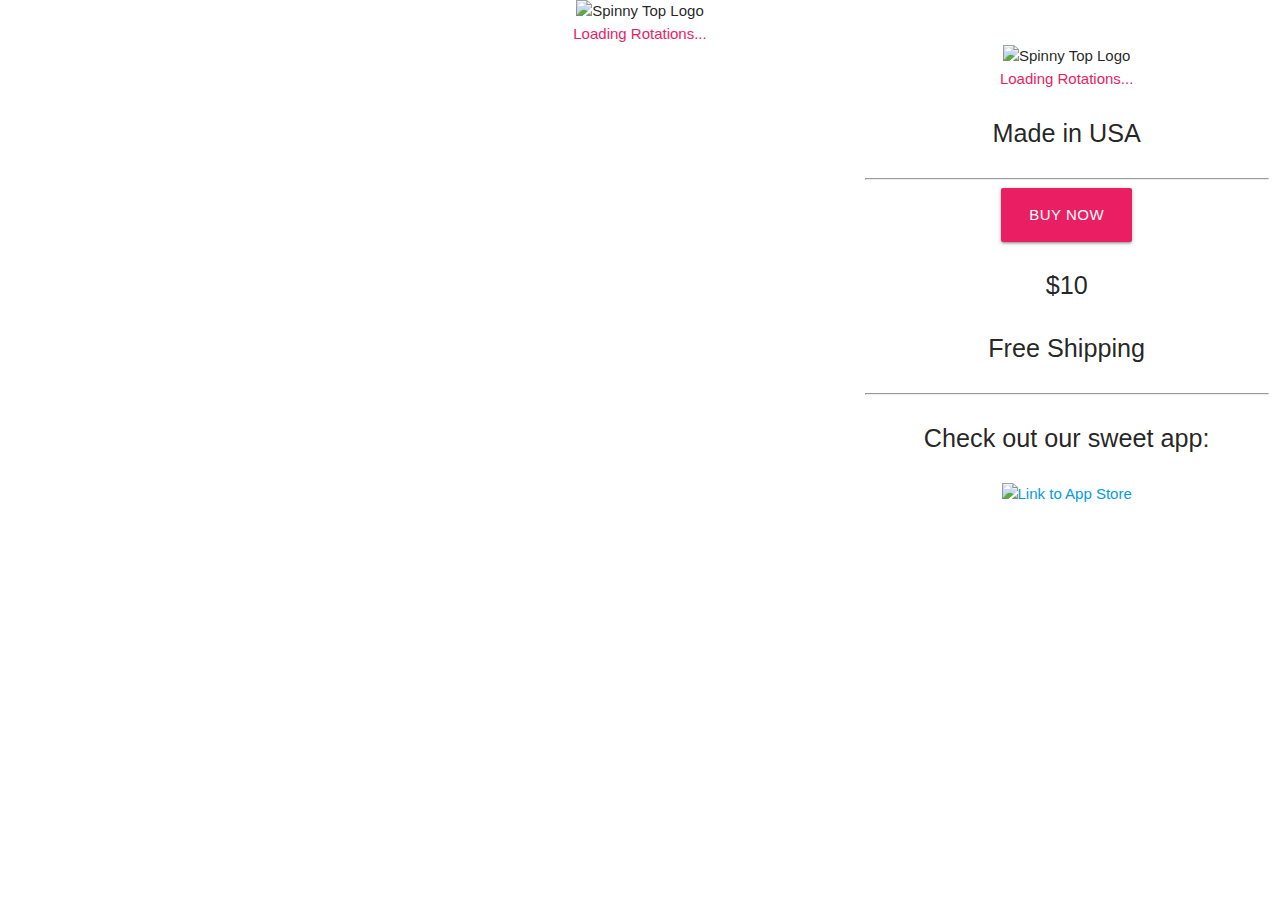
==== index.html @ 95653402 "added title, logo, lifetime spins api call" ====
<!DOCTYPE html>
<html lang="en">
<head>
	<meta charset="UTF-8">
  <meta name="viewport" content="width=device-width, initial-scale=1">
	    <!-- JQuery 3.2.1 -->
    <script src="https://code.jquery.com/jquery-3.2.1.min.js" integrity="sha256-hwg4gsxgFZhOsEEamdOYGBf13FyQuiTwlAQgxVSNgt4=" crossorigin="anonymous"></script>
    <!-- <script type="text/javascript" src="http://beneposto.pl/jqueryrotate/js/jQueryRotateCompressed.js"></script> -->
	  <script src="./app/jquery-rotate.js"></script>
    <!-- Using Google's Materialize -->
    <script src="https://cdnjs.cloudflare.com/ajax/libs/materialize/0.99.0/js/materialize.min.js"></script>
    <link rel="stylesheet" href="https://cdnjs.cloudflare.com/ajax/libs/materialize/0.99.0/css/materialize.min.css">
    <link rel="stylesheet" href="./app/styles.css">
    <link rel="shortcut icon" href="SpinnyTopLogoBlue.png" />
	<title>SpinnyTop.US</title>
</head>
<body>
	<div class="container-flow">
		<div class="row">
      <div class="col s12 center-align logo-top-container">
        <div class="logo">
          <img src="SpinnyTopLogoBlue.png" alt="Spinny Top Logo" height="100px">
        </div>
        <div class="total-rotations-result pink-text">Loading Rotations...</div>
      </div>
      <div class="col s12 m8">

      <iframe seamless="seamless" id="spinny-video" width="560" height="315" src="https://www.youtube.com/embed/wjPEUo2jUnE?rel=0&amp;controls=0&amp;showinfo=0" frameborder="0" gesture="media" allow="encrypted-media" allowfullscreen></iframe>

      </div>
      <div class="col s12 m4 center-align side-menu">
        <div class="logo logo-side">
          <img src="SpinnyTopLogoBlue.png" alt="Spinny Top Logo" height="200px">
          <div class="total-rotations-result pink-text">Loading Rotations...</div>
        </div>
          <p class="flow-text">Made in USA</p>
          <hr>
          <form action="https://www.paypal.com/cgi-bin/webscr" method="post" target="_top">
            <!-- <div class="pink btn btn-large"> -->
              <input type="hidden" name="cmd" value="_s-xclick">
              <input type="hidden" name="hosted_button_id" value="2XTXAVS8A4GCJ">
              <!-- <input type="button" src="https://www.paypalobjects.com/en_US/i/btn/btn_buynowCC_LG.gif" border="0" name="submit" alt="PayPal - The safer, easier way to pay online!"> -->
              <button class="flow-text pink btn btn-large btn-paypal"><strong>Buy Now</strong></button>
              <!-- <img alt="" border="0" src="https://www.paypalobjects.com/en_US/i/scr/pixel.gif" width="1" height="1"> -->
            <!-- </div> -->
          </form>
          <p class="flow-text"><strong>$10</strong></p>
          <p class="flow-text">Free Shipping</p>
          <hr>
          <p class="flow-text">Check out our sweet app:</p>
          <a href="https://itunes.apple.com/us/app/spinnytop-us/id1325753244?mt=8">
            <img src="./app/app_store_badge.png" alt="Link to App Store" width="200px">
          </a>
      </div>
		</div>
	</div>
</body>
<!-- <script src="./app/main.js"></script> -->
<script>
  screen.width < 600 ? $('.logo-side').hide() : $('.logo-side').show();
  $(window).resize(function() {
    screen.width < 600 ? $('.logo-side').hide() : $('.logo-side').show();
  });

  let data;
  $.ajax({
    // url: "http://localhost:8000/api/spins/jsonp-aggregates/",
    url: "https://spinny-top.herokuapp.com/api/spins/jsonp-aggregates/",
    data: data,
    success: function( data ) {
      $( ".total-rotations-result" ).html( "<h3>" + data.total_rotations + "</h3>"
        + 'Lifetime Rotations </br>'
      );
    },
    dataType: 'jsonp'
  });
</script>
</html>
---- app/styles.css ----
.container {
	height: 100vh;
	
}

.row {
	/*position: absolute;
	top: 15%;
	left: 30%;*/
}

.console-container{
	/*border-radius: 100%;
	max-width: 20%;*/
}

/*#consoleTextA {
	text-align: left;
	font-size: 80px;
}

#consoleTextB {
	text-align: left;
	font-size: 80px;
}*/

#consoleTextG {
	position: absolute;
	top: 50%;
	left: 30%;
	
}

.console {
	text-align: left;
	font-size: 80px;
}
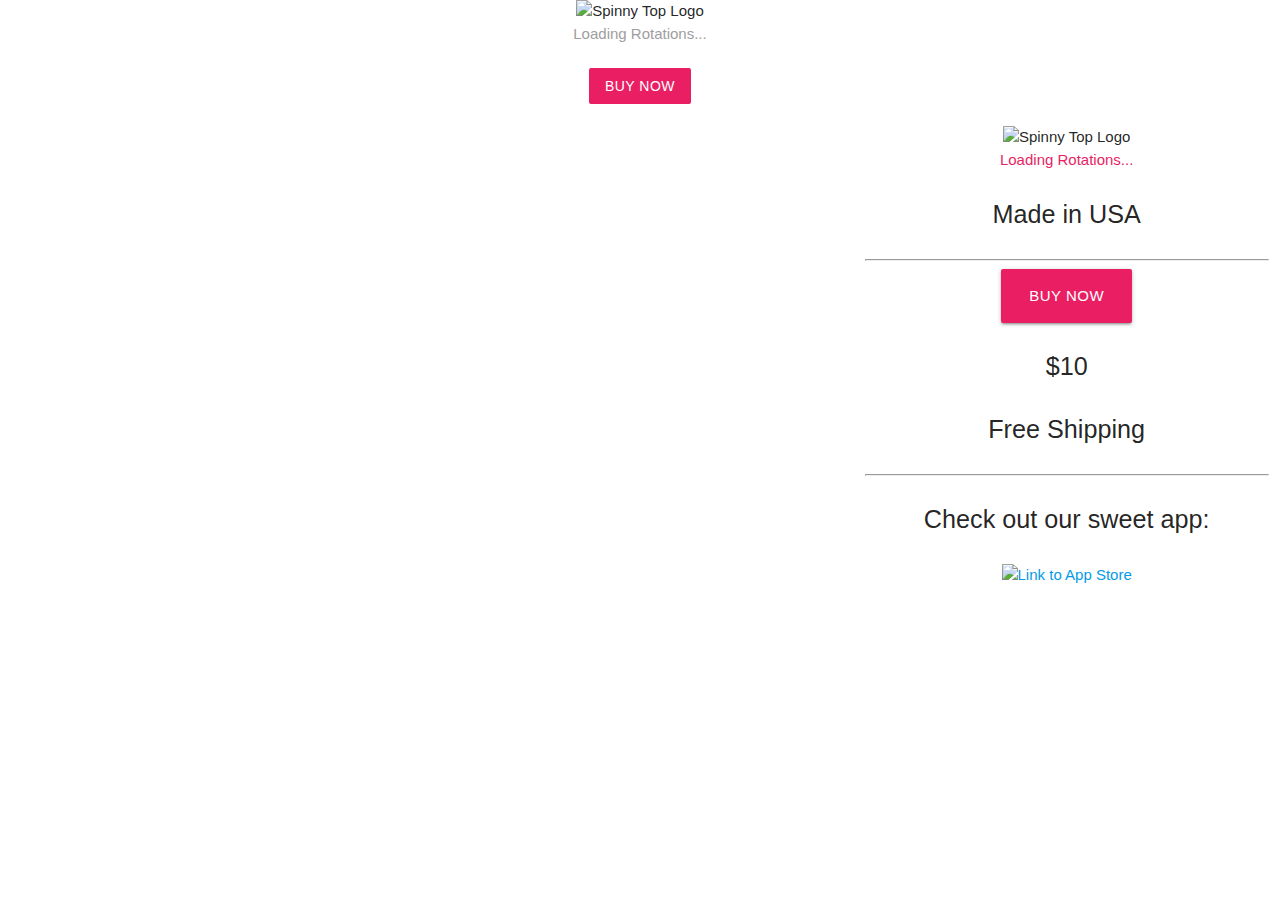
==== commit 79abd514: "add buy now to top on mobile" ====
--- a/index.html
+++ b/index.html
@@ -21,7 +21,18 @@
         <div class="logo">
           <img src="SpinnyTopLogoBlue.png" alt="Spinny Top Logo" height="100px">
         </div>
-        <div class="total-rotations-result pink-text">Loading Rotations...</div>
+        <div class="total-rotations-result grey-text ">Loading Rotations...</div>
+        <br>
+        <form action="https://www.paypal.com/cgi-bin/webscr" method="post" target="_top">
+          <!-- <div class="pink btn btn-large"> -->
+          <input type="hidden" name="cmd" value="_s-xclick">
+          <input type="hidden" name="hosted_button_id" value="2XTXAVS8A4GCJ">
+          <!-- <input type="button" src="https://www.paypalobjects.com/en_US/i/btn/btn_buynowCC_LG.gif" border="0" name="submit" alt="PayPal - The safer, easier way to pay online!"> -->
+          <button class="flow-text pink btn btn-flat white-text btn-paypal"><strong>Buy Now</strong></button>
+          <!-- <img alt="" border="0" src="https://www.paypalobjects.com/en_US/i/scr/pixel.gif" width="1" height="1"> -->
+          <!-- </div> -->
+        </form>
+        <br>
       </div>
       <div class="col s12 m8">
 
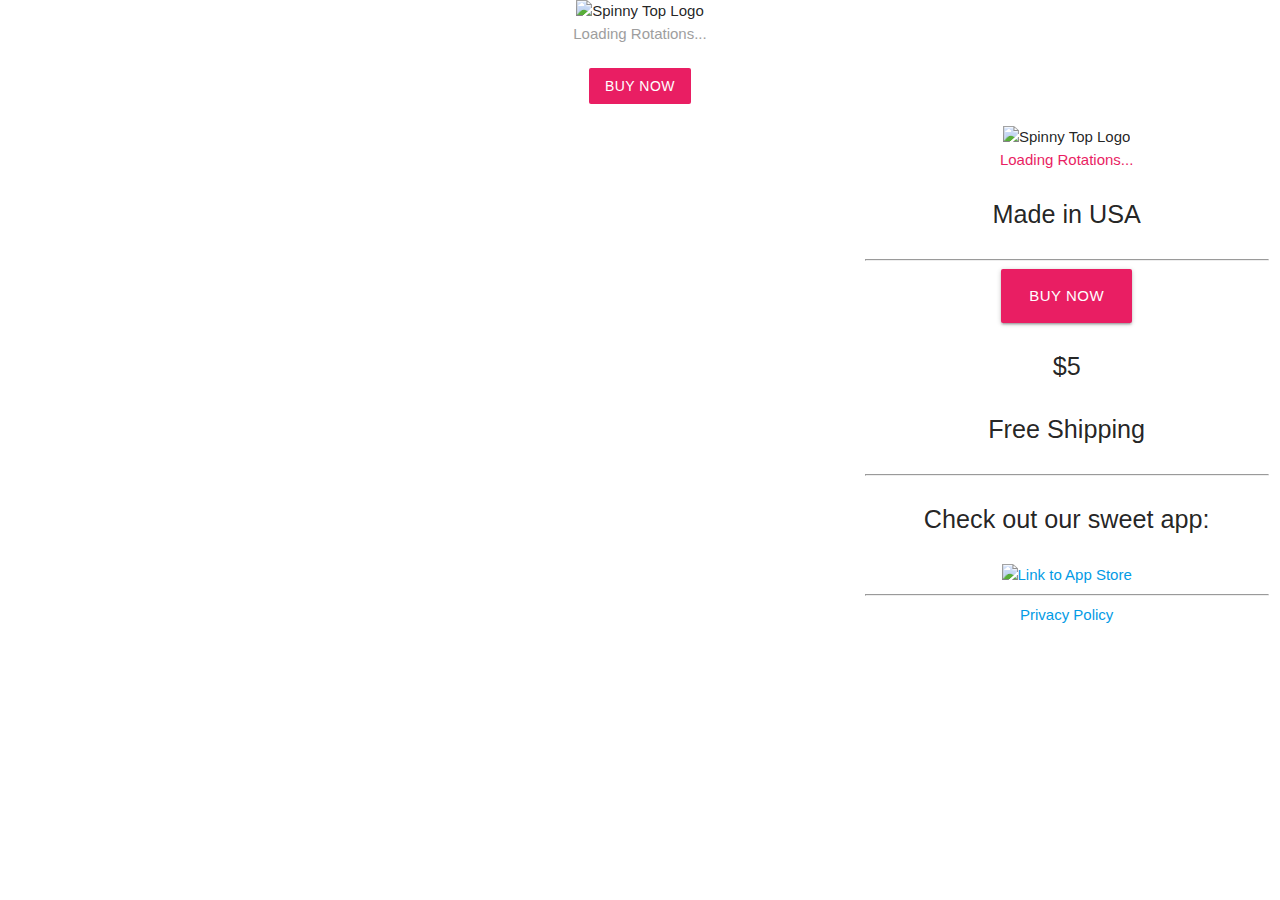
==== commit dbf871ad: "price chagne, wip new index" ====
--- a/index.html
+++ b/index.html
@@ -1,6 +1,16 @@
 <!DOCTYPE html>
 <html lang="en">
 <head>
+  <!-- Global site tag (gtag.js) - Google Analytics -->
+  <script async src="https://www.googletagmanager.com/gtag/js?id=UA-113707254-1"></script>
+  <script>
+    window.dataLayer = window.dataLayer || [];
+    function gtag(){dataLayer.push(arguments);}
+    gtag('js', new Date());
+
+    gtag('config', 'UA-113707254-1');
+  </script>
+
 	<meta charset="UTF-8">
   <meta name="viewport" content="width=device-width, initial-scale=1">
 	    <!-- JQuery 3.2.1 -->
@@ -55,13 +65,15 @@
               <!-- <img alt="" border="0" src="https://www.paypalobjects.com/en_US/i/scr/pixel.gif" width="1" height="1"> -->
             <!-- </div> -->
           </form>
-          <p class="flow-text"><strong>$10</strong></p>
+          <p class="flow-text"><strong>$5</strong></p>
           <p class="flow-text">Free Shipping</p>
           <hr>
           <p class="flow-text">Check out our sweet app:</p>
           <a href="https://itunes.apple.com/us/app/spinnytop-us/id1325753244?mt=8">
             <img src="./app/app_store_badge.png" alt="Link to App Store" width="200px">
           </a>
+          <hr>
+          <a href="./privacy_policy.html">Privacy Policy</a>
       </div>
 		</div>
 	</div>
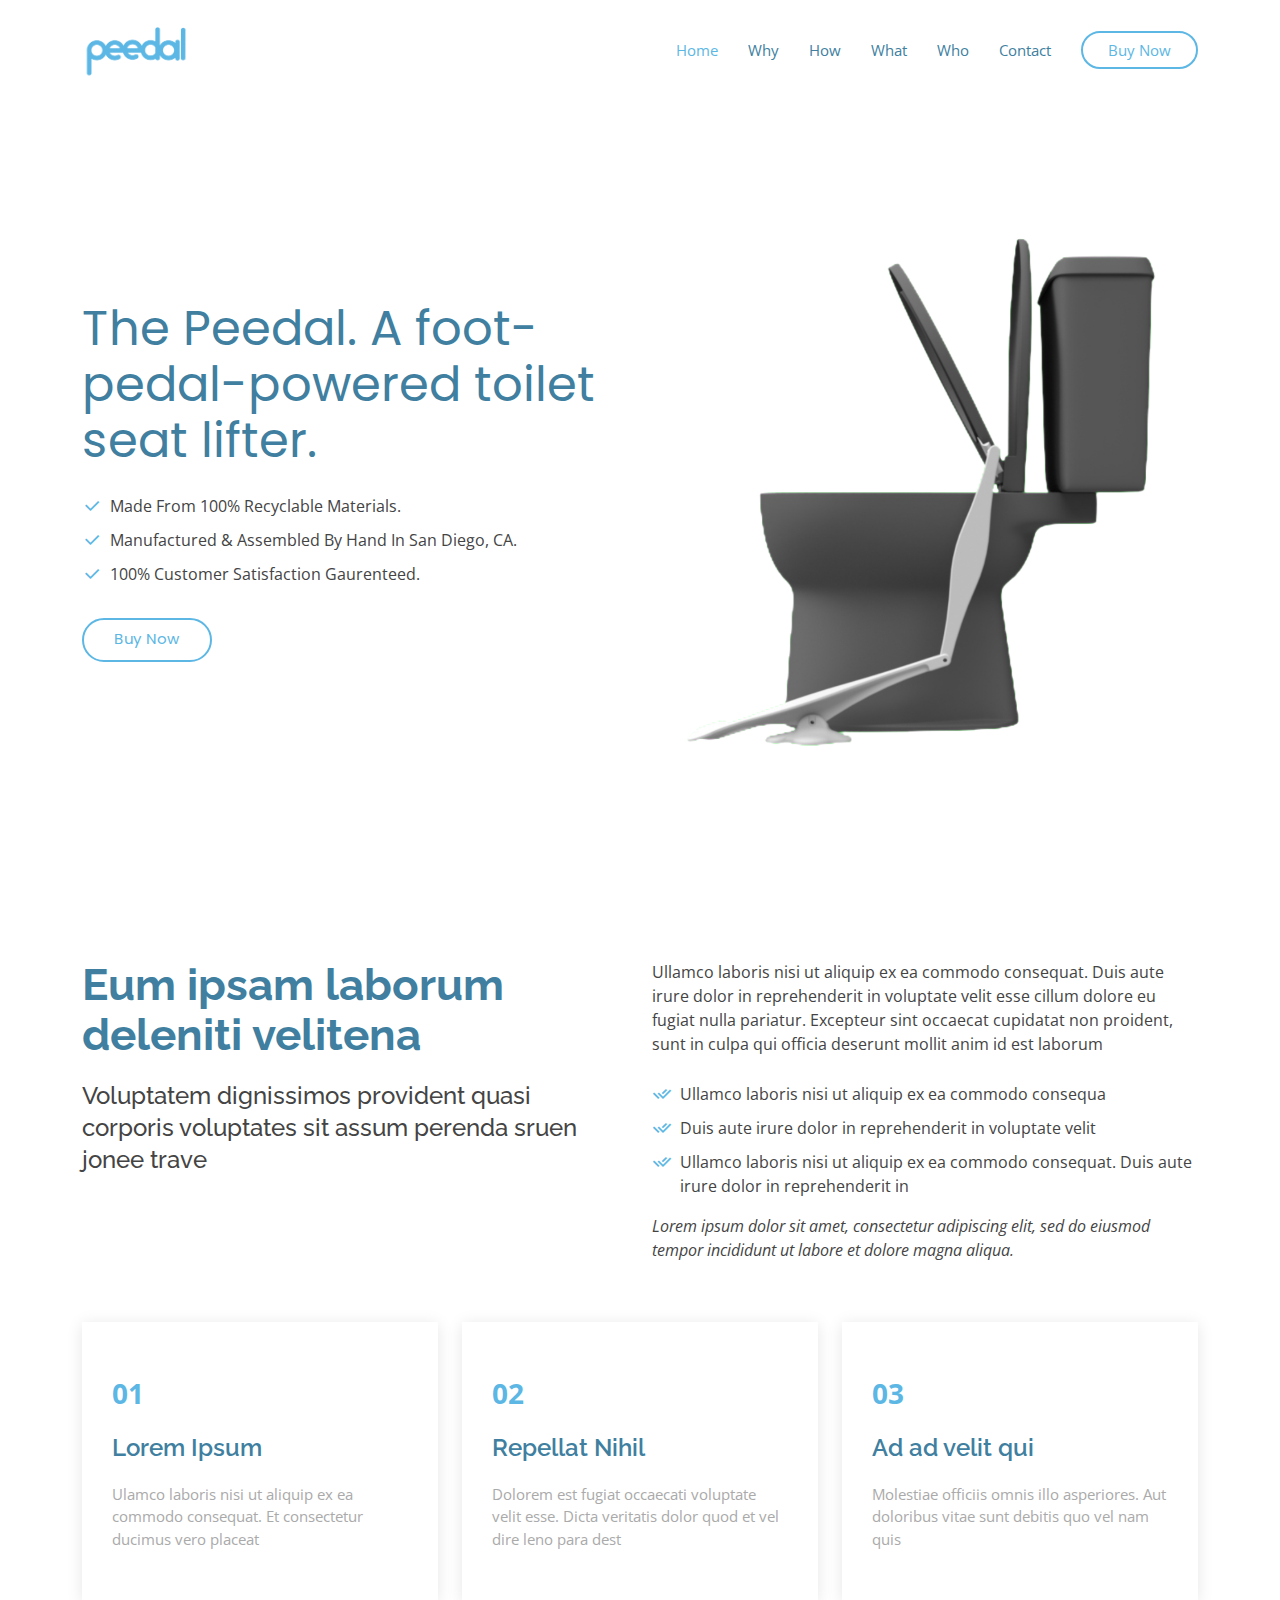
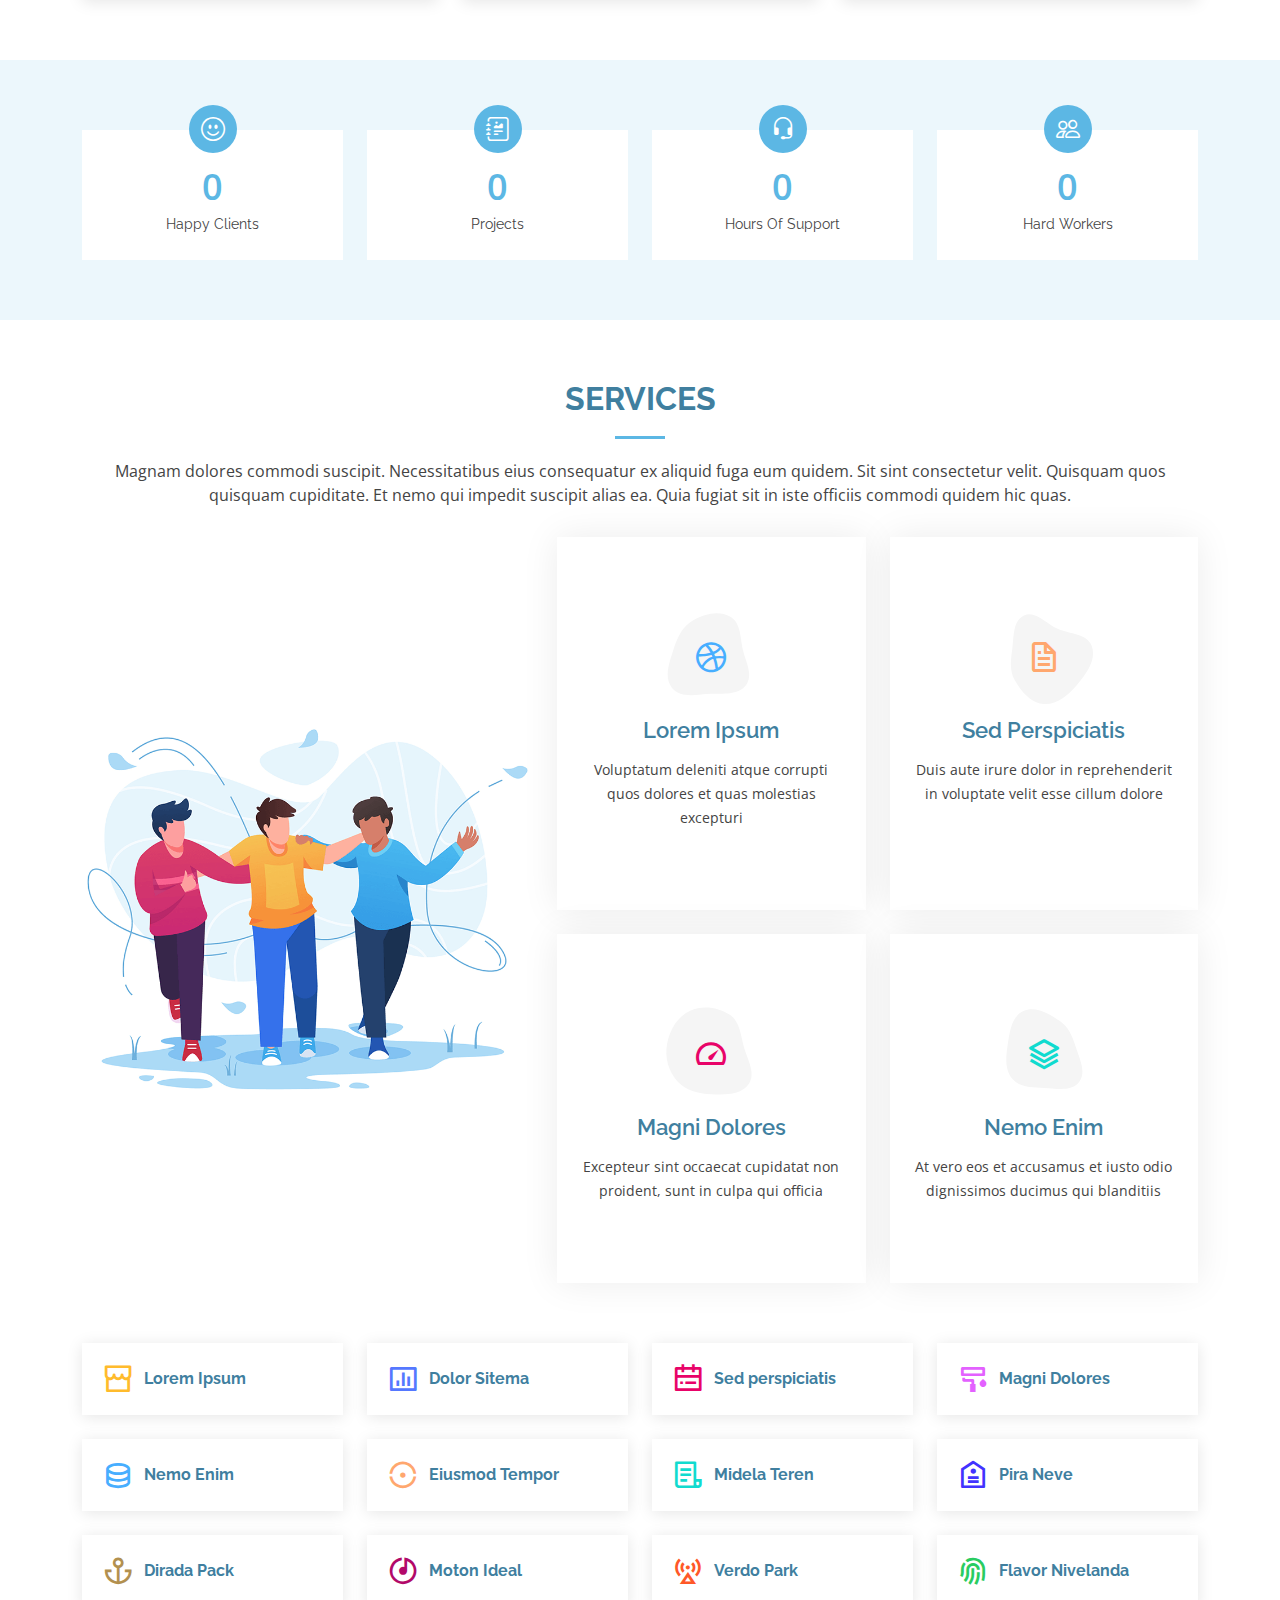
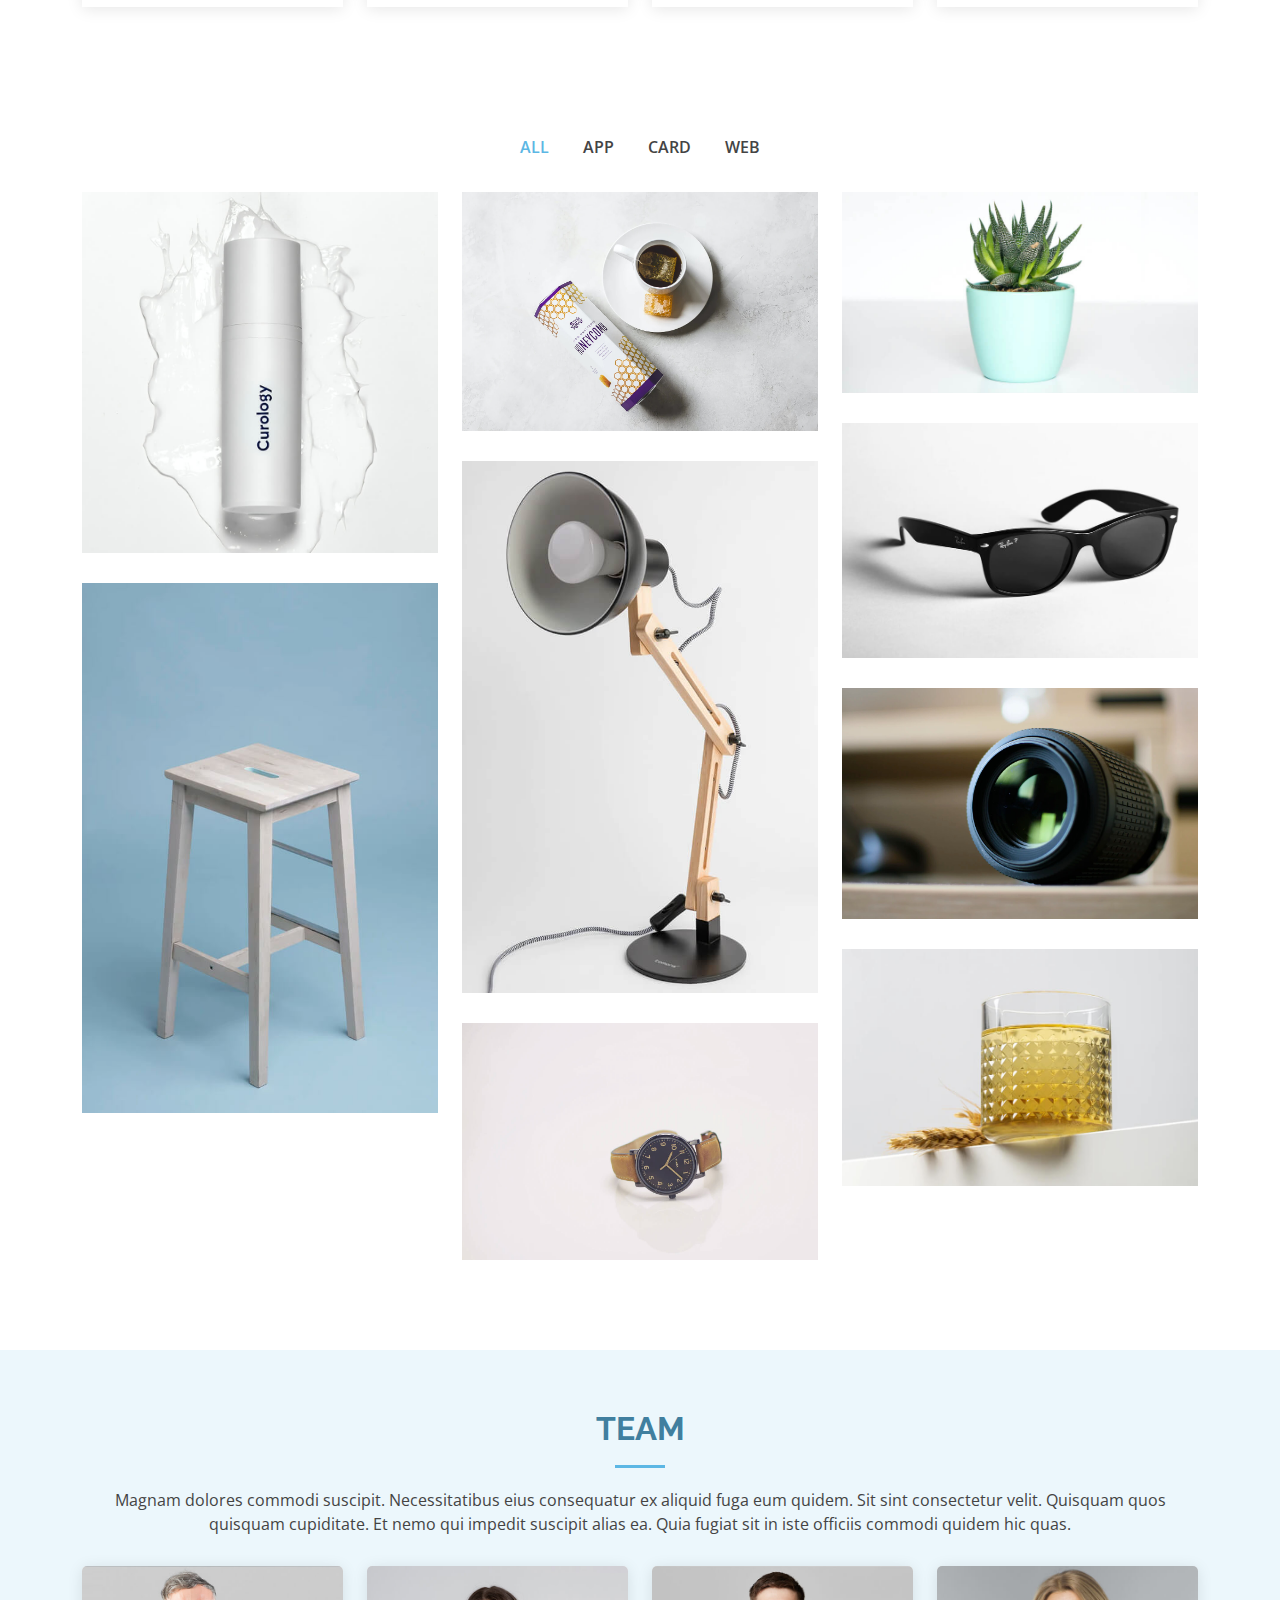
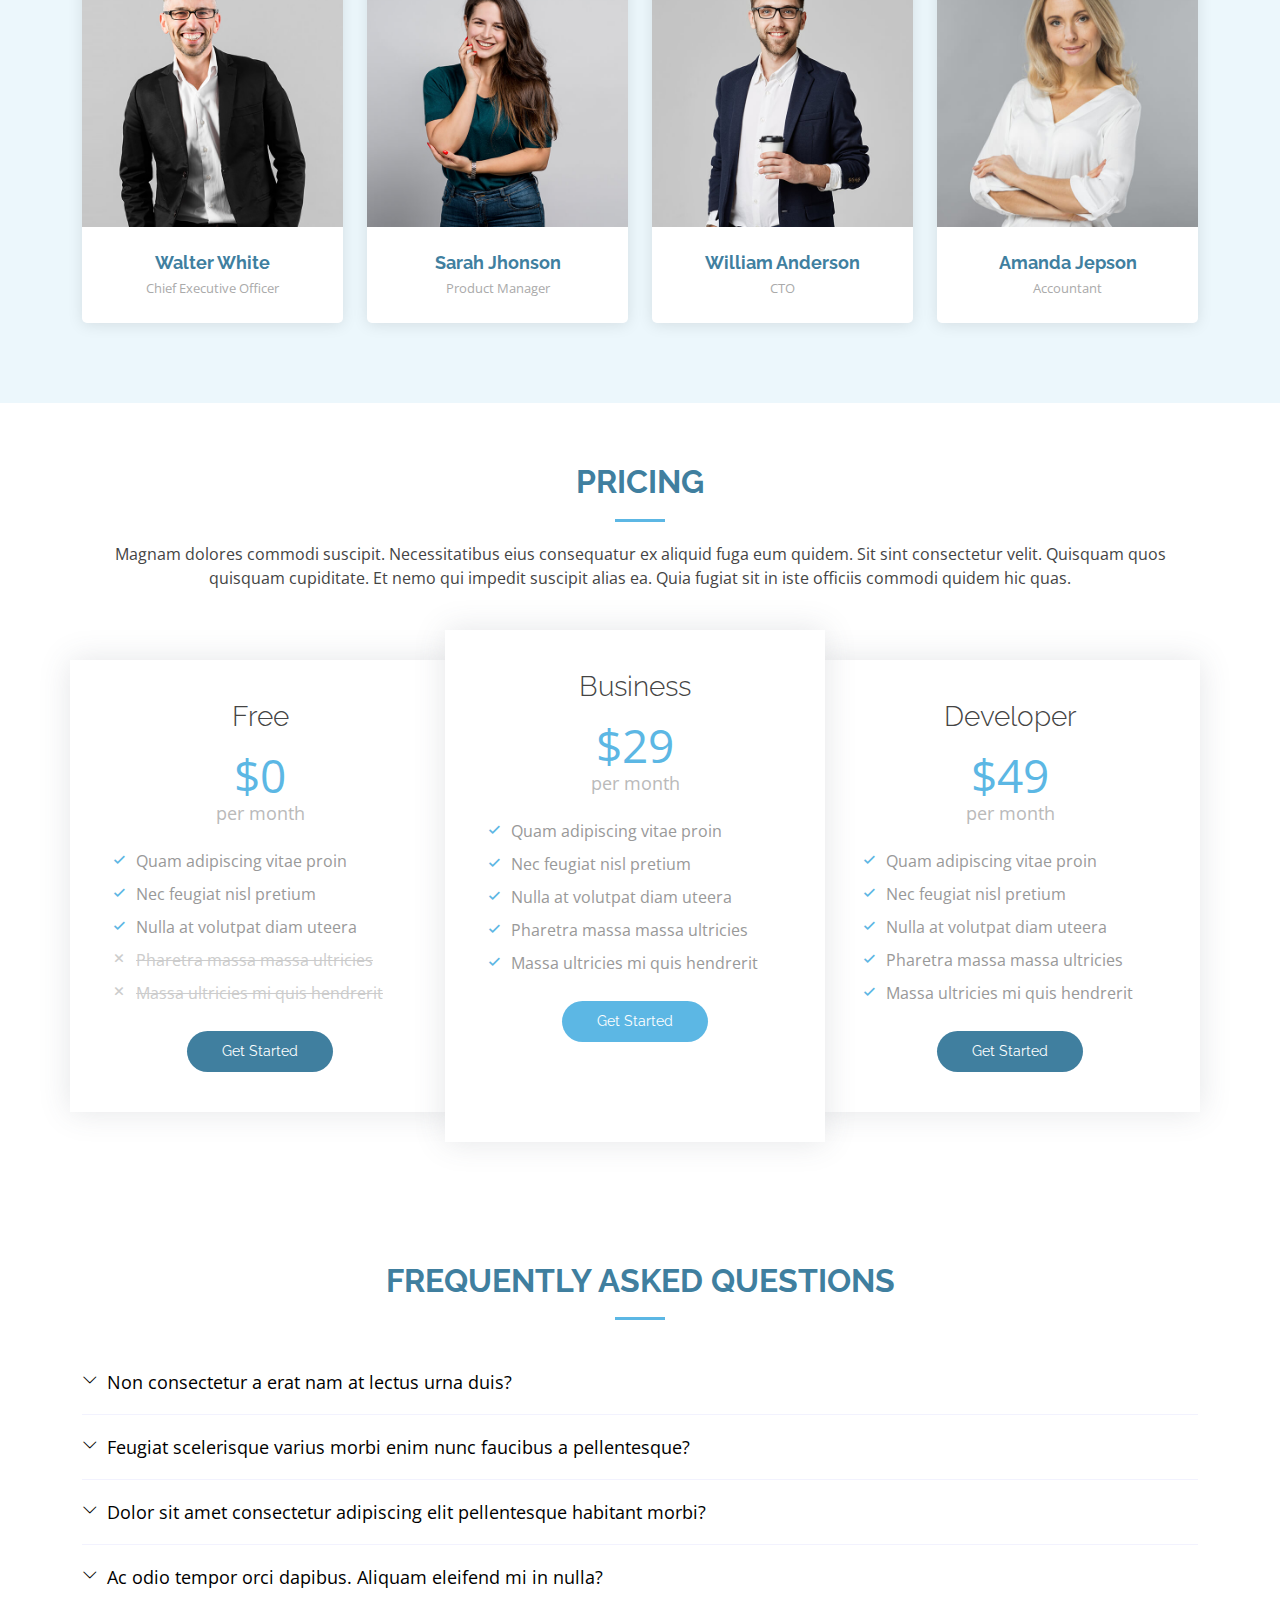
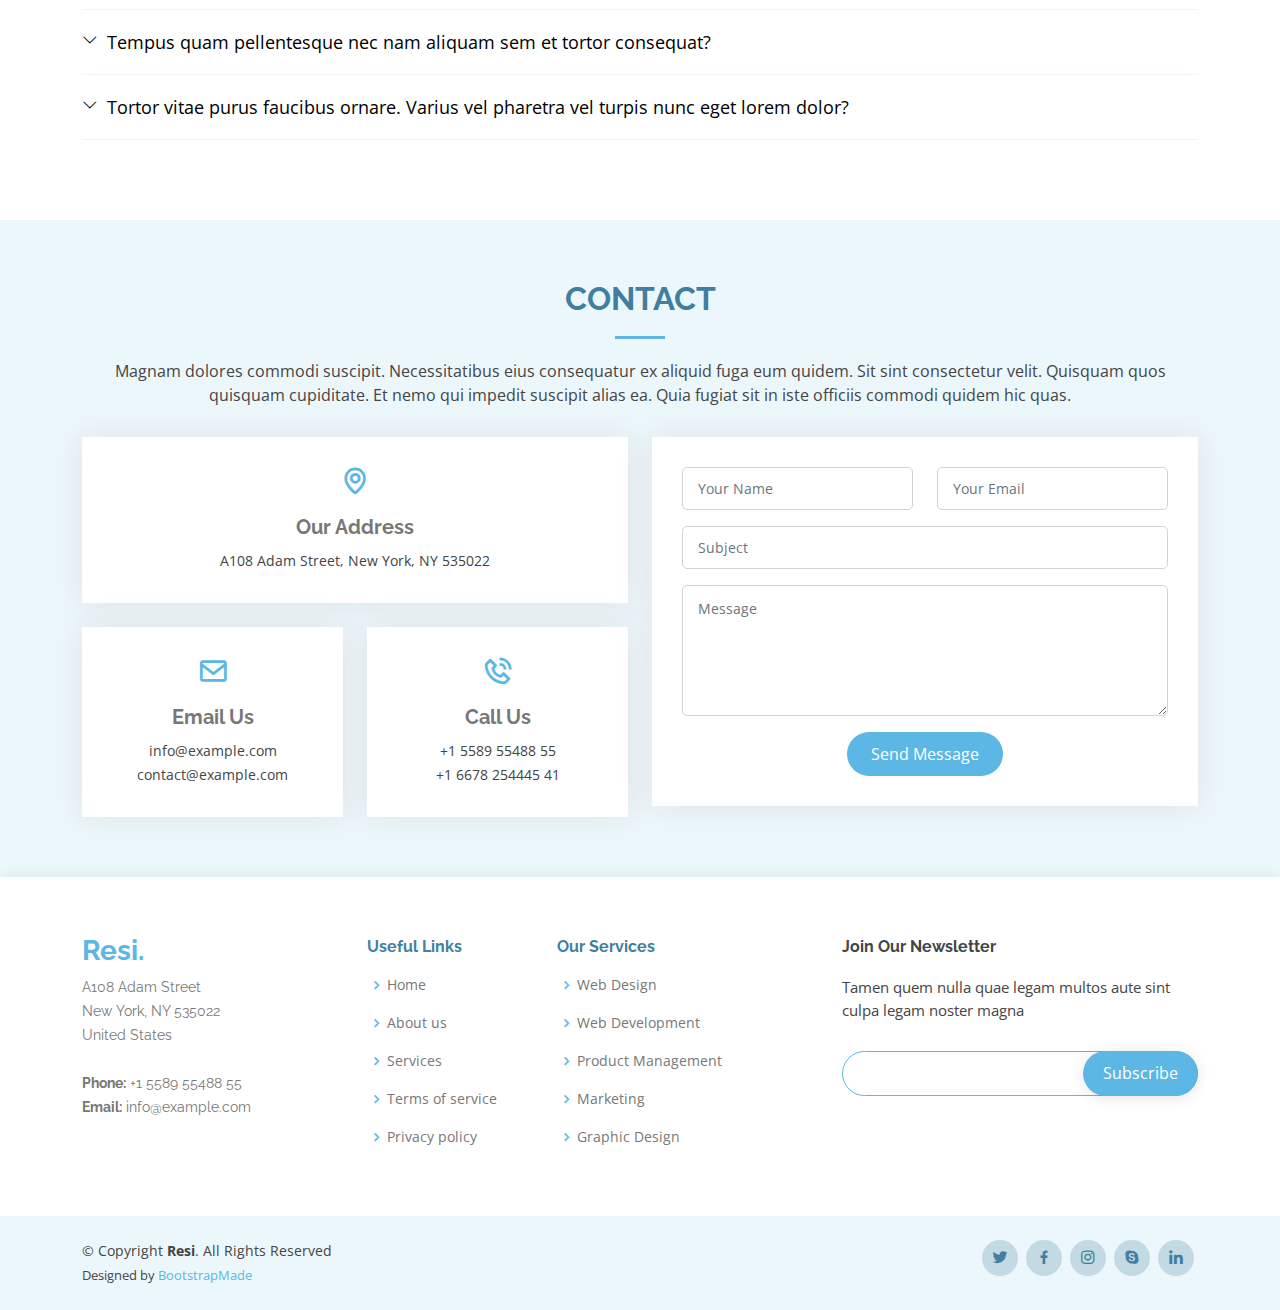
==== commit f149f2a1: "Total refresh based on Resi template." ====
--- a/index.html
+++ b/index.html
@@ -1,101 +1,870 @@
-<!DOCTYPE html>
-<html lang="en">
-<head>
-  <!-- Global site tag (gtag.js) - Google Analytics -->
-  <script async src="https://www.googletagmanager.com/gtag/js?id=UA-113707254-1"></script>
-  <script>
-    window.dataLayer = window.dataLayer || [];
-    function gtag(){dataLayer.push(arguments);}
-    gtag('js', new Date());
-
-    gtag('config', 'UA-113707254-1');
-  </script>
-
-	<meta charset="UTF-8">
-  <meta name="viewport" content="width=device-width, initial-scale=1">
-	    <!-- JQuery 3.2.1 -->
-    <script src="https://code.jquery.com/jquery-3.2.1.min.js" integrity="sha256-hwg4gsxgFZhOsEEamdOYGBf13FyQuiTwlAQgxVSNgt4=" crossorigin="anonymous"></script>
-    <!-- <script type="text/javascript" src="http://beneposto.pl/jqueryrotate/js/jQueryRotateCompressed.js"></script> -->
-	  <script src="./app/jquery-rotate.js"></script>
-    <!-- Using Google's Materialize -->
-    <script src="https://cdnjs.cloudflare.com/ajax/libs/materialize/0.99.0/js/materialize.min.js"></script>
-    <link rel="stylesheet" href="https://cdnjs.cloudflare.com/ajax/libs/materialize/0.99.0/css/materialize.min.css">
-    <link rel="stylesheet" href="./app/styles.css">
-    <link rel="shortcut icon" href="SpinnyTopLogoBlue.png" />
-	<title>SpinnyTop.US</title>
-</head>
-<body>
-	<div class="container-flow">
-		<div class="row">
-      <div class="col s12 center-align logo-top-container">
-        <div class="logo">
-          <img src="SpinnyTopLogoBlue.png" alt="Spinny Top Logo" height="100px">
-        </div>
-        <div class="total-rotations-result grey-text ">Loading Rotations...</div>
-        <br>
-        <form action="https://www.paypal.com/cgi-bin/webscr" method="post" target="_top">
-          <!-- <div class="pink btn btn-large"> -->
-          <input type="hidden" name="cmd" value="_s-xclick">
-          <input type="hidden" name="hosted_button_id" value="2XTXAVS8A4GCJ">
-          <!-- <input type="button" src="https://www.paypalobjects.com/en_US/i/btn/btn_buynowCC_LG.gif" border="0" name="submit" alt="PayPal - The safer, easier way to pay online!"> -->
-          <button class="flow-text pink btn btn-flat white-text btn-paypal"><strong>Buy Now</strong></button>
-          <!-- <img alt="" border="0" src="https://www.paypalobjects.com/en_US/i/scr/pixel.gif" width="1" height="1"> -->
-          <!-- </div> -->
-        </form>
-        <br>
-      </div>
-      <div class="col s12 m8">
-
-      <iframe seamless="seamless" id="spinny-video" width="560" height="315" src="https://www.youtube.com/embed/wjPEUo2jUnE?rel=0&amp;controls=0&amp;showinfo=0" frameborder="0" gesture="media" allow="encrypted-media" allowfullscreen></iframe>
-
-      </div>
-      <div class="col s12 m4 center-align side-menu">
-        <div class="logo logo-side">
-          <img src="SpinnyTopLogoBlue.png" alt="Spinny Top Logo" height="200px">
-          <div class="total-rotations-result pink-text">Loading Rotations...</div>
-        </div>
-          <p class="flow-text">Made in USA</p>
-          <hr>
-          <form action="https://www.paypal.com/cgi-bin/webscr" method="post" target="_top">
-            <!-- <div class="pink btn btn-large"> -->
-              <input type="hidden" name="cmd" value="_s-xclick">
-              <input type="hidden" name="hosted_button_id" value="2XTXAVS8A4GCJ">
-              <!-- <input type="button" src="https://www.paypalobjects.com/en_US/i/btn/btn_buynowCC_LG.gif" border="0" name="submit" alt="PayPal - The safer, easier way to pay online!"> -->
-              <button class="flow-text pink btn btn-large btn-paypal"><strong>Buy Now</strong></button>
-              <!-- <img alt="" border="0" src="https://www.paypalobjects.com/en_US/i/scr/pixel.gif" width="1" height="1"> -->
-            <!-- </div> -->
-          </form>
-          <p class="flow-text"><strong>$5</strong></p>
-          <p class="flow-text">Free Shipping</p>
-          <hr>
-          <p class="flow-text">Check out our sweet app:</p>
-          <a href="https://itunes.apple.com/us/app/spinnytop-us/id1325753244?mt=8">
-            <img src="./app/app_store_badge.png" alt="Link to App Store" width="200px">
-          </a>
-          <hr>
-          <a href="./privacy_policy.html">Privacy Policy</a>
-      </div>
-		</div>
-	</div>
-</body>
-<!-- <script src="./app/main.js"></script> -->
-<script>
-  screen.width < 600 ? $('.logo-side').hide() : $('.logo-side').show();
-  $(window).resize(function() {
-    screen.width < 600 ? $('.logo-side').hide() : $('.logo-side').show();
-  });
-
-  let data;
-  $.ajax({
-    // url: "http://localhost:8000/api/spins/jsonp-aggregates/",
-    url: "https://spinny-top.herokuapp.com/api/spins/jsonp-aggregates/",
-    data: data,
-    success: function( data ) {
-      $( ".total-rotations-result" ).html( "<h3>" + data.total_rotations + "</h3>"
-        + 'Lifetime Rotations </br>'
-      );
-    },
-    dataType: 'jsonp'
-  });
-</script>
-</html>
+<!DOCTYPE html>
+<html lang="en">
+
+<head>
+  <meta charset="utf-8">
+  <meta content="width=device-width, initial-scale=1.0" name="viewport">
+
+  <title>The Peedal</title>
+  <meta content="" name="description">
+  <meta content="" name="keywords">
+
+  <!-- Favicons -->
+  <link href="assets/img/peedal_favicon.png" rel="icon">
+  <link href="assets/img/apple-touch-icon.png" rel="apple-touch-icon">
+
+  <!-- Google Fonts -->
+  <link href="https://fonts.googleapis.com/css?family=Open+Sans:300,300i,400,400i,600,600i,700,700i|Raleway:300,300i,400,400i,500,500i,600,600i,700,700i|Poppins:300,300i,400,400i,500,500i,600,600i,700,700i" rel="stylesheet">
+
+  <!-- Vendor CSS Files -->
+  <link href="assets/vendor/bootstrap/css/bootstrap.min.css" rel="stylesheet">
+  <link href="assets/vendor/bootstrap-icons/bootstrap-icons.css" rel="stylesheet">
+  <link href="assets/vendor/boxicons/css/boxicons.min.css" rel="stylesheet">
+  <link href="assets/vendor/glightbox/css/glightbox.min.css" rel="stylesheet">
+  <link href="assets/vendor/remixicon/remixicon.css" rel="stylesheet">
+  <link href="assets/vendor/swiper/swiper-bundle.min.css" rel="stylesheet">
+
+  <!-- Template Main CSS File -->
+  <link href="assets/css/style.css" rel="stylesheet">
+</head>
+
+<body>
+
+  <!-- ======= Header ======= -->
+  <header id="header" class="fixed-top ">
+    <div class="container d-flex align-items-center justify-content-between">
+
+      <h1 class="logo"><a href="index.html" class="logo"><img src="assets/img/peedal_logo.png" alt="" class="img-fluid"></a></h1>
+      <!-- Uncomment below if you prefer to use an image logo -->
+      <!-- -->
+
+      <nav id="navbar" class="navbar">
+        <ul>
+          <li><a class="nav-link scrollto active" href="#hero">Home</a></li>
+          <li><a class="nav-link scrollto" href="#about">Why</a></li>
+          <li><a class="nav-link scrollto" href="#services">How</a></li>
+          <li><a class="nav-link scrollto " href="#portfolio">What</a></li>
+          <li><a class="nav-link scrollto" href="#team">Who</a></li>
+          <li><a class="nav-link scrollto" href="#contact">Contact</a></li>
+          <li><a class="getstarted scrollto" href="#about">Buy Now</a></li>
+        </ul>
+        <i class="bi bi-list mobile-nav-toggle"></i>
+      </nav><!-- .navbar -->
+
+    </div>
+  </header><!-- End Header -->
+
+  <!-- ======= Hero Section ======= -->
+  <section id="hero" class="d-flex align-items-center">
+
+    <div class="container">
+      <div class="row">
+        <div class="col-lg-6 pt-2 pt-lg-0 order-2 order-lg-1 d-flex flex-column justify-content-center">
+          <h1>The Peedal. A foot-pedal-powered toilet seat lifter.</h1>
+          <ul>
+            <li><i class="ri-check-line"></i>Made From 100% Recyclable Materials.</li>
+            <li><i class="ri-check-line"></i>Manufactured & Assembled By Hand In San Diego, CA.</li>
+            <li><i class="ri-check-line"></i>100% Customer Satisfaction Gaurenteed.</li>
+          </ul>
+          <div class="mt-3">
+            <a href="" class="btn-get-quote">Buy Now</a>
+          </div>
+        </div>
+        <div class="col-lg-6 order-1 order-lg-2 hero-img">
+          <img src="assets/img/side_up.png" class="img-fluid" alt="">
+        </div>
+      </div>
+    </div>
+
+  </section><!-- End Hero -->
+
+  <main id="main">
+
+    <!-- ======= About Section ======= -->
+    <section id="about" class="about">
+      <div class="container">
+
+        <div class="row content">
+          <div class="col-lg-6">
+            <h2>Eum ipsam laborum deleniti velitena</h2>
+            <h3>Voluptatem dignissimos provident quasi corporis voluptates sit assum perenda sruen jonee trave</h3>
+          </div>
+          <div class="col-lg-6 pt-4 pt-lg-0">
+            <p>
+              Ullamco laboris nisi ut aliquip ex ea commodo consequat. Duis aute irure dolor in reprehenderit in voluptate
+              velit esse cillum dolore eu fugiat nulla pariatur. Excepteur sint occaecat cupidatat non proident, sunt in
+              culpa qui officia deserunt mollit anim id est laborum
+            </p>
+            <ul>
+              <li><i class="ri-check-double-line"></i> Ullamco laboris nisi ut aliquip ex ea commodo consequa</li>
+              <li><i class="ri-check-double-line"></i> Duis aute irure dolor in reprehenderit in voluptate velit</li>
+              <li><i class="ri-check-double-line"></i> Ullamco laboris nisi ut aliquip ex ea commodo consequat. Duis aute irure dolor in reprehenderit in</li>
+            </ul>
+            <p class="fst-italic">
+              Lorem ipsum dolor sit amet, consectetur adipiscing elit, sed do eiusmod tempor incididunt ut labore et dolore
+              magna aliqua.
+            </p>
+          </div>
+        </div>
+
+      </div>
+    </section><!-- End About Section -->
+
+    <!-- ======= Why Us Section ======= -->
+    <section id="why-us" class="why-us">
+      <div class="container">
+
+        <div class="row">
+
+          <div class="col-lg-4">
+            <div class="box">
+              <span>01</span>
+              <h4>Lorem Ipsum</h4>
+              <p>Ulamco laboris nisi ut aliquip ex ea commodo consequat. Et consectetur ducimus vero placeat</p>
+            </div>
+          </div>
+
+          <div class="col-lg-4 mt-4 mt-lg-0">
+            <div class="box">
+              <span>02</span>
+              <h4>Repellat Nihil</h4>
+              <p>Dolorem est fugiat occaecati voluptate velit esse. Dicta veritatis dolor quod et vel dire leno para dest</p>
+            </div>
+          </div>
+
+          <div class="col-lg-4 mt-4 mt-lg-0">
+            <div class="box">
+              <span>03</span>
+              <h4> Ad ad velit qui</h4>
+              <p>Molestiae officiis omnis illo asperiores. Aut doloribus vitae sunt debitis quo vel nam quis</p>
+            </div>
+          </div>
+
+        </div>
+
+      </div>
+    </section><!-- End Why Us Section -->
+
+    <!-- ======= Counts Section ======= -->
+    <section id="counts" class="counts section-bg">
+      <div class="container">
+
+        <div class="row">
+
+          <div class="col-lg-3 col-md-6">
+            <div class="count-box">
+              <i class="bi bi-emoji-smile"></i>
+              <span data-purecounter-start="0" data-purecounter-end="232" data-purecounter-duration="1" class="purecounter"></span>
+              <p>Happy Clients</p>
+            </div>
+          </div>
+
+          <div class="col-lg-3 col-md-6 mt-5 mt-md-0">
+            <div class="count-box">
+              <i class="bi bi-journal-richtext"></i>
+              <span data-purecounter-start="0" data-purecounter-end="521" data-purecounter-duration="1" class="purecounter"></span>
+              <p>Projects</p>
+            </div>
+          </div>
+
+          <div class="col-lg-3 col-md-6 mt-5 mt-lg-0">
+            <div class="count-box">
+              <i class="bi bi-headset"></i>
+              <span data-purecounter-start="0" data-purecounter-end="1463" data-purecounter-duration="1" class="purecounter"></span>
+              <p>Hours Of Support</p>
+            </div>
+          </div>
+
+          <div class="col-lg-3 col-md-6 mt-5 mt-lg-0">
+            <div class="count-box">
+              <i class="bi bi-people"></i>
+              <span data-purecounter-start="0" data-purecounter-end="15" data-purecounter-duration="1" class="purecounter"></span>
+              <p>Hard Workers</p>
+            </div>
+          </div>
+
+        </div>
+
+      </div>
+    </section><!-- End Counts Section -->
+
+    <!-- ======= Services Section ======= -->
+    <section id="services" class="services">
+      <div class="container">
+
+        <div class="section-title">
+          <h2>Services</h2>
+          <p>Magnam dolores commodi suscipit. Necessitatibus eius consequatur ex aliquid fuga eum quidem. Sit sint consectetur velit. Quisquam quos quisquam cupiditate. Et nemo qui impedit suscipit alias ea. Quia fugiat sit in iste officiis commodi quidem hic quas.</p>
+        </div>
+
+        <div class="row">
+          <div class="content col-xl-5 d-flex flex-column justify-content-center">
+            <img src="assets/img/services.png" class="img-fluid" alt="">
+          </div>
+          <div class="col-xl-7">
+            <div class="icon-boxes d-flex flex-column justify-content-center">
+              <div class="row">
+                <div class="col-lg-6 d-flex align-items-stretch" data-aos="zoom-in" data-aos-delay="100">
+                  <div class="icon-box iconbox-blue">
+                    <div class="icon">
+                      <svg width="100" height="100" viewBox="0 0 600 600" xmlns="http://www.w3.org/2000/svg">
+                        <path stroke="none" stroke-width="0" fill="#f5f5f5" d="M300,521.0016835830174C376.1290562159157,517.8887921683347,466.0731472004068,529.7835943286574,510.70327084640275,468.03025145048787C554.3714126377745,407.6079735673963,508.03601936045806,328.9844924480964,491.2728898941984,256.3432110539036C474.5976632858925,184.082847569629,479.9380746630129,96.60480741107993,416.23090153303,58.64404602377083C348.86323505073057,18.502131276798302,261.93793281208167,40.57373210992963,193.5410806939664,78.93577620505333C130.42746243093433,114.334589627462,98.30271207620316,179.96522072025542,76.75703585869454,249.04625023123273C51.97151888228291,328.5150500222984,13.704378332031375,421.85034740162234,66.52175969318436,486.19268352777647C119.04800174914682,550.1803526380478,217.28368757567262,524.383925680826,300,521.0016835830174"></path>
+                      </svg>
+                      <i class="bx bxl-dribbble"></i>
+                    </div>
+                    <h4><a href="">Lorem Ipsum</a></h4>
+                    <p>Voluptatum deleniti atque corrupti quos dolores et quas molestias excepturi</p>
+                  </div>
+                </div>
+
+                <div class="col-lg-6 d-flex align-items-stretch mt-4 mt-lg-0" data-aos="zoom-in" data-aos-delay="200">
+                  <div class="icon-box iconbox-orange ">
+                    <div class="icon">
+                      <svg width="100" height="100" viewBox="0 0 600 600" xmlns="http://www.w3.org/2000/svg">
+                        <path stroke="none" stroke-width="0" fill="#f5f5f5" d="M300,582.0697525312426C382.5290701553225,586.8405444964366,449.9789794690241,525.3245884688669,502.5850820975895,461.55621195738473C556.606425686781,396.0723002908107,615.8543463187945,314.28637112970534,586.6730223649479,234.56875336149918C558.9533121215079,158.8439757836574,454.9685369536778,164.00468322053177,381.49747125262974,130.76875717737553C312.15926192815925,99.40240125094834,248.97055460311594,18.661163978235184,179.8680185752513,50.54337015887873C110.5421016452524,82.52863877960104,119.82277516462835,180.83849132639028,109.12597500060166,256.43424936330496C100.08760227029461,320.3096726198365,92.17705696193138,384.0621239912766,124.79988738764834,439.7174275375508C164.83382741302287,508.01625554203684,220.96474134820875,577.5009287672846,300,582.0697525312426"></path>
+                      </svg>
+                      <i class="bx bx-file"></i>
+                    </div>
+                    <h4><a href="">Sed Perspiciatis</a></h4>
+                    <p>Duis aute irure dolor in reprehenderit in voluptate velit esse cillum dolore</p>
+                  </div>
+                </div>
+
+                <div class="col-lg-6 d-flex align-items-stretch mt-4" data-aos="zoom-in" data-aos-delay="300">
+                  <div class="icon-box iconbox-pink">
+                    <div class="icon">
+                      <svg width="100" height="100" viewBox="0 0 600 600" xmlns="http://www.w3.org/2000/svg">
+                        <path stroke="none" stroke-width="0" fill="#f5f5f5" d="M300,541.5067337569781C382.14930387511276,545.0595476570109,479.8736841581634,548.3450877840088,526.4010558755058,480.5488172755941C571.5218469581645,414.80211281144784,517.5187510058486,332.0715597781072,496.52539010469104,255.14436215662573C477.37192572678356,184.95920475031193,473.57363656557914,105.61284051026155,413.0603344069578,65.22779650032875C343.27470386102294,18.654635553484475,251.2091493199835,5.337323636656869,175.0934190732945,40.62881213300186C97.87086631185822,76.43348514350839,51.98124368387456,156.15599469081315,36.44837278890362,239.84606092416172C21.716077023791087,319.22268207091537,43.775223500013084,401.1760424656574,96.891909868211,461.97329694683043C147.22146801428983,519.5804099606455,223.5754009179313,538.201503339737,300,541.5067337569781"></path>
+                      </svg>
+                      <i class="bx bx-tachometer"></i>
+                    </div>
+                    <h4><a href="">Magni Dolores</a></h4>
+                    <p>Excepteur sint occaecat cupidatat non proident, sunt in culpa qui officia</p>
+                  </div>
+                </div>
+
+                <div class="col-lg-6 d-flex align-items-stretch mt-4" data-aos="zoom-in" data-aos-delay="100">
+                  <div class="icon-box iconbox-teal">
+                    <div class="icon">
+                      <svg width="100" height="100" viewBox="0 0 600 600" xmlns="http://www.w3.org/2000/svg">
+                        <path stroke="none" stroke-width="0" fill="#f5f5f5" d="M300,503.46388370962813C374.79870501325706,506.71871716319447,464.8034551963731,527.1746412648533,510.4981551193396,467.86667711651364C555.9287308511215,408.9015244558933,512.6030010748507,327.5744911775523,490.211057578863,256.5855673507754C471.097692560561,195.9906835881958,447.69079081568157,138.11976852964426,395.19560036434837,102.3242989838813C329.3053358748298,57.3949838291264,248.02791733380457,8.279543830951368,175.87071277845988,42.242879143198664C103.41431057327972,76.34704239035025,93.79494320519305,170.9812938413882,81.28167332365135,250.07896920659033C70.17666984294237,320.27484674793965,64.84698225790005,396.69656628748305,111.28512138212992,450.4950937839243C156.20124167950087,502.5303643271138,231.32542653798444,500.4755392045468,300,503.46388370962813"></path>
+                      </svg>
+                      <i class="bx bx-layer"></i>
+                    </div>
+                    <h4><a href="">Nemo Enim</a></h4>
+                    <p>At vero eos et accusamus et iusto odio dignissimos ducimus qui blanditiis</p>
+                  </div>
+                </div>
+              </div>
+            </div><!-- End .content-->
+          </div>
+        </div>
+
+      </div>
+    </section><!-- End Services Section -->
+
+    <!-- ======= Features Section ======= -->
+    <section id="features" class="features">
+      <div class="container">
+
+        <div class="row">
+          <div class="col-lg-3 col-md-4">
+            <div class="icon-box">
+              <i class="ri-store-line" style="color: #ffbb2c;"></i>
+              <h3><a href="">Lorem Ipsum</a></h3>
+            </div>
+          </div>
+          <div class="col-lg-3 col-md-4 mt-4 mt-md-0">
+            <div class="icon-box">
+              <i class="ri-bar-chart-box-line" style="color: #5578ff;"></i>
+              <h3><a href="">Dolor Sitema</a></h3>
+            </div>
+          </div>
+          <div class="col-lg-3 col-md-4 mt-4 mt-md-0">
+            <div class="icon-box">
+              <i class="ri-calendar-todo-line" style="color: #e80368;"></i>
+              <h3><a href="">Sed perspiciatis</a></h3>
+            </div>
+          </div>
+          <div class="col-lg-3 col-md-4 mt-4 mt-lg-0">
+            <div class="icon-box">
+              <i class="ri-paint-brush-line" style="color: #e361ff;"></i>
+              <h3><a href="">Magni Dolores</a></h3>
+            </div>
+          </div>
+          <div class="col-lg-3 col-md-4 mt-4">
+            <div class="icon-box">
+              <i class="ri-database-2-line" style="color: #47aeff;"></i>
+              <h3><a href="">Nemo Enim</a></h3>
+            </div>
+          </div>
+          <div class="col-lg-3 col-md-4 mt-4">
+            <div class="icon-box">
+              <i class="ri-gradienter-line" style="color: #ffa76e;"></i>
+              <h3><a href="">Eiusmod Tempor</a></h3>
+            </div>
+          </div>
+          <div class="col-lg-3 col-md-4 mt-4">
+            <div class="icon-box">
+              <i class="ri-file-list-3-line" style="color: #11dbcf;"></i>
+              <h3><a href="">Midela Teren</a></h3>
+            </div>
+          </div>
+          <div class="col-lg-3 col-md-4 mt-4">
+            <div class="icon-box">
+              <i class="ri-price-tag-2-line" style="color: #4233ff;"></i>
+              <h3><a href="">Pira Neve</a></h3>
+            </div>
+          </div>
+          <div class="col-lg-3 col-md-4 mt-4">
+            <div class="icon-box">
+              <i class="ri-anchor-line" style="color: #b2904f;"></i>
+              <h3><a href="">Dirada Pack</a></h3>
+            </div>
+          </div>
+          <div class="col-lg-3 col-md-4 mt-4">
+            <div class="icon-box">
+              <i class="ri-disc-line" style="color: #b20969;"></i>
+              <h3><a href="">Moton Ideal</a></h3>
+            </div>
+          </div>
+          <div class="col-lg-3 col-md-4 mt-4">
+            <div class="icon-box">
+              <i class="ri-base-station-line" style="color: #ff5828;"></i>
+              <h3><a href="">Verdo Park</a></h3>
+            </div>
+          </div>
+          <div class="col-lg-3 col-md-4 mt-4">
+            <div class="icon-box">
+              <i class="ri-fingerprint-line" style="color: #29cc61;"></i>
+              <h3><a href="">Flavor Nivelanda</a></h3>
+            </div>
+          </div>
+        </div>
+
+      </div>
+    </section><!-- End Features Section -->
+
+    <!-- ======= Portfolio Section ======= -->
+    <section id="portfolio" class="portfolio">
+      <div class="container">
+
+        <div class="row">
+          <div class="col-lg-12 d-flex justify-content-center">
+            <ul id="portfolio-flters">
+              <li data-filter="*" class="filter-active">All</li>
+              <li data-filter=".filter-app">App</li>
+              <li data-filter=".filter-card">Card</li>
+              <li data-filter=".filter-web">Web</li>
+            </ul>
+          </div>
+        </div>
+
+        <div class="row portfolio-container">
+
+          <div class="col-lg-4 col-md-6 portfolio-item filter-app">
+            <div class="portfolio-wrap">
+              <img src="assets/img/portfolio/portfolio-1.jpg" class="img-fluid" alt="">
+              <div class="portfolio-info">
+                <h4>App 1</h4>
+                <p>App</p>
+                <div class="portfolio-links">
+                  <a href="assets/img/portfolio/portfolio-1.jpg" data-gallery="portfolioGallery" class="portfolio-lightbox" title="App 1"><i class="bx bx-plus"></i></a>
+                  <a href="portfolio-details.html" title="More Details"><i class="bx bx-link"></i></a>
+                </div>
+              </div>
+            </div>
+          </div>
+
+          <div class="col-lg-4 col-md-6 portfolio-item filter-web">
+            <div class="portfolio-wrap">
+              <img src="assets/img/portfolio/portfolio-2.jpg" class="img-fluid" alt="">
+              <div class="portfolio-info">
+                <h4>Web 3</h4>
+                <p>Web</p>
+                <div class="portfolio-links">
+                  <a href="assets/img/portfolio/portfolio-2.jpg" data-gallery="portfolioGallery" class="portfolio-lightbox" title="Web 3"><i class="bx bx-plus"></i></a>
+                  <a href="portfolio-details.html" title="More Details"><i class="bx bx-link"></i></a>
+                </div>
+              </div>
+            </div>
+          </div>
+
+          <div class="col-lg-4 col-md-6 portfolio-item filter-app">
+            <div class="portfolio-wrap">
+              <img src="assets/img/portfolio/portfolio-3.jpg" class="img-fluid" alt="">
+              <div class="portfolio-info">
+                <h4>App 2</h4>
+                <p>App</p>
+                <div class="portfolio-links">
+                  <a href="assets/img/portfolio/portfolio-3.jpg" data-gallery="portfolioGallery" class="portfolio-lightbox" title="App 2"><i class="bx bx-plus"></i></a>
+                  <a href="portfolio-details.html" title="More Details"><i class="bx bx-link"></i></a>
+                </div>
+              </div>
+            </div>
+          </div>
+
+          <div class="col-lg-4 col-md-6 portfolio-item filter-card">
+            <div class="portfolio-wrap">
+              <img src="assets/img/portfolio/portfolio-4.jpg" class="img-fluid" alt="">
+              <div class="portfolio-info">
+                <h4>Card 2</h4>
+                <p>Card</p>
+                <div class="portfolio-links">
+                  <a href="assets/img/portfolio/portfolio-4.jpg" data-gallery="portfolioGallery" class="portfolio-lightbox" title="Card 2"><i class="bx bx-plus"></i></a>
+                  <a href="portfolio-details.html" title="More Details"><i class="bx bx-link"></i></a>
+                </div>
+              </div>
+            </div>
+          </div>
+
+          <div class="col-lg-4 col-md-6 portfolio-item filter-web">
+            <div class="portfolio-wrap">
+              <img src="assets/img/portfolio/portfolio-5.jpg" class="img-fluid" alt="">
+              <div class="portfolio-info">
+                <h4>Web 2</h4>
+                <p>Web</p>
+                <div class="portfolio-links">
+                  <a href="assets/img/portfolio/portfolio-5.jpg" data-gallery="portfolioGallery" class="portfolio-lightbox" title="Web 2"><i class="bx bx-plus"></i></a>
+                  <a href="portfolio-details.html" title="More Details"><i class="bx bx-link"></i></a>
+                </div>
+              </div>
+            </div>
+          </div>
+
+          <div class="col-lg-4 col-md-6 portfolio-item filter-app">
+            <div class="portfolio-wrap">
+              <img src="assets/img/portfolio/portfolio-6.jpg" class="img-fluid" alt="">
+              <div class="portfolio-info">
+                <h4>App 3</h4>
+                <p>App</p>
+                <div class="portfolio-links">
+                  <a href="assets/img/portfolio/portfolio-6.jpg" data-gallery="portfolioGallery" class="portfolio-lightbox" title="App 3"><i class="bx bx-plus"></i></a>
+                  <a href="portfolio-details.html" title="More Details"><i class="bx bx-link"></i></a>
+                </div>
+              </div>
+            </div>
+          </div>
+
+          <div class="col-lg-4 col-md-6 portfolio-item filter-card">
+            <div class="portfolio-wrap">
+              <img src="assets/img/portfolio/portfolio-7.jpg" class="img-fluid" alt="">
+              <div class="portfolio-info">
+                <h4>Card 1</h4>
+                <p>Card</p>
+                <div class="portfolio-links">
+                  <a href="assets/img/portfolio/portfolio-7.jpg" data-gallery="portfolioGallery" class="portfolio-lightbox" title="Card 1"><i class="bx bx-plus"></i></a>
+                  <a href="portfolio-details.html" title="More Details"><i class="bx bx-link"></i></a>
+                </div>
+              </div>
+            </div>
+          </div>
+
+          <div class="col-lg-4 col-md-6 portfolio-item filter-card">
+            <div class="portfolio-wrap">
+              <img src="assets/img/portfolio/portfolio-8.jpg" class="img-fluid" alt="">
+              <div class="portfolio-info">
+                <h4>Card 3</h4>
+                <p>Card</p>
+                <div class="portfolio-links">
+                  <a href="assets/img/portfolio/portfolio-8.jpg" data-gallery="portfolioGallery" class="portfolio-lightbox" title="Card 3"><i class="bx bx-plus"></i></a>
+                  <a href="portfolio-details.html" title="More Details"><i class="bx bx-link"></i></a>
+                </div>
+              </div>
+            </div>
+          </div>
+
+          <div class="col-lg-4 col-md-6 portfolio-item filter-web">
+            <div class="portfolio-wrap">
+              <img src="assets/img/portfolio/portfolio-9.jpg" class="img-fluid" alt="">
+              <div class="portfolio-info">
+                <h4>Web 3</h4>
+                <p>Web</p>
+                <div class="portfolio-links">
+                  <a href="assets/img/portfolio/portfolio-9.jpg" data-gallery="portfolioGallery" class="portfolio-lightbox" title="Web 3"><i class="bx bx-plus"></i></a>
+                  <a href="portfolio-details.html" title="More Details"><i class="bx bx-link"></i></a>
+                </div>
+              </div>
+            </div>
+          </div>
+
+        </div>
+
+      </div>
+    </section><!-- End Portfolio Section -->
+
+    <!-- ======= Team Section ======= -->
+    <section id="team" class="team section-bg">
+      <div class="container">
+
+        <div class="section-title">
+          <h2>Team</h2>
+          <p>Magnam dolores commodi suscipit. Necessitatibus eius consequatur ex aliquid fuga eum quidem. Sit sint consectetur velit. Quisquam quos quisquam cupiditate. Et nemo qui impedit suscipit alias ea. Quia fugiat sit in iste officiis commodi quidem hic quas.</p>
+        </div>
+
+        <div class="row">
+
+          <div class="col-lg-3 col-md-6 d-flex align-items-stretch">
+            <div class="member">
+              <div class="member-img">
+                <img src="assets/img/team/team-1.jpg" class="img-fluid" alt="">
+                <div class="social">
+                  <a href=""><i class="bi bi-twitter"></i></a>
+                  <a href=""><i class="bi bi-facebook"></i></a>
+                  <a href=""><i class="bi bi-instagram"></i></a>
+                  <a href=""><i class="bi bi-linkedin"></i></a>
+                </div>
+              </div>
+              <div class="member-info">
+                <h4>Walter White</h4>
+                <span>Chief Executive Officer</span>
+              </div>
+            </div>
+          </div>
+
+          <div class="col-lg-3 col-md-6 d-flex align-items-stretch">
+            <div class="member">
+              <div class="member-img">
+                <img src="assets/img/team/team-2.jpg" class="img-fluid" alt="">
+                <div class="social">
+                  <a href=""><i class="bi bi-twitter"></i></a>
+                  <a href=""><i class="bi bi-facebook"></i></a>
+                  <a href=""><i class="bi bi-instagram"></i></a>
+                  <a href=""><i class="bi bi-linkedin"></i></a>
+                </div>
+              </div>
+              <div class="member-info">
+                <h4>Sarah Jhonson</h4>
+                <span>Product Manager</span>
+              </div>
+            </div>
+          </div>
+
+          <div class="col-lg-3 col-md-6 d-flex align-items-stretch">
+            <div class="member">
+              <div class="member-img">
+                <img src="assets/img/team/team-3.jpg" class="img-fluid" alt="">
+                <div class="social">
+                  <a href=""><i class="bi bi-twitter"></i></a>
+                  <a href=""><i class="bi bi-facebook"></i></a>
+                  <a href=""><i class="bi bi-instagram"></i></a>
+                  <a href=""><i class="bi bi-linkedin"></i></a>
+                </div>
+              </div>
+              <div class="member-info">
+                <h4>William Anderson</h4>
+                <span>CTO</span>
+              </div>
+            </div>
+          </div>
+
+          <div class="col-lg-3 col-md-6 d-flex align-items-stretch">
+            <div class="member">
+              <div class="member-img">
+                <img src="assets/img/team/team-4.jpg" class="img-fluid" alt="">
+                <div class="social">
+                  <a href=""><i class="bi bi-twitter"></i></a>
+                  <a href=""><i class="bi bi-facebook"></i></a>
+                  <a href=""><i class="bi bi-instagram"></i></a>
+                  <a href=""><i class="bi bi-linkedin"></i></a>
+                </div>
+              </div>
+              <div class="member-info">
+                <h4>Amanda Jepson</h4>
+                <span>Accountant</span>
+              </div>
+            </div>
+          </div>
+
+        </div>
+
+      </div>
+    </section><!-- End Team Section -->
+
+    <!-- ======= Pricing Section ======= -->
+    <section id="pricing" class="pricing">
+      <div class="container">
+
+        <div class="section-title">
+          <h2>Pricing</h2>
+          <p>Magnam dolores commodi suscipit. Necessitatibus eius consequatur ex aliquid fuga eum quidem. Sit sint consectetur velit. Quisquam quos quisquam cupiditate. Et nemo qui impedit suscipit alias ea. Quia fugiat sit in iste officiis commodi quidem hic quas.</p>
+        </div>
+
+        <div class="row no-gutters">
+
+          <div class="col-lg-4 box">
+            <h3>Free</h3>
+            <h4>$0<span>per month</span></h4>
+            <ul>
+              <li><i class="bx bx-check"></i> Quam adipiscing vitae proin</li>
+              <li><i class="bx bx-check"></i> Nec feugiat nisl pretium</li>
+              <li><i class="bx bx-check"></i> Nulla at volutpat diam uteera</li>
+              <li class="na"><i class="bx bx-x"></i> <span>Pharetra massa massa ultricies</span></li>
+              <li class="na"><i class="bx bx-x"></i> <span>Massa ultricies mi quis hendrerit</span></li>
+            </ul>
+            <a href="#" class="btn-buy">Get Started</a>
+          </div>
+
+          <div class="col-lg-4 box featured">
+            <h3>Business</h3>
+            <h4>$29<span>per month</span></h4>
+            <ul>
+              <li><i class="bx bx-check"></i> Quam adipiscing vitae proin</li>
+              <li><i class="bx bx-check"></i> Nec feugiat nisl pretium</li>
+              <li><i class="bx bx-check"></i> Nulla at volutpat diam uteera</li>
+              <li><i class="bx bx-check"></i> Pharetra massa massa ultricies</li>
+              <li><i class="bx bx-check"></i> Massa ultricies mi quis hendrerit</li>
+            </ul>
+            <a href="#" class="btn-buy">Get Started</a>
+          </div>
+
+          <div class="col-lg-4 box">
+            <h3>Developer</h3>
+            <h4>$49<span>per month</span></h4>
+            <ul>
+              <li><i class="bx bx-check"></i> Quam adipiscing vitae proin</li>
+              <li><i class="bx bx-check"></i> Nec feugiat nisl pretium</li>
+              <li><i class="bx bx-check"></i> Nulla at volutpat diam uteera</li>
+              <li><i class="bx bx-check"></i> Pharetra massa massa ultricies</li>
+              <li><i class="bx bx-check"></i> Massa ultricies mi quis hendrerit</li>
+            </ul>
+            <a href="#" class="btn-buy">Get Started</a>
+          </div>
+
+        </div>
+
+      </div>
+    </section><!-- End Pricing Section -->
+
+    <!-- ======= Frequently Asked Questions Section ======= -->
+    <section id="faq" class="faq">
+      <div class="container">
+
+        <div class="section-title">
+          <h2>Frequently Asked Questions</h2>
+        </div>
+
+        <ul class="faq-list">
+
+          <li>
+            <div data-bs-toggle="collapse" class="collapsed question" href="#faq1">Non consectetur a erat nam at lectus urna duis? <i class="bi bi-chevron-down icon-show"></i><i class="bi bi-chevron-up icon-close"></i></div>
+            <div id="faq1" class="collapse" data-bs-parent=".faq-list">
+              <p>
+                Feugiat pretium nibh ipsum consequat. Tempus iaculis urna id volutpat lacus laoreet non curabitur gravida. Venenatis lectus magna fringilla urna porttitor rhoncus dolor purus non.
+              </p>
+            </div>
+          </li>
+
+          <li>
+            <div data-bs-toggle="collapse" href="#faq2" class="collapsed question">Feugiat scelerisque varius morbi enim nunc faucibus a pellentesque? <i class="bi bi-chevron-down icon-show"></i><i class="bi bi-chevron-up icon-close"></i></div>
+            <div id="faq2" class="collapse" data-bs-parent=".faq-list">
+              <p>
+                Dolor sit amet consectetur adipiscing elit pellentesque habitant morbi. Id interdum velit laoreet id donec ultrices. Fringilla phasellus faucibus scelerisque eleifend donec pretium. Est pellentesque elit ullamcorper dignissim. Mauris ultrices eros in cursus turpis massa tincidunt dui.
+              </p>
+            </div>
+          </li>
+
+          <li>
+            <div data-bs-toggle="collapse" href="#faq3" class="collapsed question">Dolor sit amet consectetur adipiscing elit pellentesque habitant morbi? <i class="bi bi-chevron-down icon-show"></i><i class="bi bi-chevron-up icon-close"></i></div>
+            <div id="faq3" class="collapse" data-bs-parent=".faq-list">
+              <p>
+                Eleifend mi in nulla posuere sollicitudin aliquam ultrices sagittis orci. Faucibus pulvinar elementum integer enim. Sem nulla pharetra diam sit amet nisl suscipit. Rutrum tellus pellentesque eu tincidunt. Lectus urna duis convallis convallis tellus. Urna molestie at elementum eu facilisis sed odio morbi quis
+              </p>
+            </div>
+          </li>
+
+          <li>
+            <div data-bs-toggle="collapse" href="#faq4" class="collapsed question">Ac odio tempor orci dapibus. Aliquam eleifend mi in nulla? <i class="bi bi-chevron-down icon-show"></i><i class="bi bi-chevron-up icon-close"></i></div>
+            <div id="faq4" class="collapse" data-bs-parent=".faq-list">
+              <p>
+                Dolor sit amet consectetur adipiscing elit pellentesque habitant morbi. Id interdum velit laoreet id donec ultrices. Fringilla phasellus faucibus scelerisque eleifend donec pretium. Est pellentesque elit ullamcorper dignissim. Mauris ultrices eros in cursus turpis massa tincidunt dui.
+              </p>
+            </div>
+          </li>
+
+          <li>
+            <div data-bs-toggle="collapse" href="#faq5" class="collapsed question">Tempus quam pellentesque nec nam aliquam sem et tortor consequat? <i class="bi bi-chevron-down icon-show"></i><i class="bi bi-chevron-up icon-close"></i></div>
+            <div id="faq5" class="collapse" data-bs-parent=".faq-list">
+              <p>
+                Molestie a iaculis at erat pellentesque adipiscing commodo. Dignissim suspendisse in est ante in. Nunc vel risus commodo viverra maecenas accumsan. Sit amet nisl suscipit adipiscing bibendum est. Purus gravida quis blandit turpis cursus in
+              </p>
+            </div>
+          </li>
+
+          <li>
+            <div data-bs-toggle="collapse" href="#faq6" class="collapsed question">Tortor vitae purus faucibus ornare. Varius vel pharetra vel turpis nunc eget lorem dolor? <i class="bi bi-chevron-down icon-show"></i><i class="bi bi-chevron-up icon-close"></i></div>
+            <div id="faq6" class="collapse" data-bs-parent=".faq-list">
+              <p>
+                Laoreet sit amet cursus sit amet dictum sit amet justo. Mauris vitae ultricies leo integer malesuada nunc vel. Tincidunt eget nullam non nisi est sit amet. Turpis nunc eget lorem dolor sed. Ut venenatis tellus in metus vulputate eu scelerisque. Pellentesque diam volutpat commodo sed egestas egestas fringilla phasellus faucibus. Nibh tellus molestie nunc non blandit massa enim nec.
+              </p>
+            </div>
+          </li>
+
+        </ul>
+
+      </div>
+    </section><!-- End Frequently Asked Questions Section -->
+
+    <!-- ======= Contact Section ======= -->
+    <section id="contact" class="contact section-bg">
+      <div class="container">
+
+        <div class="section-title">
+          <h2>Contact</h2>
+          <p>Magnam dolores commodi suscipit. Necessitatibus eius consequatur ex aliquid fuga eum quidem. Sit sint consectetur velit. Quisquam quos quisquam cupiditate. Et nemo qui impedit suscipit alias ea. Quia fugiat sit in iste officiis commodi quidem hic quas.</p>
+        </div>
+
+        <div class="row">
+
+          <div class="col-lg-6">
+
+            <div class="row">
+              <div class="col-md-12">
+                <div class="info-box">
+                  <i class="bx bx-map"></i>
+                  <h3>Our Address</h3>
+                  <p>A108 Adam Street, New York, NY 535022</p>
+                </div>
+              </div>
+              <div class="col-md-6">
+                <div class="info-box mt-4">
+                  <i class="bx bx-envelope"></i>
+                  <h3>Email Us</h3>
+                  <p>info@example.com<br>contact@example.com</p>
+                </div>
+              </div>
+              <div class="col-md-6">
+                <div class="info-box mt-4">
+                  <i class="bx bx-phone-call"></i>
+                  <h3>Call Us</h3>
+                  <p>+1 5589 55488 55<br>+1 6678 254445 41</p>
+                </div>
+              </div>
+            </div>
+
+          </div>
+
+          <div class="col-lg-6 mt-4 mt-lg-0">
+            <form action="forms/contact.php" method="post" role="form" class="php-email-form">
+              <div class="row">
+                <div class="col-md-6 form-group">
+                  <input type="text" name="name" class="form-control" id="name" placeholder="Your Name" required>
+                </div>
+                <div class="col-md-6 form-group mt-3 mt-md-0">
+                  <input type="email" class="form-control" name="email" id="email" placeholder="Your Email" required>
+                </div>
+              </div>
+              <div class="form-group mt-3">
+                <input type="text" class="form-control" name="subject" id="subject" placeholder="Subject" required>
+              </div>
+              <div class="form-group mt-3">
+                <textarea class="form-control" name="message" rows="5" placeholder="Message" required></textarea>
+              </div>
+              <div class="my-3">
+                <div class="loading">Loading</div>
+                <div class="error-message"></div>
+                <div class="sent-message">Your message has been sent. Thank you!</div>
+              </div>
+              <div class="text-center"><button type="submit">Send Message</button></div>
+            </form>
+          </div>
+
+        </div>
+
+      </div>
+    </section><!-- End Contact Section -->
+
+  </main><!-- End #main -->
+
+  <!-- ======= Footer ======= -->
+  <footer id="footer">
+
+    <div class="footer-top">
+      <div class="container">
+        <div class="row">
+
+          <div class="col-lg-3 col-md-6 footer-contact">
+            <h3>Resi.</h3>
+            <p>
+              A108 Adam Street <br>
+              New York, NY 535022<br>
+              United States <br><br>
+              <strong>Phone:</strong> +1 5589 55488 55<br>
+              <strong>Email:</strong> info@example.com<br>
+            </p>
+          </div>
+
+          <div class="col-lg-2 col-md-6 footer-links">
+            <h4>Useful Links</h4>
+            <ul>
+              <li><i class="bx bx-chevron-right"></i> <a href="#">Home</a></li>
+              <li><i class="bx bx-chevron-right"></i> <a href="#">About us</a></li>
+              <li><i class="bx bx-chevron-right"></i> <a href="#">Services</a></li>
+              <li><i class="bx bx-chevron-right"></i> <a href="#">Terms of service</a></li>
+              <li><i class="bx bx-chevron-right"></i> <a href="#">Privacy policy</a></li>
+            </ul>
+          </div>
+
+          <div class="col-lg-3 col-md-6 footer-links">
+            <h4>Our Services</h4>
+            <ul>
+              <li><i class="bx bx-chevron-right"></i> <a href="#">Web Design</a></li>
+              <li><i class="bx bx-chevron-right"></i> <a href="#">Web Development</a></li>
+              <li><i class="bx bx-chevron-right"></i> <a href="#">Product Management</a></li>
+              <li><i class="bx bx-chevron-right"></i> <a href="#">Marketing</a></li>
+              <li><i class="bx bx-chevron-right"></i> <a href="#">Graphic Design</a></li>
+            </ul>
+          </div>
+
+          <div class="col-lg-4 col-md-6 footer-newsletter">
+            <h4>Join Our Newsletter</h4>
+            <p>Tamen quem nulla quae legam multos aute sint culpa legam noster magna</p>
+            <form action="" method="post">
+              <input type="email" name="email"><input type="submit" value="Subscribe">
+            </form>
+          </div>
+
+        </div>
+      </div>
+    </div>
+
+    <div class="container d-md-flex py-4">
+
+      <div class="me-md-auto text-center text-md-start">
+        <div class="copyright">
+          &copy; Copyright <strong><span>Resi</span></strong>. All Rights Reserved
+        </div>
+        <div class="credits">
+          <!-- All the links in the footer should remain intact. -->
+          <!-- You can delete the links only if you purchased the pro version. -->
+          <!-- Licensing information: https://bootstrapmade.com/license/ -->
+          <!-- Purchase the pro version with working PHP/AJAX contact form: https://bootstrapmade.com/resi-free-bootstrap-html-template/ -->
+          Designed by <a href="https://bootstrapmade.com/">BootstrapMade</a>
+        </div>
+      </div>
+      <div class="social-links text-center text-md-right pt-3 pt-md-0">
+        <a href="#" class="twitter"><i class="bx bxl-twitter"></i></a>
+        <a href="#" class="facebook"><i class="bx bxl-facebook"></i></a>
+        <a href="#" class="instagram"><i class="bx bxl-instagram"></i></a>
+        <a href="#" class="google-plus"><i class="bx bxl-skype"></i></a>
+        <a href="#" class="linkedin"><i class="bx bxl-linkedin"></i></a>
+      </div>
+    </div>
+  </footer><!-- End Footer -->
+
+  <a href="#" class="back-to-top d-flex align-items-center justify-content-center"><i class="bi bi-arrow-up-short"></i></a>
+
+  <!-- Vendor JS Files -->
+  <script src="assets/vendor/purecounter/purecounter_vanilla.js"></script>
+  <script src="assets/vendor/bootstrap/js/bootstrap.bundle.min.js"></script>
+  <script src="assets/vendor/glightbox/js/glightbox.min.js"></script>
+  <script src="assets/vendor/isotope-layout/isotope.pkgd.min.js"></script>
+  <script src="assets/vendor/swiper/swiper-bundle.min.js"></script>
+  <script src="assets/vendor/php-email-form/validate.js"></script>
+
+  <!-- Template Main JS File -->
+  <script src="assets/js/main.js"></script>
+
+</body>
+
+</html>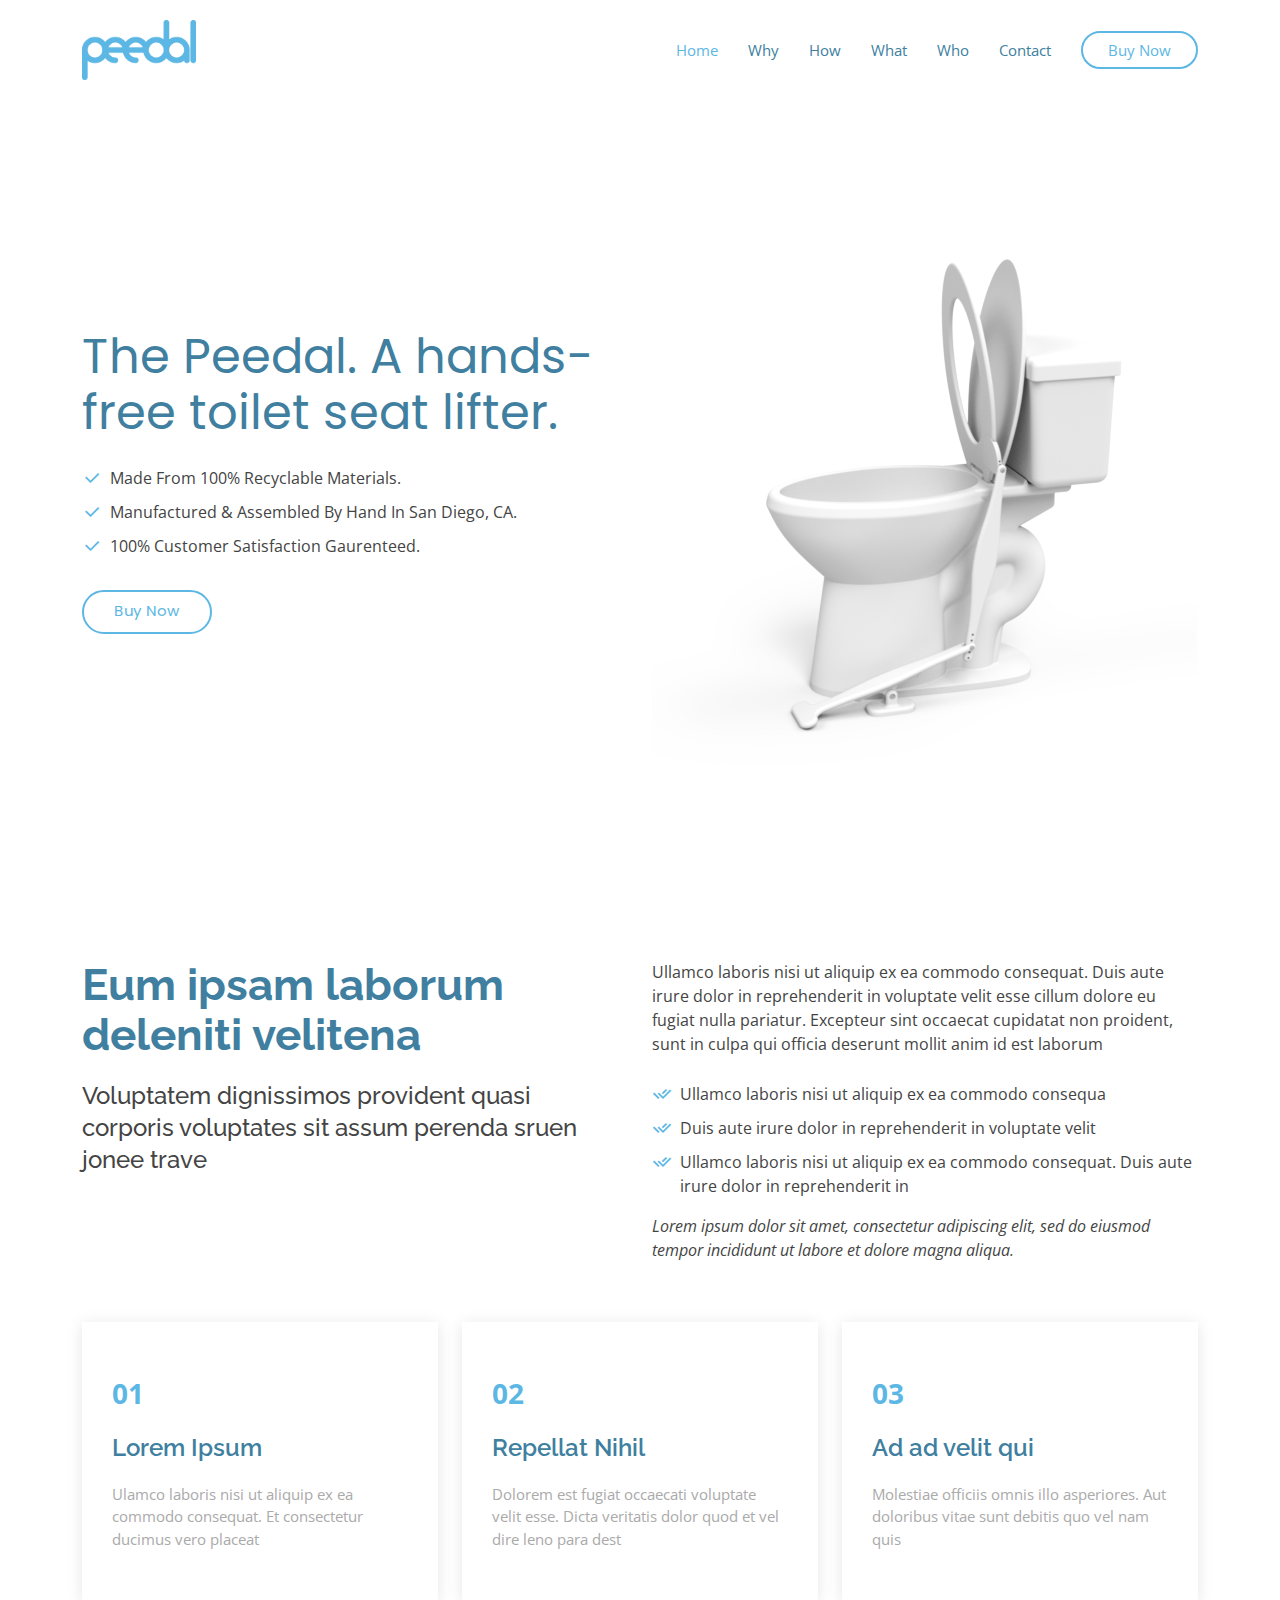
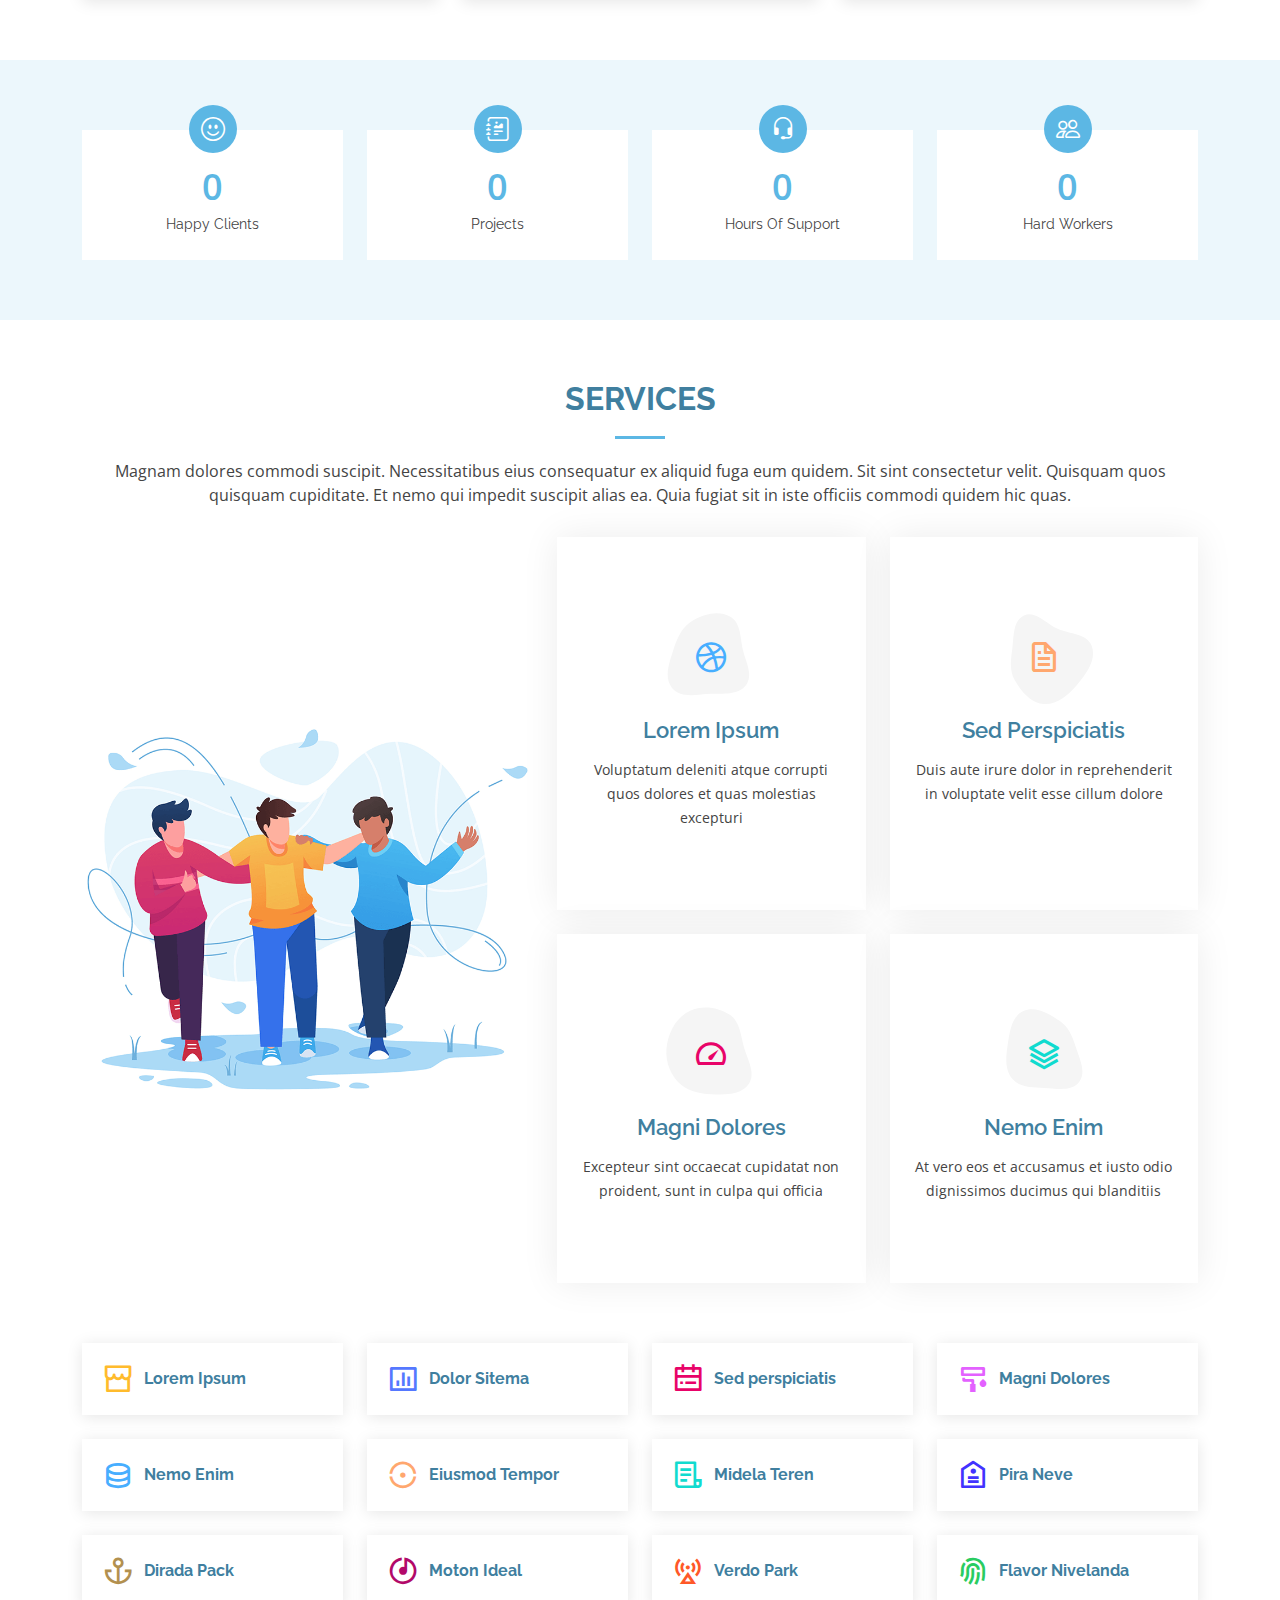
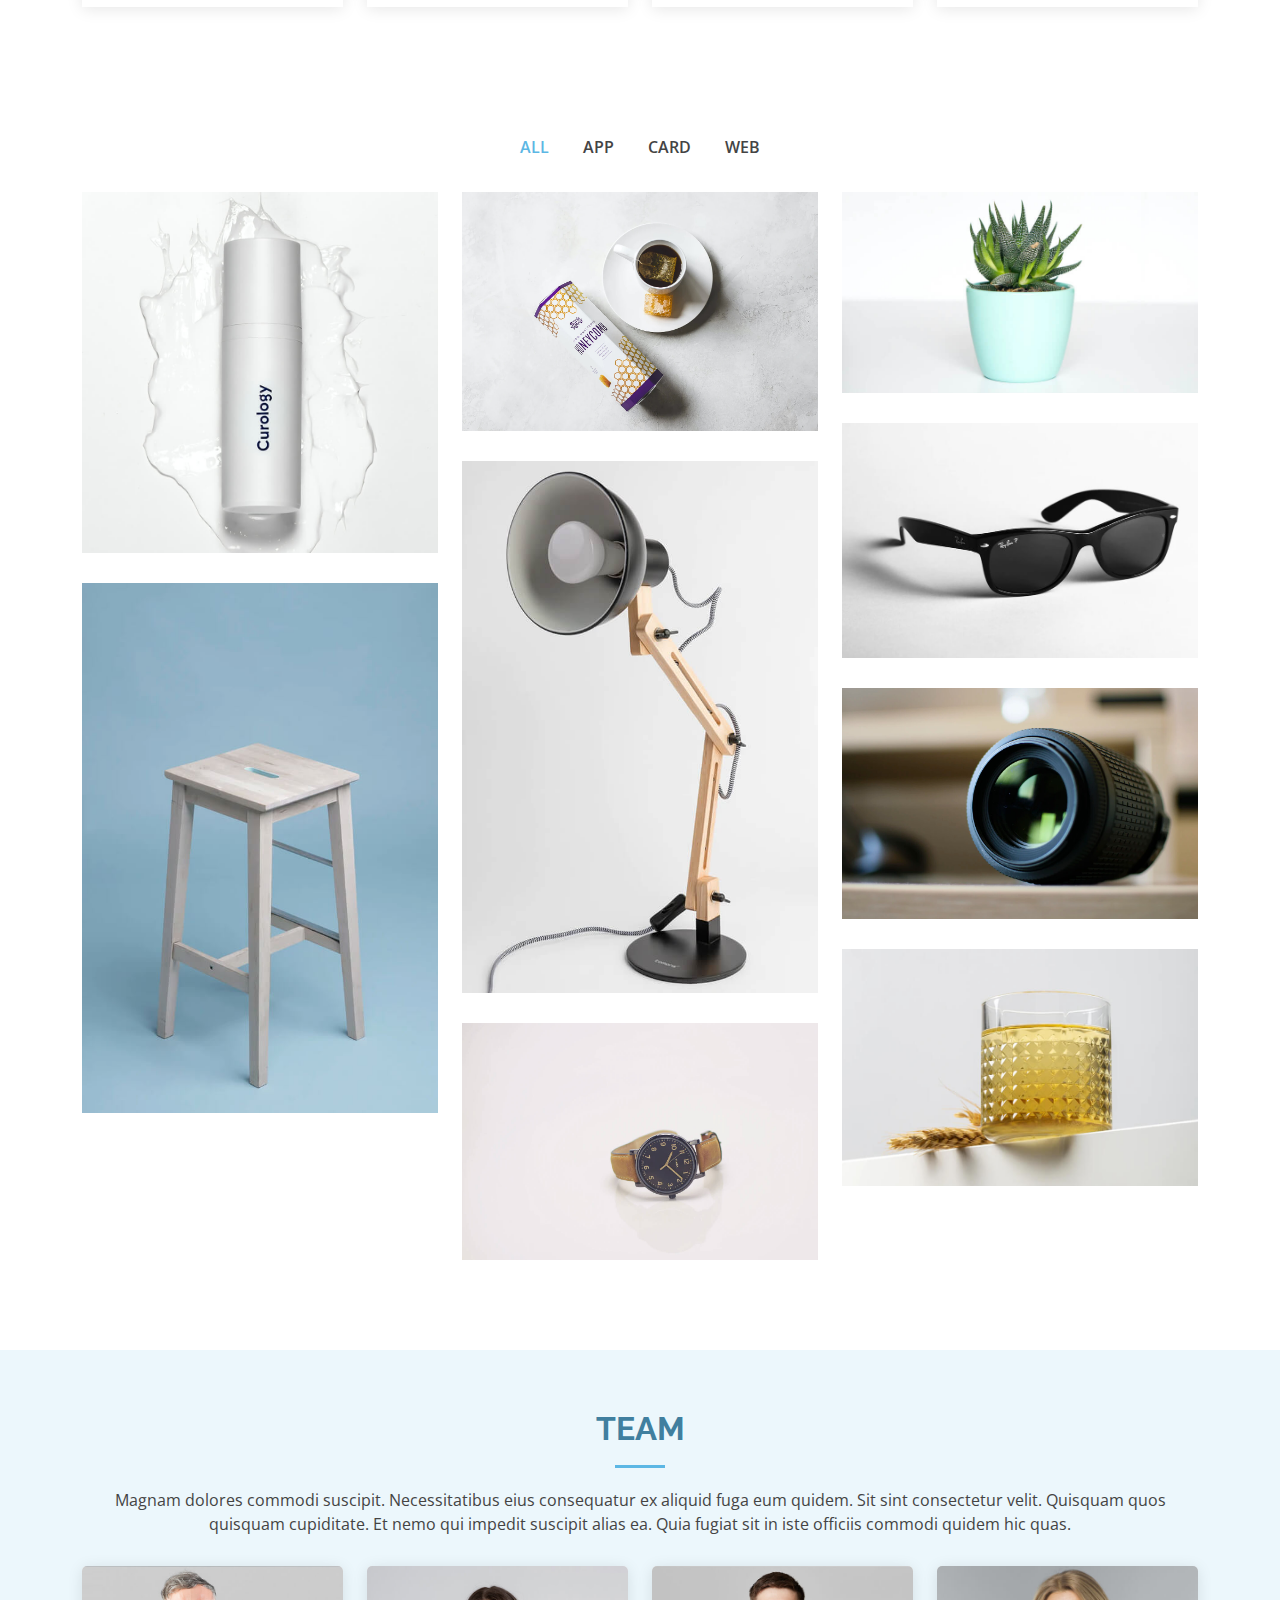
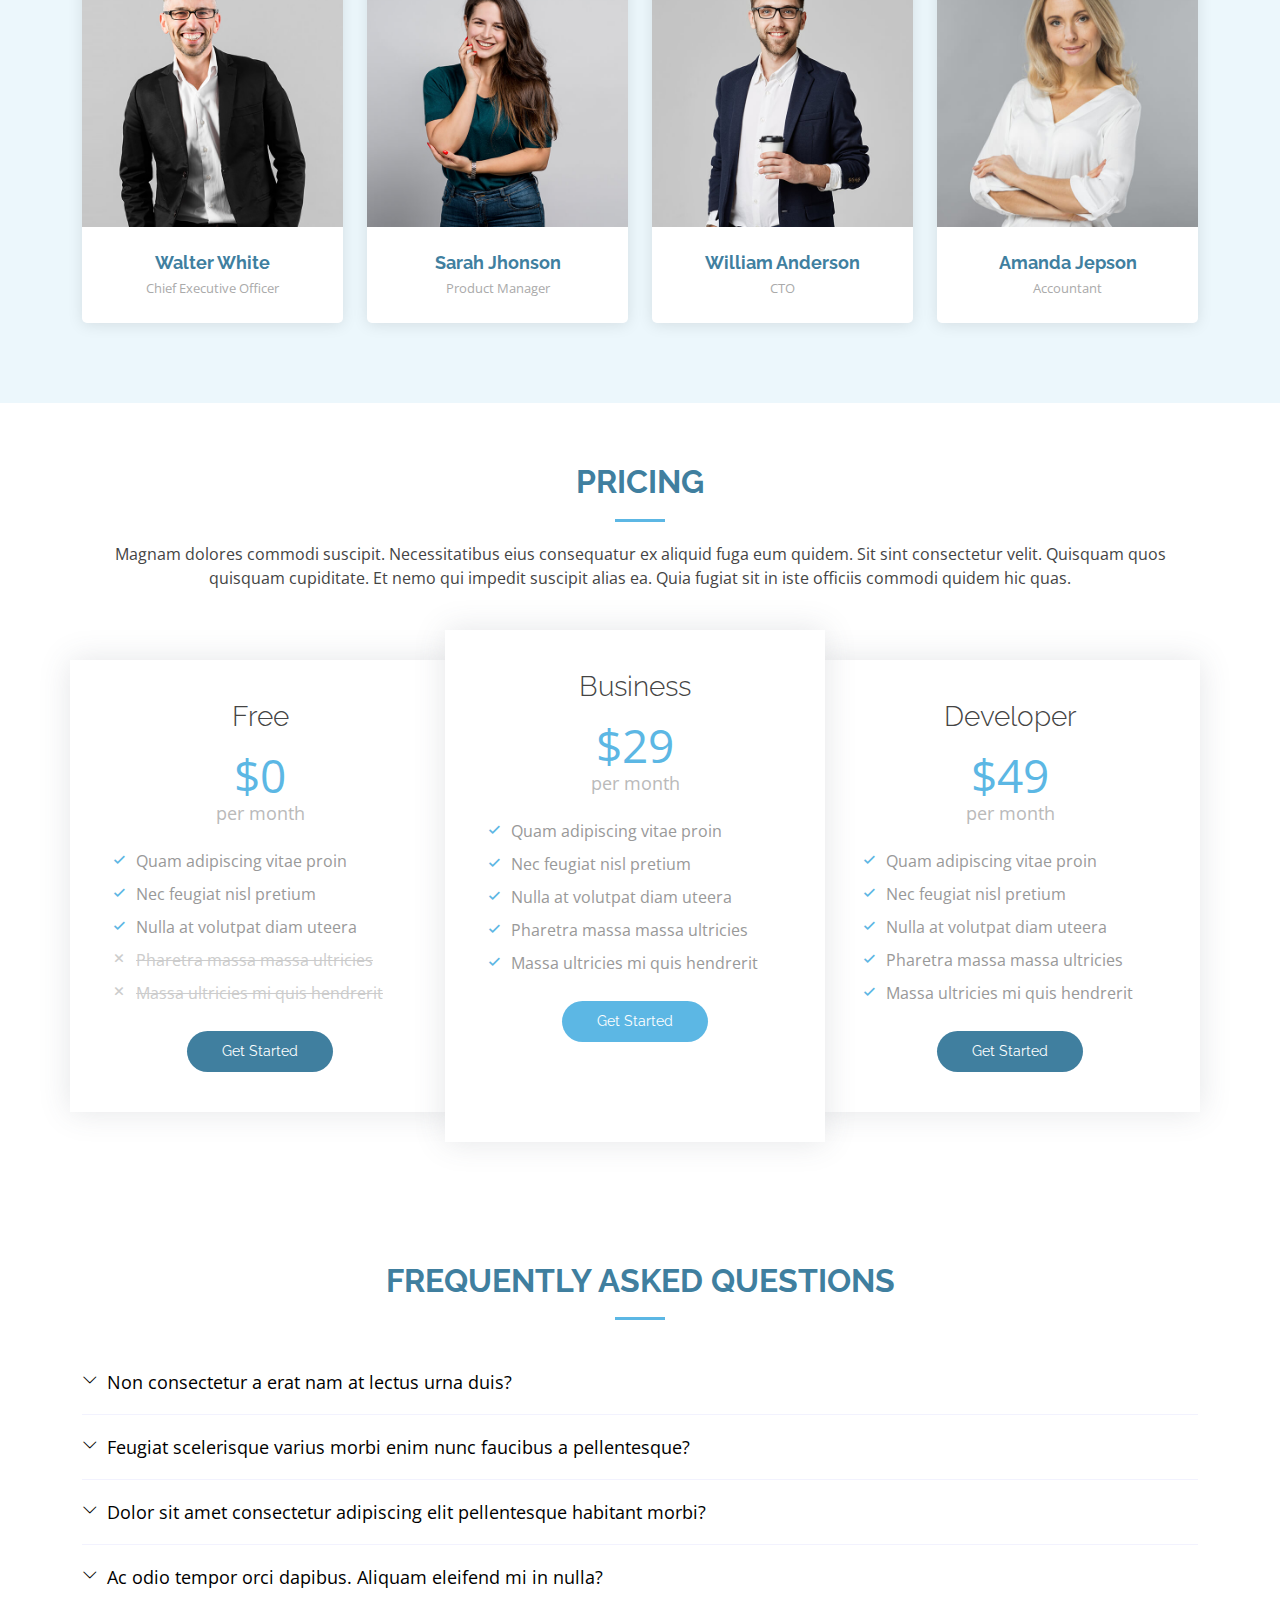
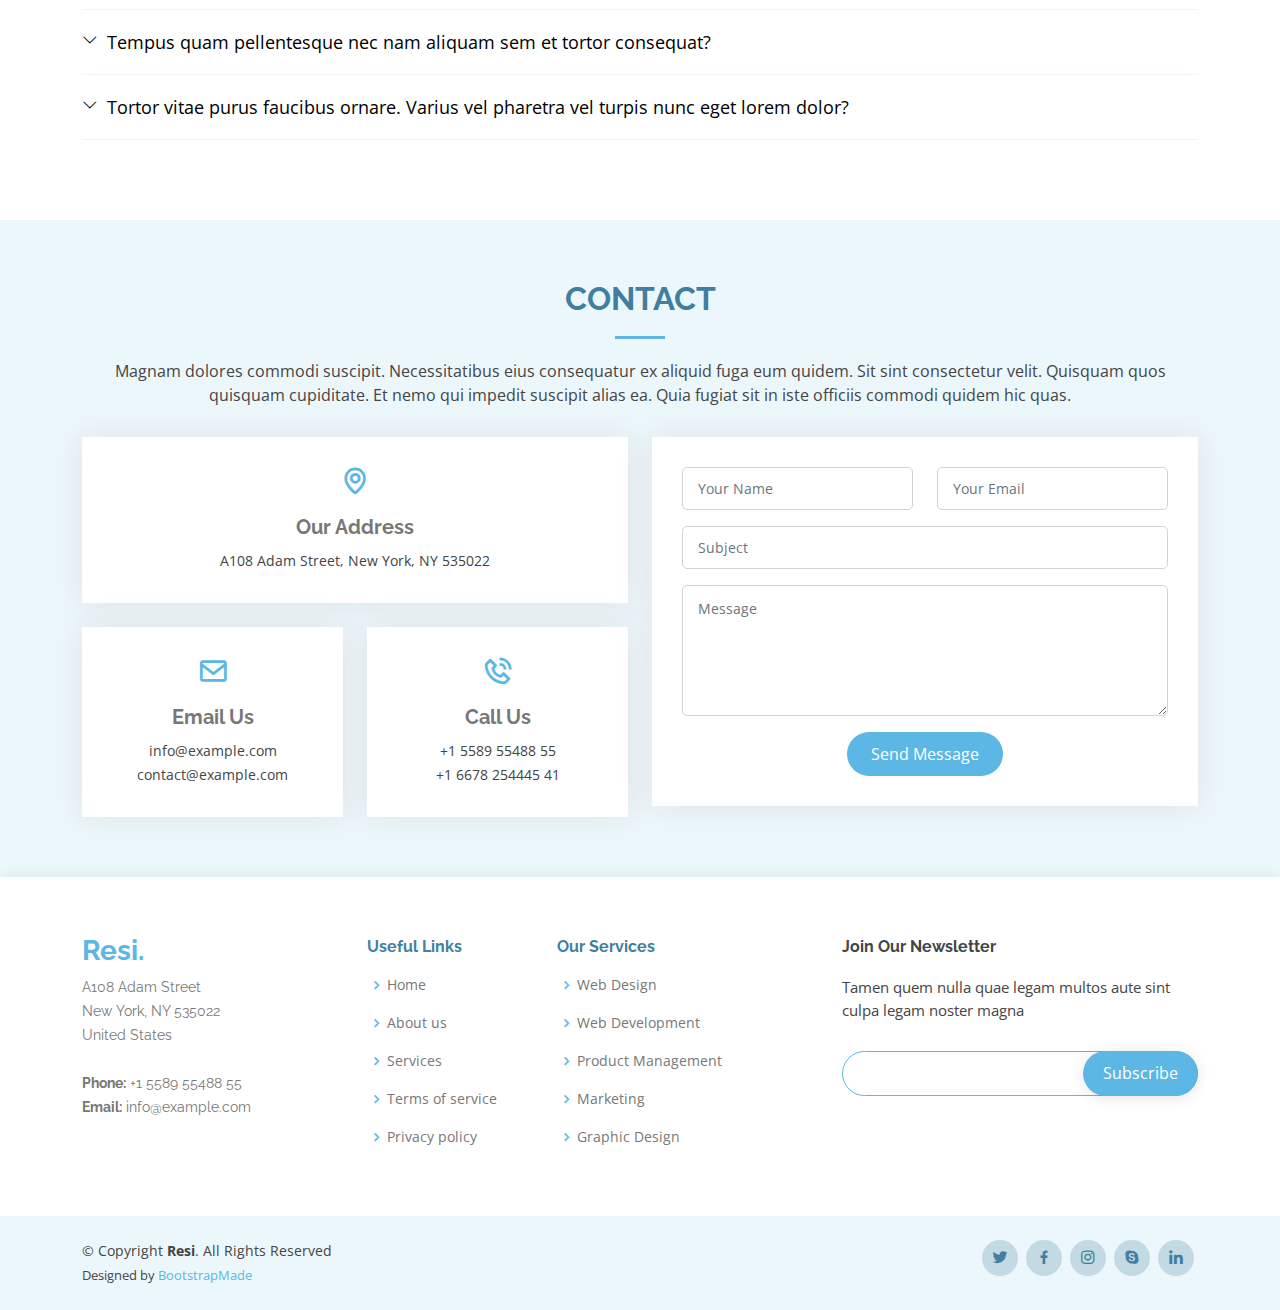
==== commit 5e596a11: "Updated hero image." ====
--- a/index.html
+++ b/index.html
@@ -10,7 +10,7 @@
   <meta content="" name="keywords">
 
   <!-- Favicons -->
-  <link href="assets/img/peedal_favicon.png" rel="icon">
+  <link href="assets/img/logo_square_blue.png" rel="icon">
   <link href="assets/img/apple-touch-icon.png" rel="apple-touch-icon">
 
   <!-- Google Fonts -->
@@ -29,15 +29,13 @@
 </head>
 
 <body>
-
   <!-- ======= Header ======= -->
-  <header id="header" class="fixed-top ">
+  <header id="header" class="fixed-top">
     <div class="container d-flex align-items-center justify-content-between">
 
-      <h1 class="logo"><a href="index.html" class="logo"><img src="assets/img/peedal_logo.png" alt="" class="img-fluid"></a></h1>
+      <h1 class="logo"><a href="index.html" class="logo"><img src="assets/img/logo_horizantal.png" alt="" class="img-fluid"></a></h1>
       <!-- Uncomment below if you prefer to use an image logo -->
       <!-- -->
-
       <nav id="navbar" class="navbar">
         <ul>
           <li><a class="nav-link scrollto active" href="#hero">Home</a></li>
@@ -56,11 +54,10 @@
 
   <!-- ======= Hero Section ======= -->
   <section id="hero" class="d-flex align-items-center">
-
     <div class="container">
       <div class="row">
         <div class="col-lg-6 pt-2 pt-lg-0 order-2 order-lg-1 d-flex flex-column justify-content-center">
-          <h1>The Peedal. A foot-pedal-powered toilet seat lifter.</h1>
+          <h1>The Peedal. A hands-free toilet seat lifter.</h1>
           <ul>
             <li><i class="ri-check-line"></i>Made From 100% Recyclable Materials.</li>
             <li><i class="ri-check-line"></i>Manufactured & Assembled By Hand In San Diego, CA.</li>
@@ -71,7 +68,7 @@
           </div>
         </div>
         <div class="col-lg-6 order-1 order-lg-2 hero-img">
-          <img src="assets/img/side_up.png" class="img-fluid" alt="">
+          <img src="assets/img/toilet/peedal_prr_2.png" class="img-fluid" alt="">
         </div>
       </div>
     </div>
--- a/assets/css/style.css
+++ b/assets/css/style.css
@@ -1,4 +1,4 @@
-/**
+/**-6 order-1 order-lg-2 hero-img
 * Template Name: Resi - v4.10.0
 * Template URL: https://bootstrapmade.com/resi-free-bootstrap-html-template/
 * Author: BootstrapMade.com
@@ -8,6 +8,8 @@
 /*--------------------------------------------------------------
 # General
 --------------------------------------------------------------*/
+
+
 body {
   font-family: "Open Sans", sans-serif;
   color: #444444;
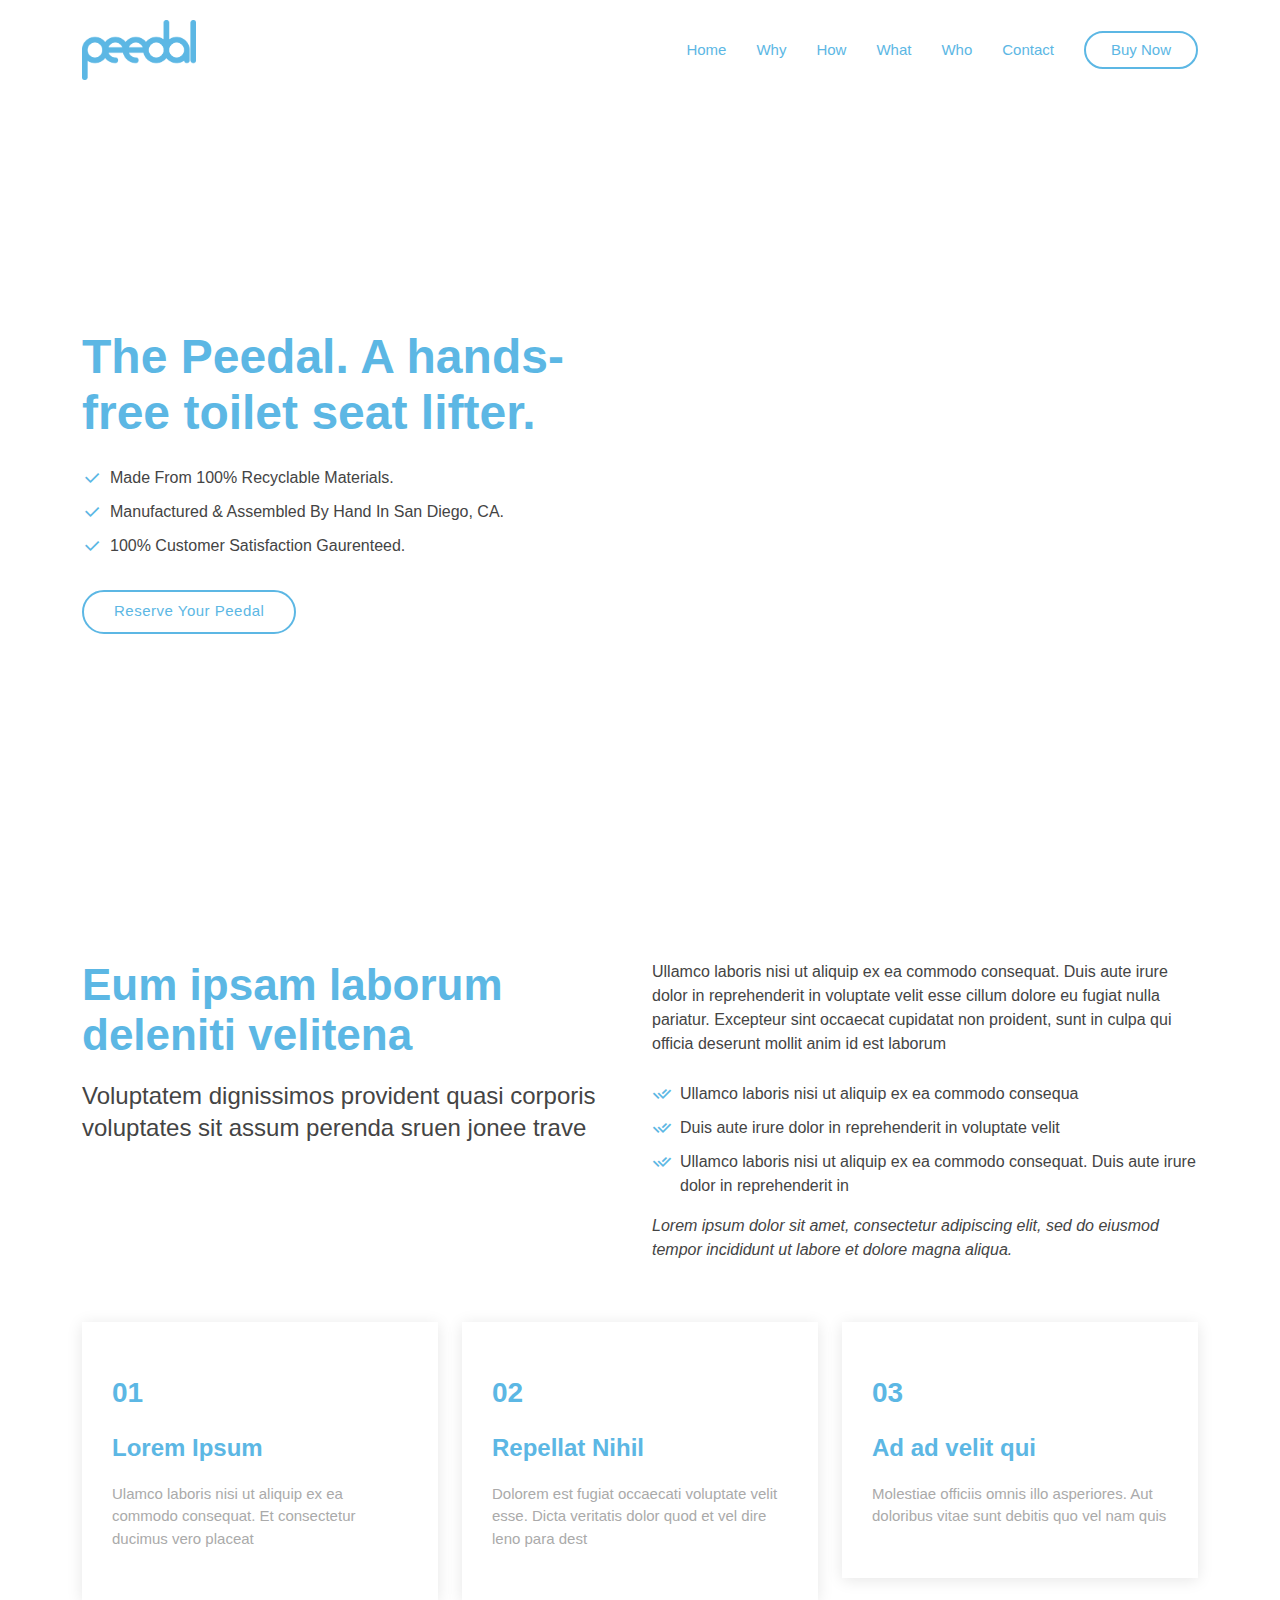
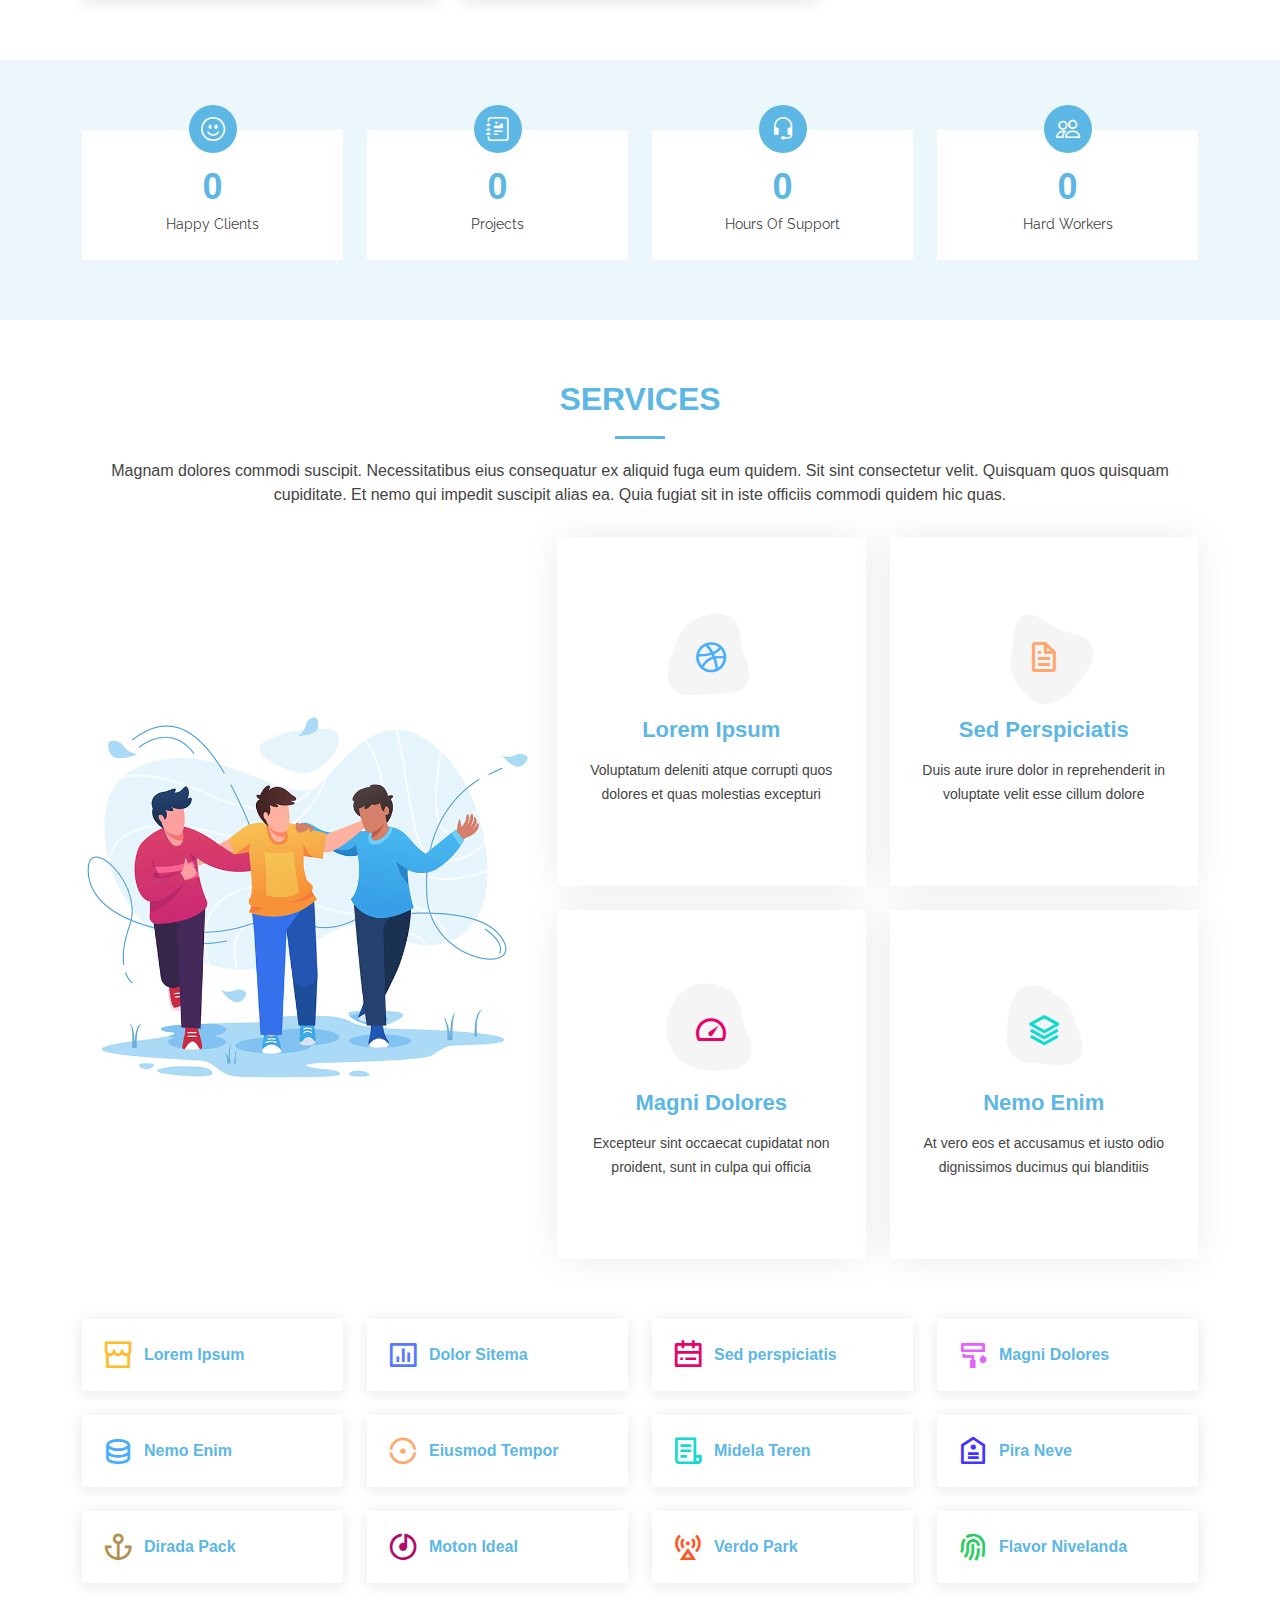
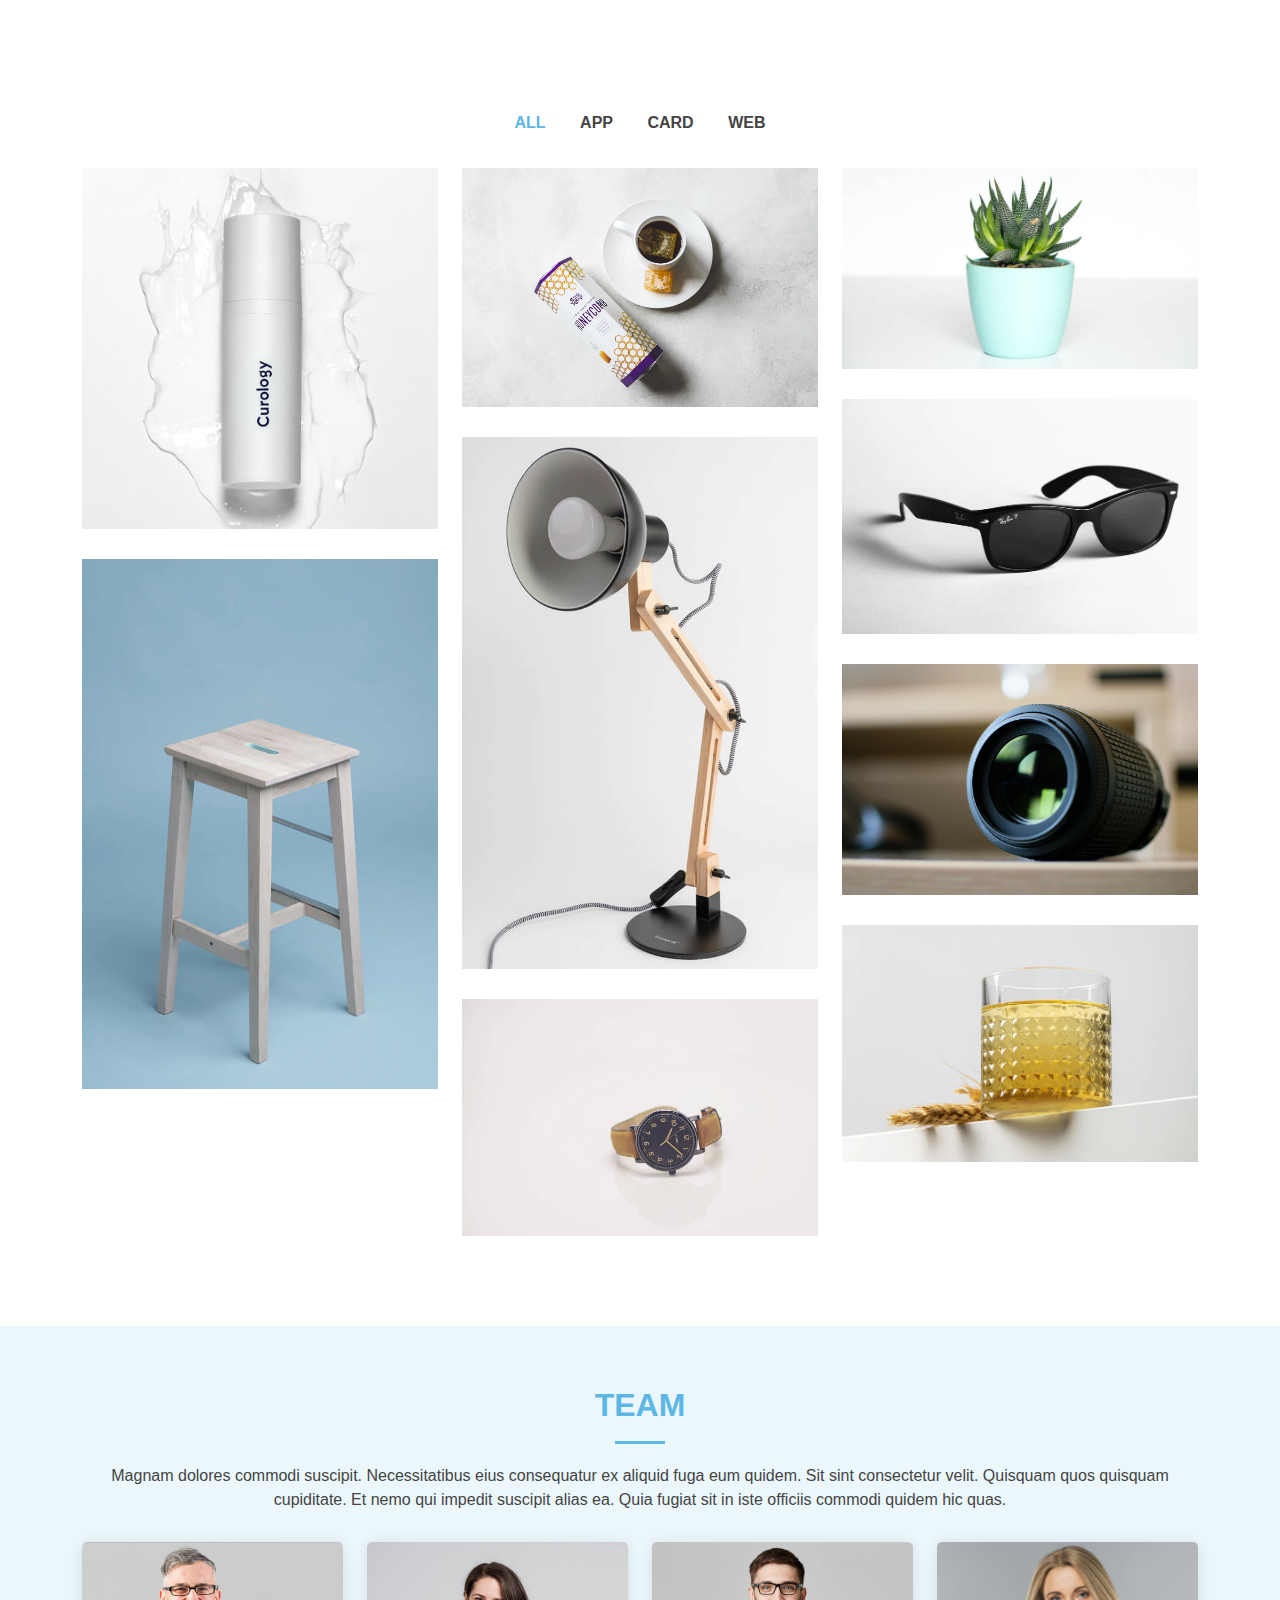
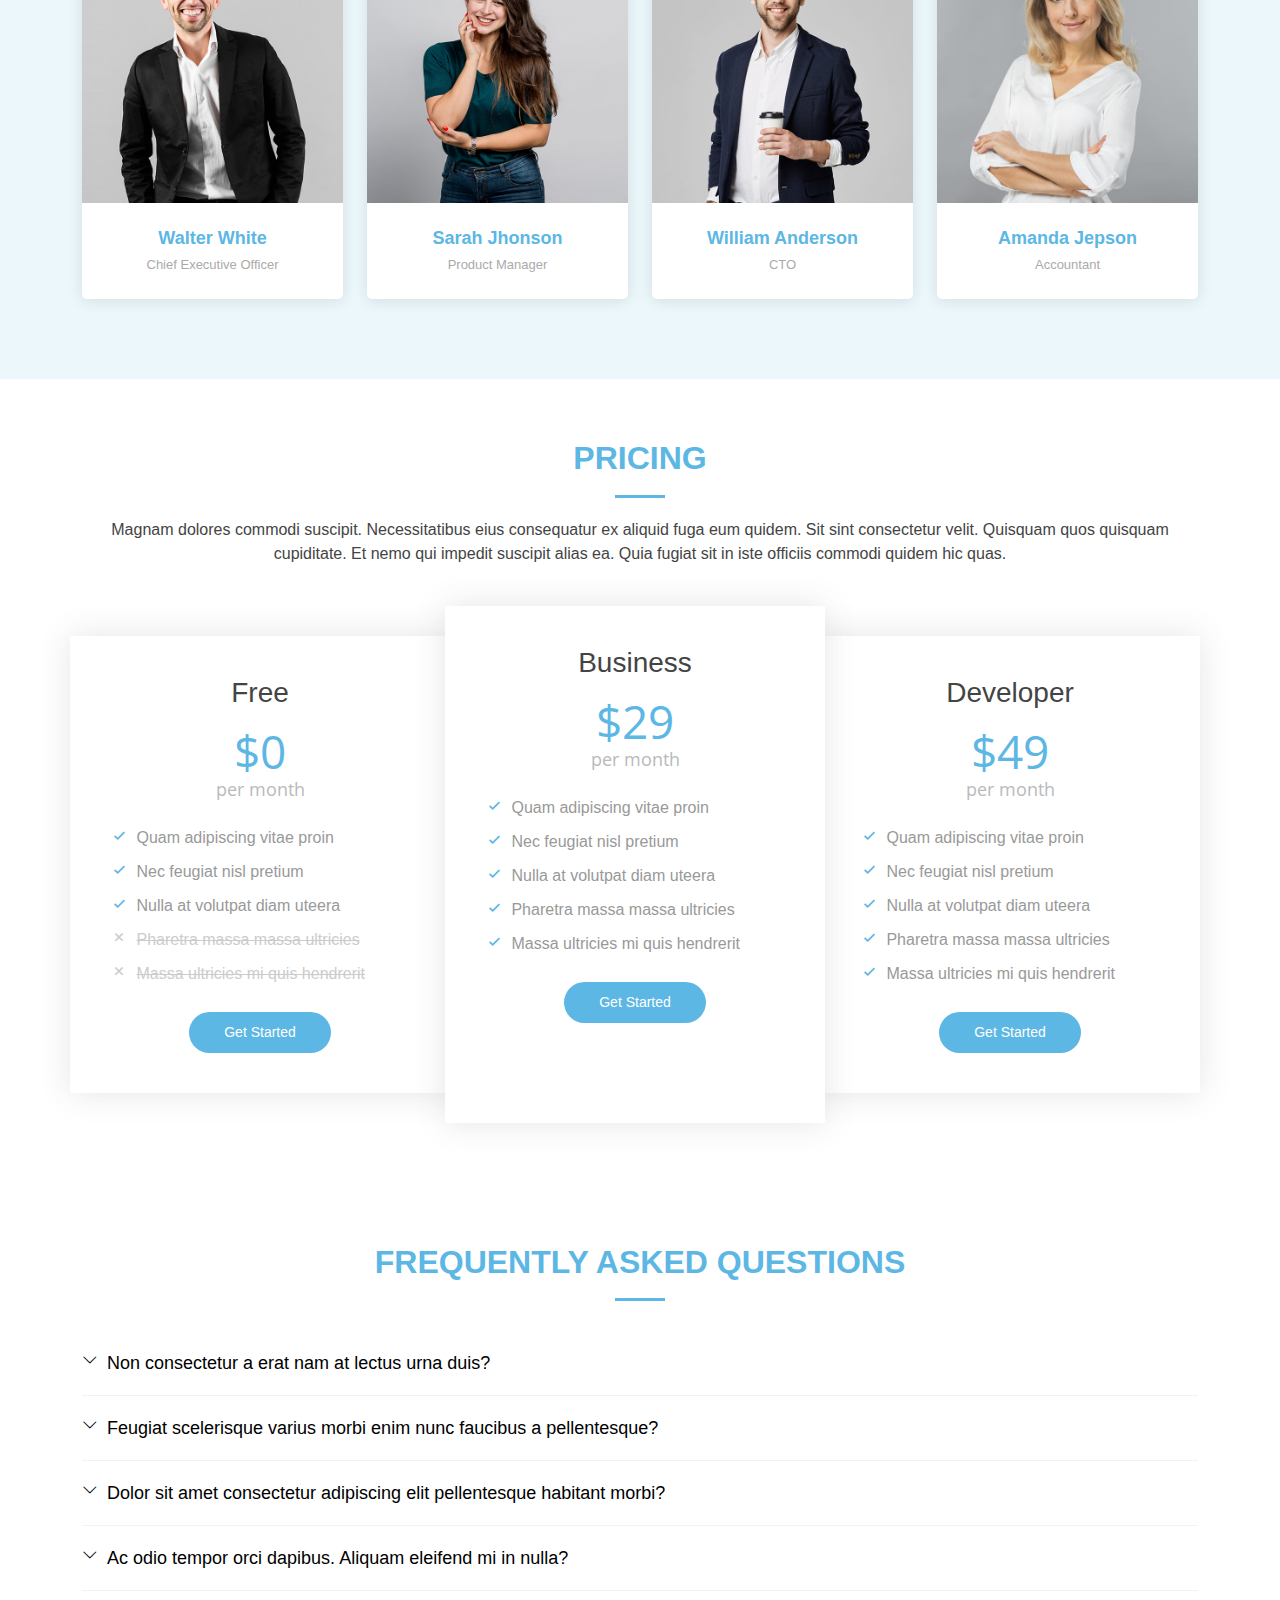
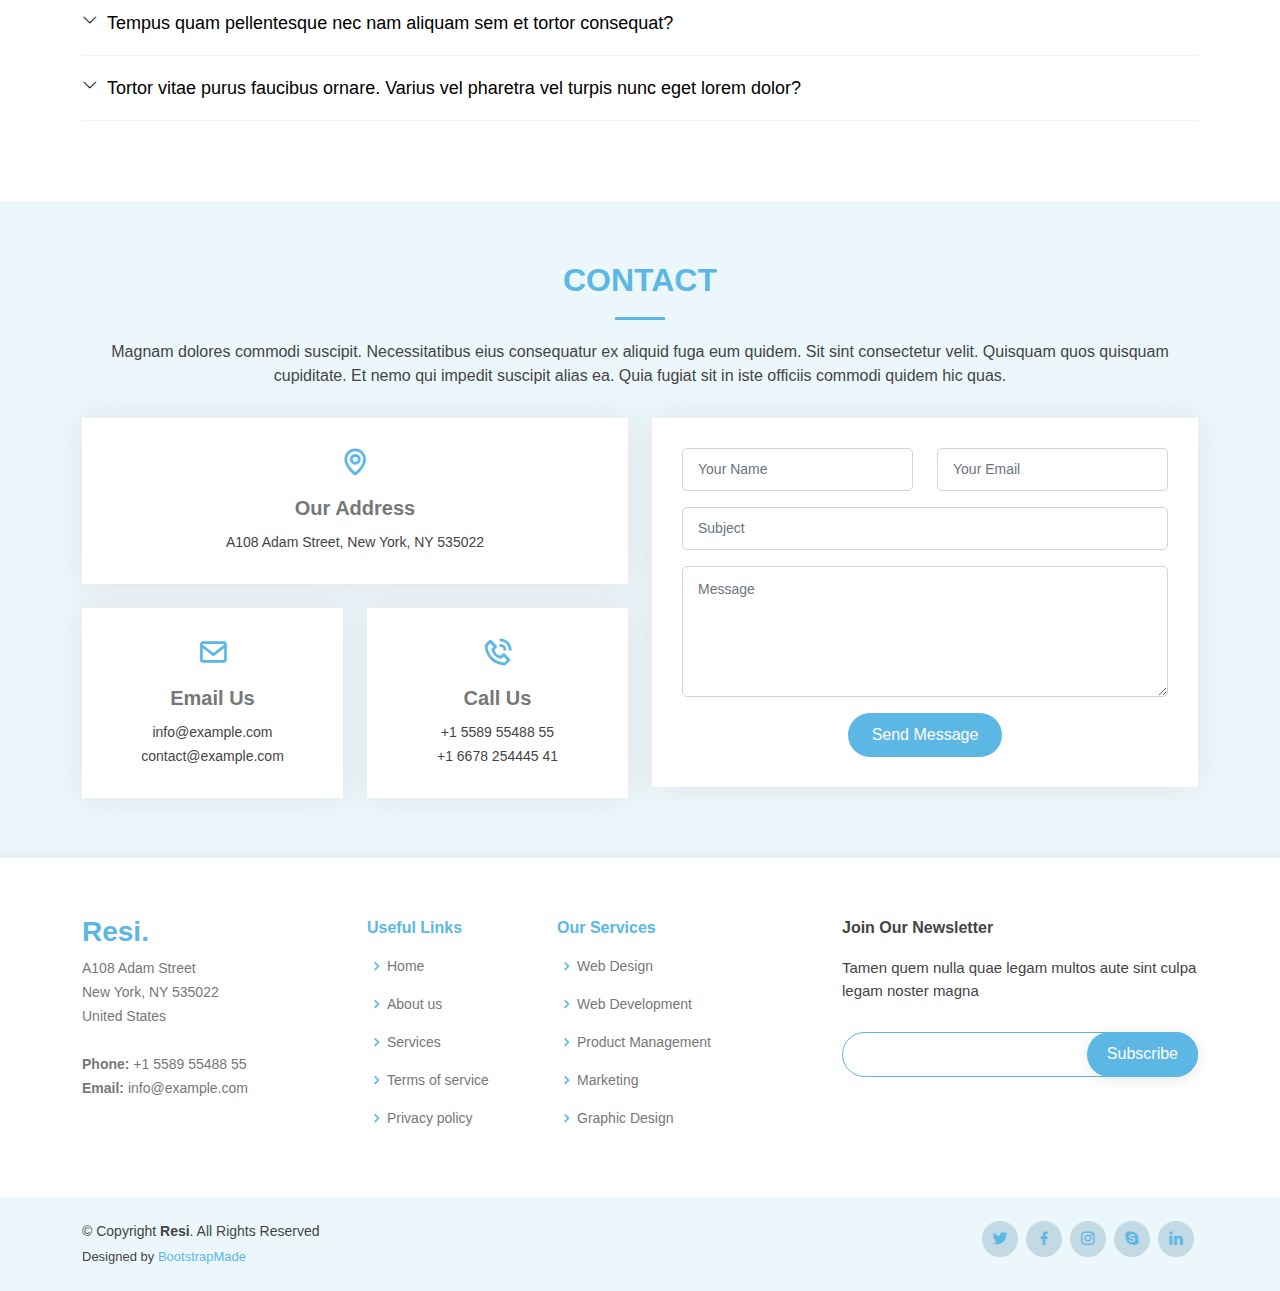
==== commit 0003f55d: "New fonts bebe" ====
--- a/index.html
+++ b/index.html
@@ -64,11 +64,11 @@
             <li><i class="ri-check-line"></i>100% Customer Satisfaction Gaurenteed.</li>
           </ul>
           <div class="mt-3">
-            <a href="" class="btn-get-quote">Buy Now</a>
+            <a href="" class="btn-get-quote">Reserve Your Peedal</a>
           </div>
         </div>
         <div class="col-lg-6 order-1 order-lg-2 hero-img">
-          <img src="assets/img/toilet/peedal_prr_2.png" class="img-fluid" alt="">
+          <img src="assets/img/peedal_animation.gif" class="img-fluid" alt="">
         </div>
       </div>
     </div>
--- a/assets/css/style.css
+++ b/assets/css/style.css
@@ -11,7 +11,7 @@
 
 
 body {
-  font-family: "Open Sans", sans-serif;
+  font-family: "Gotham Rounded Book", sans-serif;
   color: #444444;
 }
 
@@ -31,7 +31,7 @@
 h4,
 h5,
 h6 {
-  font-family: "Raleway", sans-serif;
+  font-family: "Gotham Rounded Book", sans-serif;
 }
 
 /*--------------------------------------------------------------
@@ -90,7 +90,7 @@
   line-height: 1;
   font-weight: 700;
   letter-spacing: 2px;
-  font-family: "Poppins", sans-serif;
+  font-family: "Gotham Rounded Book", sans-serif;
 }
 
 #header .logo a {
@@ -136,7 +136,7 @@
   justify-content: space-between;
   padding: 10px 0 10px 30px;
   font-size: 15px;
-  color: #407f9f;
+  color: #5CB7E4;
   white-space: nowrap;
   transition: 0.3s;
 }
@@ -239,7 +239,7 @@
 * Mobile Navigation 
 */
 .mobile-nav-toggle {
-  color: #407f9f;
+  color: #5CB7E4;
   font-size: 28px;
   cursor: pointer;
   display: none;
@@ -296,7 +296,7 @@
 .navbar-mobile a:focus {
   padding: 10px 20px;
   font-size: 15px;
-  color: #407f9f;
+  color: #5CB7E4;
 }
 
 .navbar-mobile a:hover,
@@ -361,10 +361,10 @@
 #hero h1 {
   margin: 0;
   font-size: 48px;
-  font-weight: 400;
+  font-weight: bold;
   line-height: 56px;
-  color: #407f9f;
-  font-family: "Poppins", sans-serif;
+  color: #5CB7E4;
+  font-family: "Gotham Rounded Book", sans-serif;
 }
 
 #hero h2 {
@@ -393,7 +393,7 @@
 
 #hero .btn-get-started,
 #hero .btn-get-quote {
-  font-family: "Poppins", sans-serif;
+  font-family: "Gotham Rounded Book", sans-serif;
   font-weight: 400;
   font-size: 15px;
   letter-spacing: 0.5px;
@@ -505,7 +505,7 @@
   margin-bottom: 20px;
   padding-bottom: 20px;
   position: relative;
-  color: #407f9f;
+  color: #5CB7E4;
 }
 
 .section-title h2::after {
@@ -531,7 +531,7 @@
   font-size: 44px;
   line-height: 50px;
   margin-bottom: 20px;
-  color: #407f9f;
+  color: #5CB7E4;
 }
 
 .about .content h3 {
@@ -587,7 +587,7 @@
   font-weight: 600;
   padding: 0;
   margin: 20px 0;
-  color: #407f9f;
+  color: #5CB7E4;
 }
 
 .why-us .box p {
@@ -700,7 +700,7 @@
 }
 
 .services .icon-box h4 a {
-  color: #407f9f;
+  color: #5CB7E4;
   transition: ease-in-out 0.3s;
 }
 
@@ -793,7 +793,7 @@
 }
 
 .features .icon-box h3 a {
-  color: #407f9f;
+  color: #5CB7E4;
   transition: ease-in-out 0.3s;
 }
 
@@ -905,12 +905,12 @@
 
 .portfolio .portfolio-wrap .portfolio-info h4 {
   font-size: 20px;
-  color: #407f9f;
+  color: #5CB7E4;
   font-weight: 600;
 }
 
 .portfolio .portfolio-wrap .portfolio-info p {
-  color: #407f9f;
+  color: #5CB7E4;
   font-size: 14px;
   text-transform: uppercase;
   padding: 0;
@@ -1052,7 +1052,7 @@
 
 .team .member .social a {
   transition: color 0.3s;
-  color: #407f9f;
+  color: #5CB7E4;
   margin: 0 10px;
   padding-top: 8px;
   display: inline-block;
@@ -1075,7 +1075,7 @@
   font-weight: 700;
   margin-bottom: 5px;
   font-size: 18px;
-  color: #407f9f;
+  color: #5CB7E4;
 }
 
 .team .member .member-info span {
@@ -1162,7 +1162,7 @@
 }
 
 .pricing .btn-buy {
-  background: #407f9f;
+  background: #5CB7E4;
   display: inline-block;
   padding: 10px 35px;
   border-radius: 50px;
@@ -1170,7 +1170,7 @@
   transition: none;
   font-size: 14px;
   font-weight: 400;
-  font-family: "Raleway", sans-serif;
+  font-family: "Gotham Rounded Book", sans-serif;
   transition: 0.3s;
   border: none;
 }
@@ -1433,7 +1433,7 @@
 .breadcrumbs h2 {
   font-size: 28px;
   font-weight: 400;
-  color: #407f9f;
+  color: #5CB7E4;
 }
 
 .breadcrumbs ol {
@@ -1505,14 +1505,14 @@
   font-size: 14px;
   line-height: 24px;
   margin-bottom: 0;
-  font-family: "Raleway", sans-serif;
+  font-family: "Gotham Rounded Book", sans-serif;
   color: #777777;
 }
 
 #footer .footer-top h4 {
   font-size: 16px;
   font-weight: bold;
-  color: #407f9f;
+  color: #5CB7E4;
   position: relative;
   padding-bottom: 12px;
 }
@@ -1618,7 +1618,7 @@
   font-size: 18px;
   display: inline-block;
   background: #c3d9e4;
-  color: #407f9f;
+  color: #5CB7E4;
   line-height: 1;
   padding: 8px 0;
   margin-right: 4px;
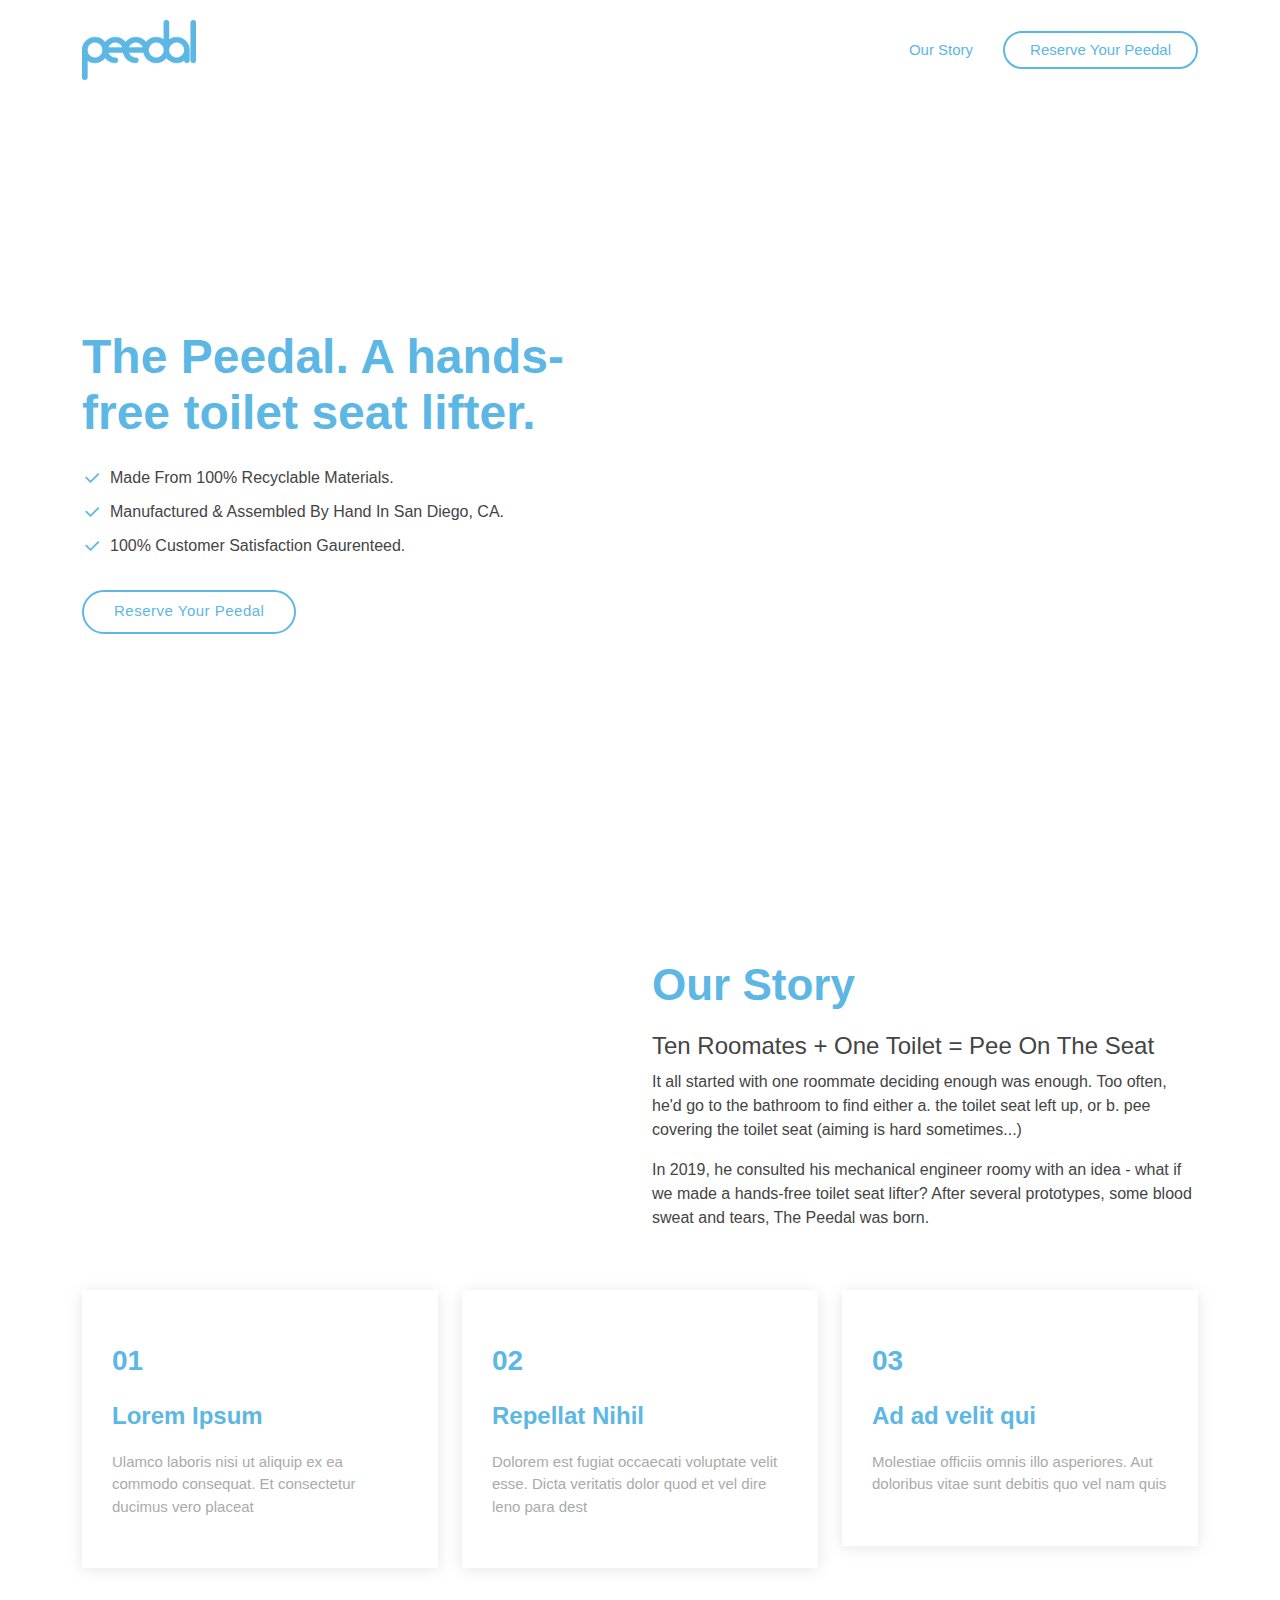
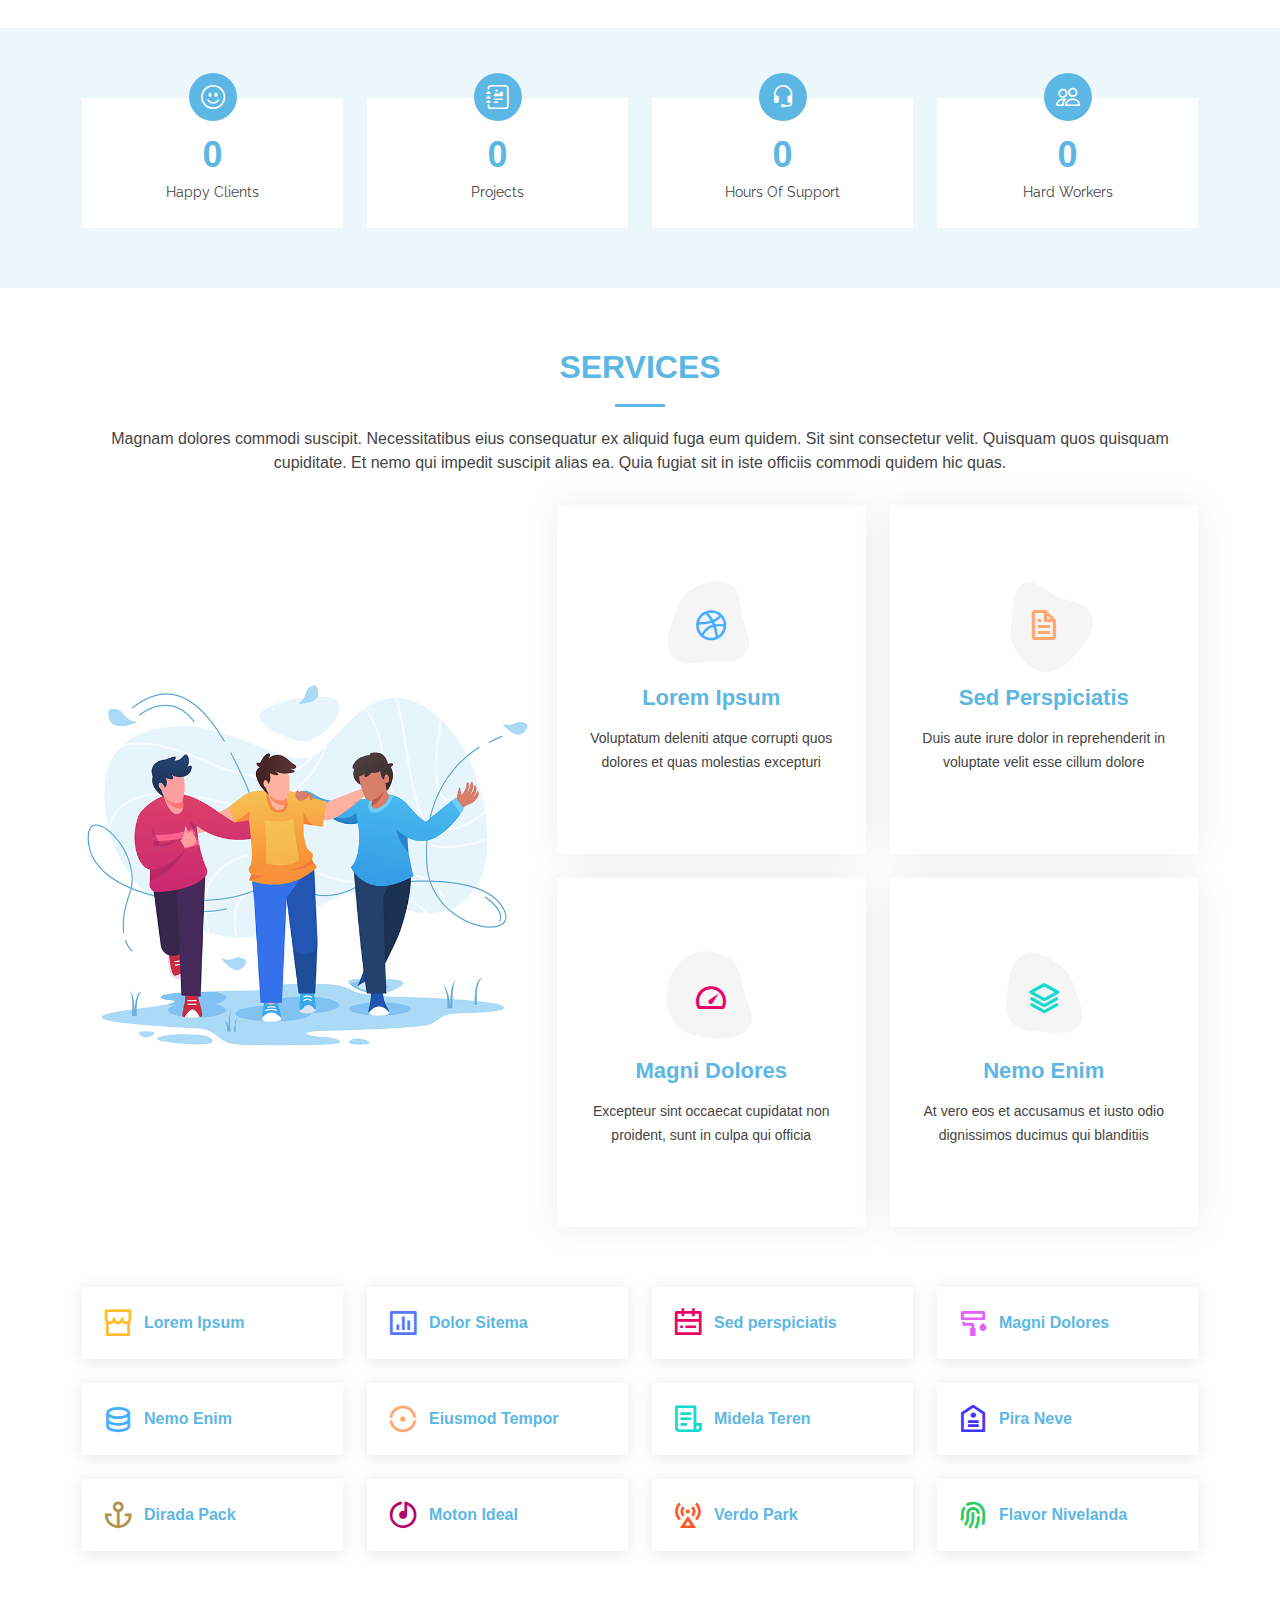
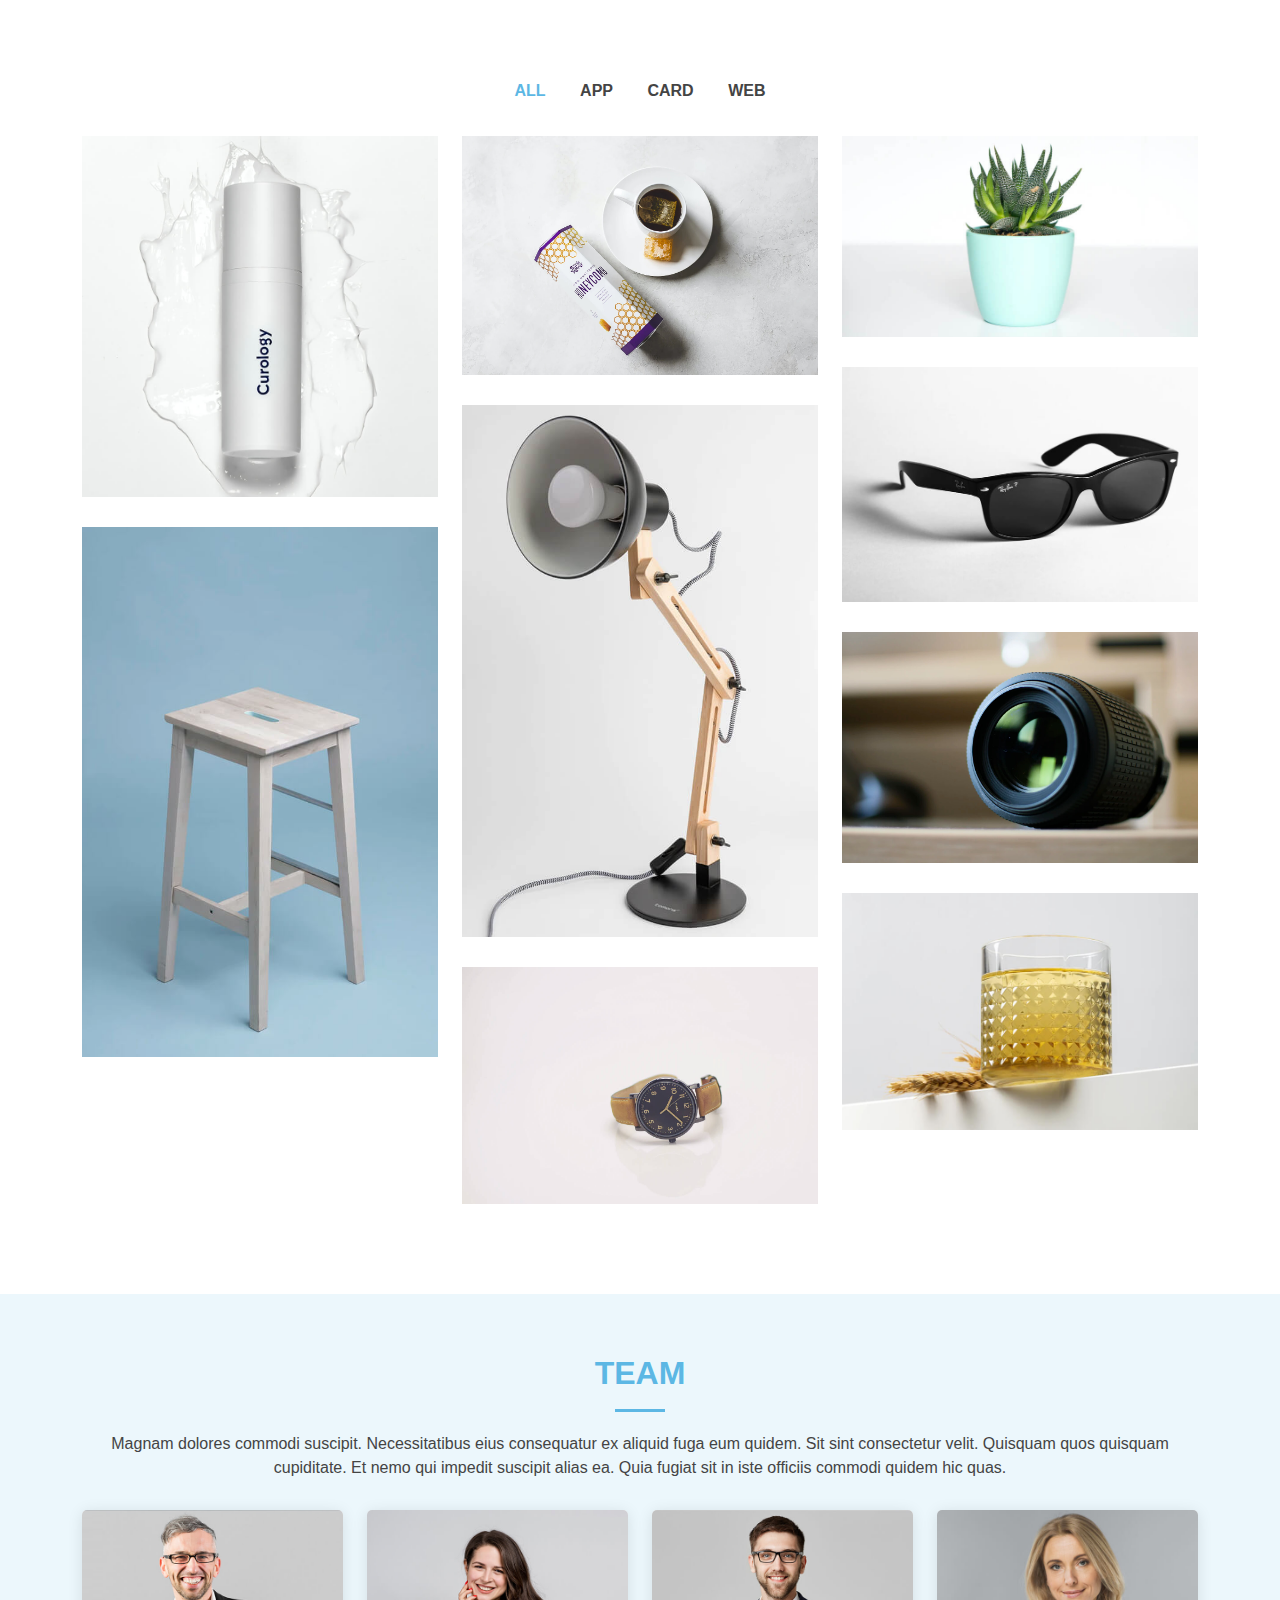
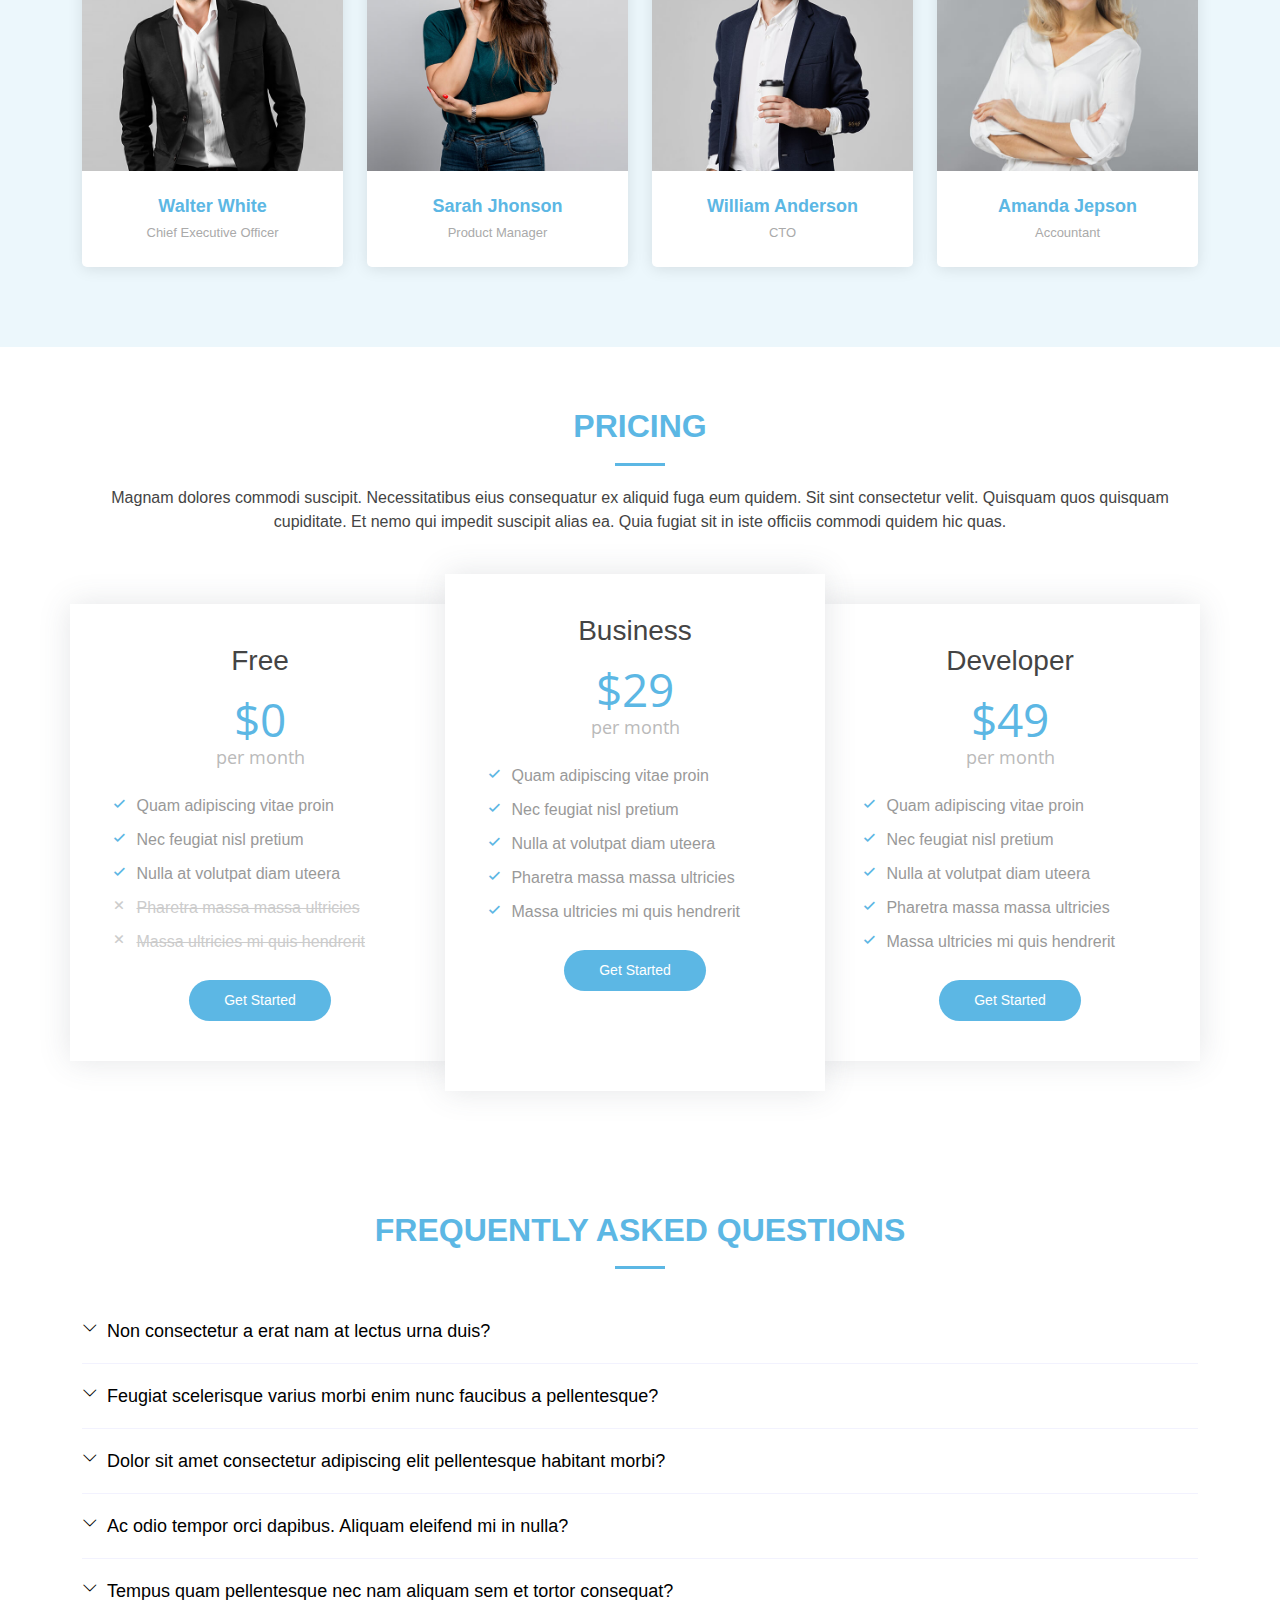
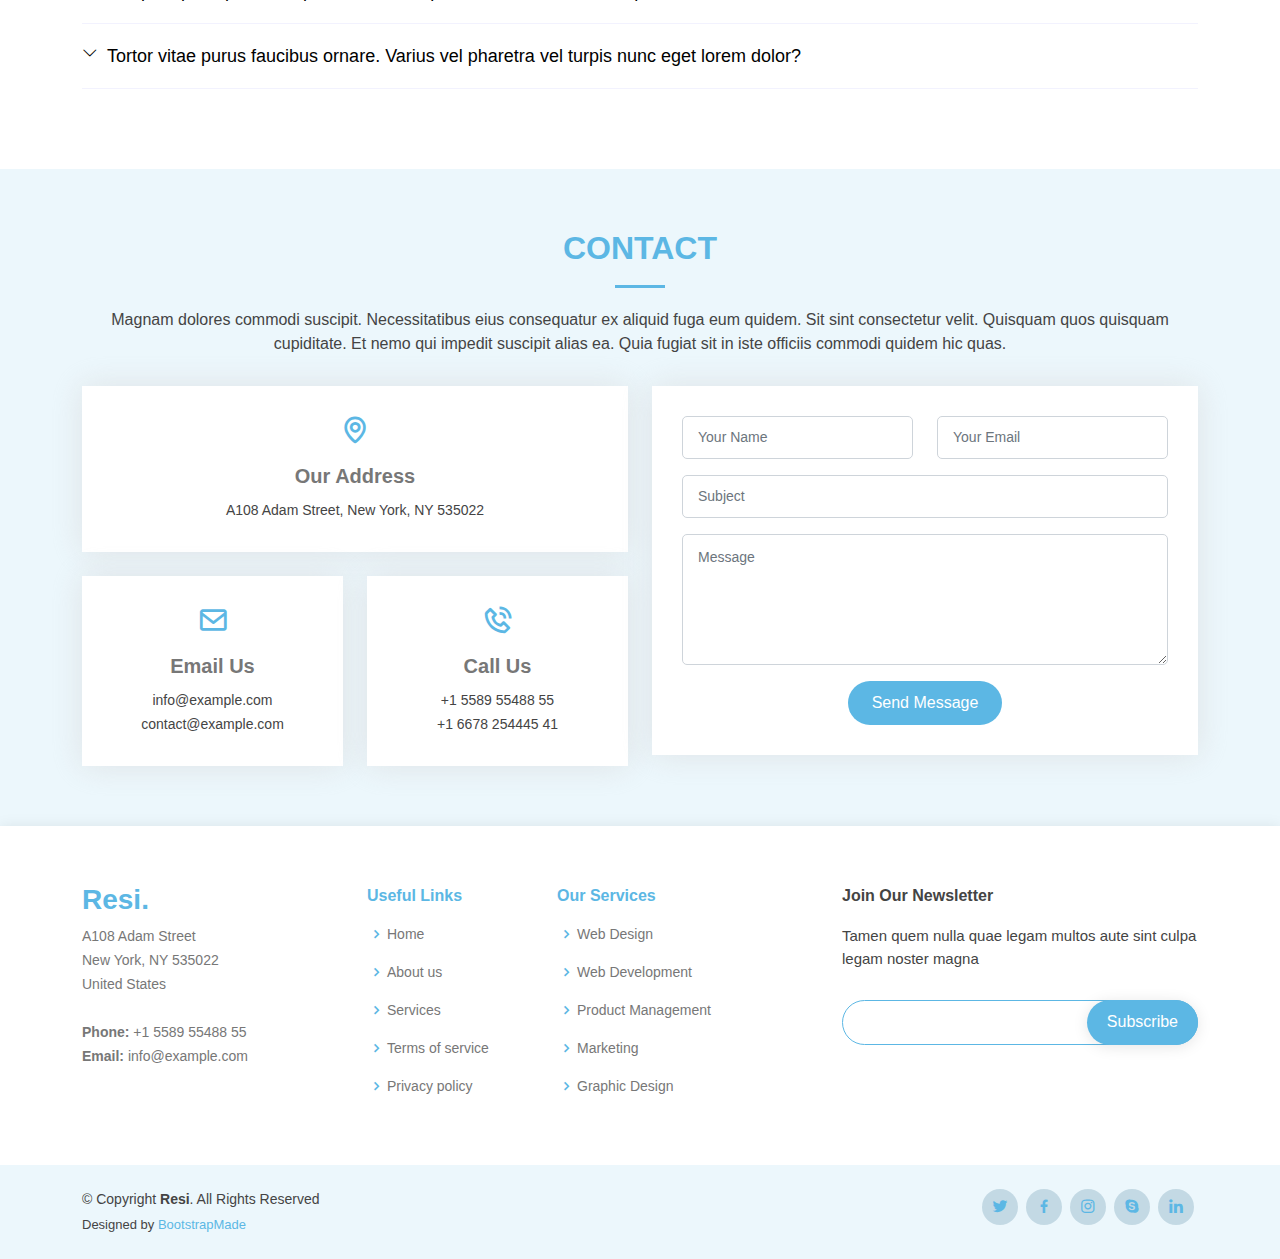
==== commit 83907ad8: "Slowly updating. Added page link. Added story." ====
--- a/index.html
+++ b/index.html
@@ -32,19 +32,13 @@
   <!-- ======= Header ======= -->
   <header id="header" class="fixed-top">
     <div class="container d-flex align-items-center justify-content-between">
-
       <h1 class="logo"><a href="index.html" class="logo"><img src="assets/img/logo_horizantal.png" alt="" class="img-fluid"></a></h1>
       <!-- Uncomment below if you prefer to use an image logo -->
       <!-- -->
       <nav id="navbar" class="navbar">
         <ul>
-          <li><a class="nav-link scrollto active" href="#hero">Home</a></li>
-          <li><a class="nav-link scrollto" href="#about">Why</a></li>
-          <li><a class="nav-link scrollto" href="#services">How</a></li>
-          <li><a class="nav-link scrollto " href="#portfolio">What</a></li>
-          <li><a class="nav-link scrollto" href="#team">Who</a></li>
-          <li><a class="nav-link scrollto" href="#contact">Contact</a></li>
-          <li><a class="getstarted scrollto" href="#about">Buy Now</a></li>
+          <li><a class="nav-link scrollto" href="#about">Our Story</a></li>
+          <li><a class="getstarted scrollto" href="inner-page.html">Reserve Your Peedal</a></li>
         </ul>
         <i class="bi bi-list mobile-nav-toggle"></i>
       </nav><!-- .navbar -->
@@ -64,7 +58,7 @@
             <li><i class="ri-check-line"></i>100% Customer Satisfaction Gaurenteed.</li>
           </ul>
           <div class="mt-3">
-            <a href="" class="btn-get-quote">Reserve Your Peedal</a>
+            <a href="inner-page.html" class="btn-get-quote">Reserve Your Peedal</a>
           </div>
         </div>
         <div class="col-lg-6 order-1 order-lg-2 hero-img">
@@ -83,24 +77,13 @@
 
         <div class="row content">
           <div class="col-lg-6">
-            <h2>Eum ipsam laborum deleniti velitena</h2>
-            <h3>Voluptatem dignissimos provident quasi corporis voluptates sit assum perenda sruen jonee trave</h3>
+            <img src="assets/img/the_boys_rounded.png" class="img-fluid" alt="">
           </div>
           <div class="col-lg-6 pt-4 pt-lg-0">
-            <p>
-              Ullamco laboris nisi ut aliquip ex ea commodo consequat. Duis aute irure dolor in reprehenderit in voluptate
-              velit esse cillum dolore eu fugiat nulla pariatur. Excepteur sint occaecat cupidatat non proident, sunt in
-              culpa qui officia deserunt mollit anim id est laborum
-            </p>
-            <ul>
-              <li><i class="ri-check-double-line"></i> Ullamco laboris nisi ut aliquip ex ea commodo consequa</li>
-              <li><i class="ri-check-double-line"></i> Duis aute irure dolor in reprehenderit in voluptate velit</li>
-              <li><i class="ri-check-double-line"></i> Ullamco laboris nisi ut aliquip ex ea commodo consequat. Duis aute irure dolor in reprehenderit in</li>
-            </ul>
-            <p class="fst-italic">
-              Lorem ipsum dolor sit amet, consectetur adipiscing elit, sed do eiusmod tempor incididunt ut labore et dolore
-              magna aliqua.
-            </p>
+            <h2>Our Story</h2>
+            <h3>Ten Roomates + One Toilet = Pee On The Seat</h3>
+            <p>It all started with one roommate deciding enough was enough. Too often, he'd go to the bathroom to find either a. the toilet seat left up, or b. pee covering the toilet seat (aiming is hard sometimes...)</p>
+            <p>In 2019, he consulted his mechanical engineer roomy with an idea - what if we made a hands-free toilet seat lifter? After several prototypes, some blood sweat and tears, The Peedal was born.</p>
           </div>
         </div>
 
--- a/assets/css/style.css
+++ b/assets/css/style.css
@@ -1425,9 +1425,9 @@
 --------------------------------------------------------------*/
 .breadcrumbs {
   padding: 15px 0;
-  background: #f1f1f7;
+  background: #ffffff;
   min-height: 40px;
-  margin-top: 68px;
+  margin-top: 100px;
 }
 
 .breadcrumbs h2 {
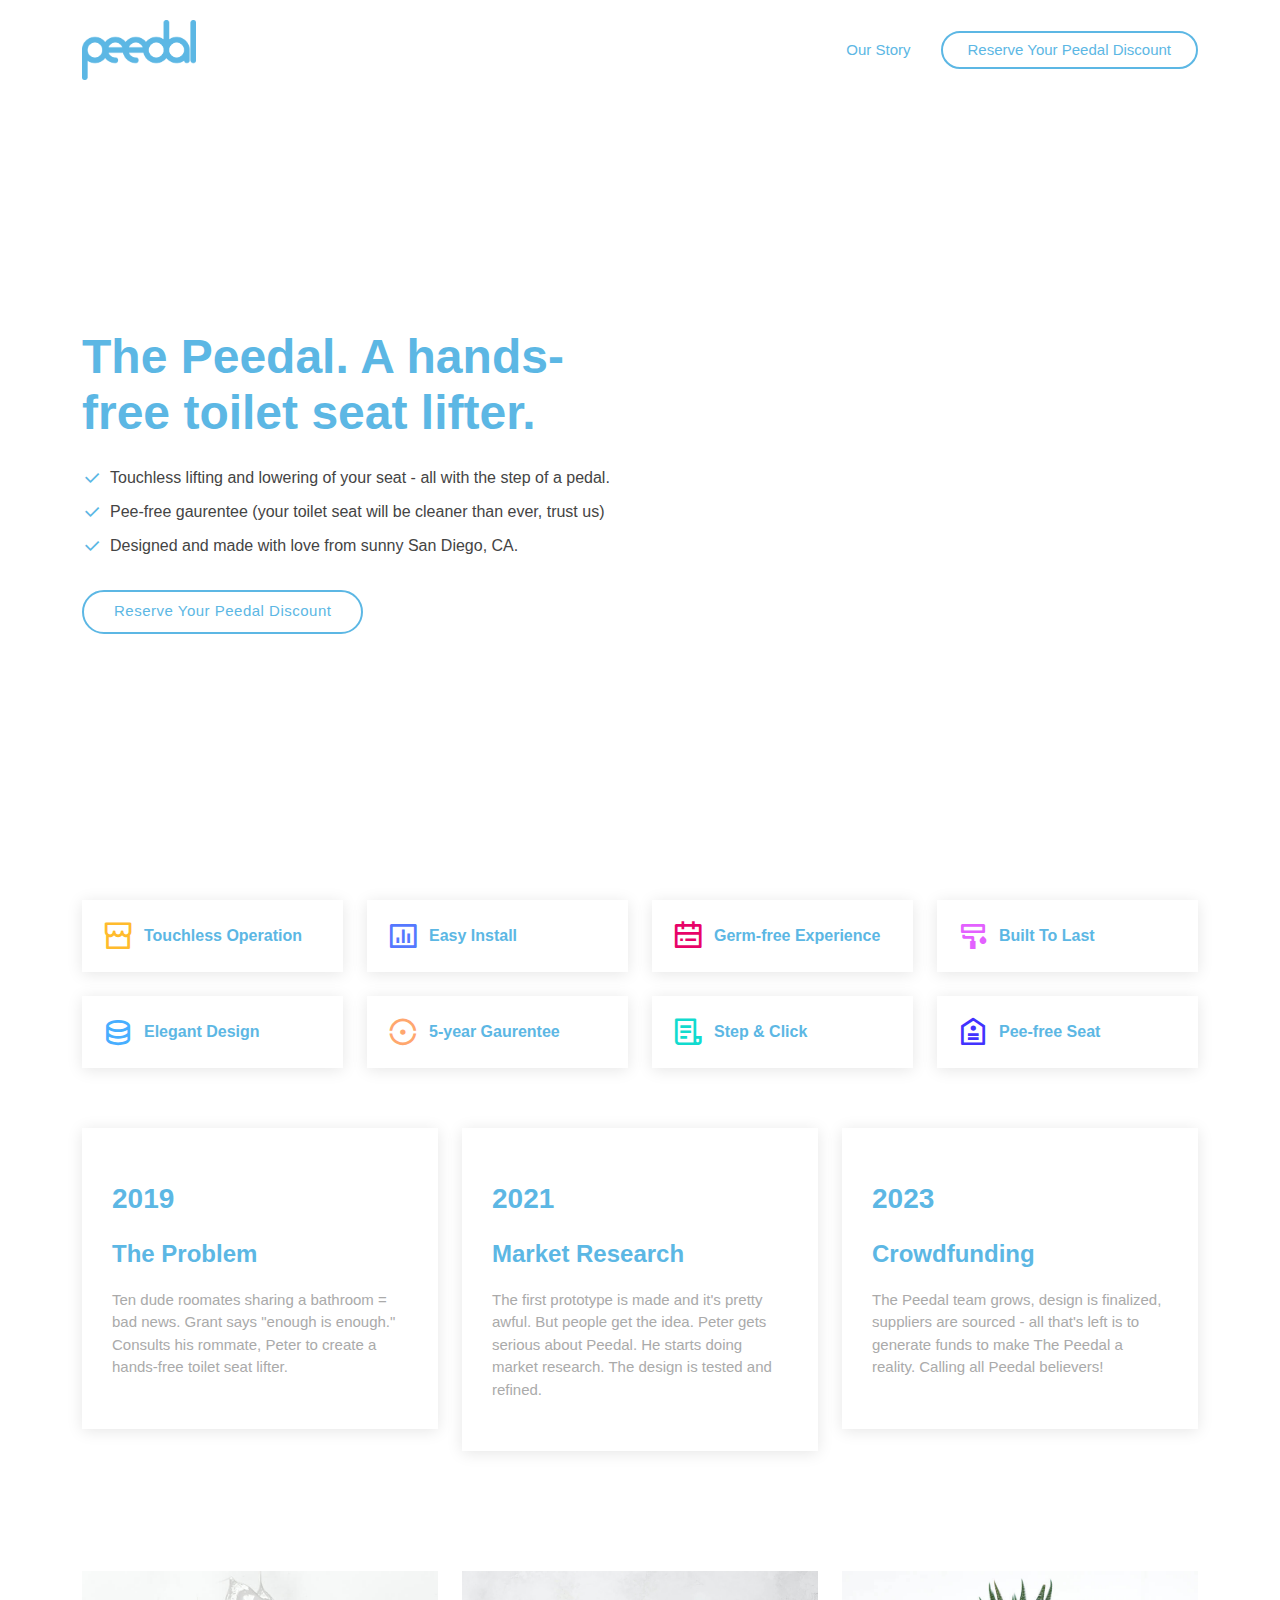
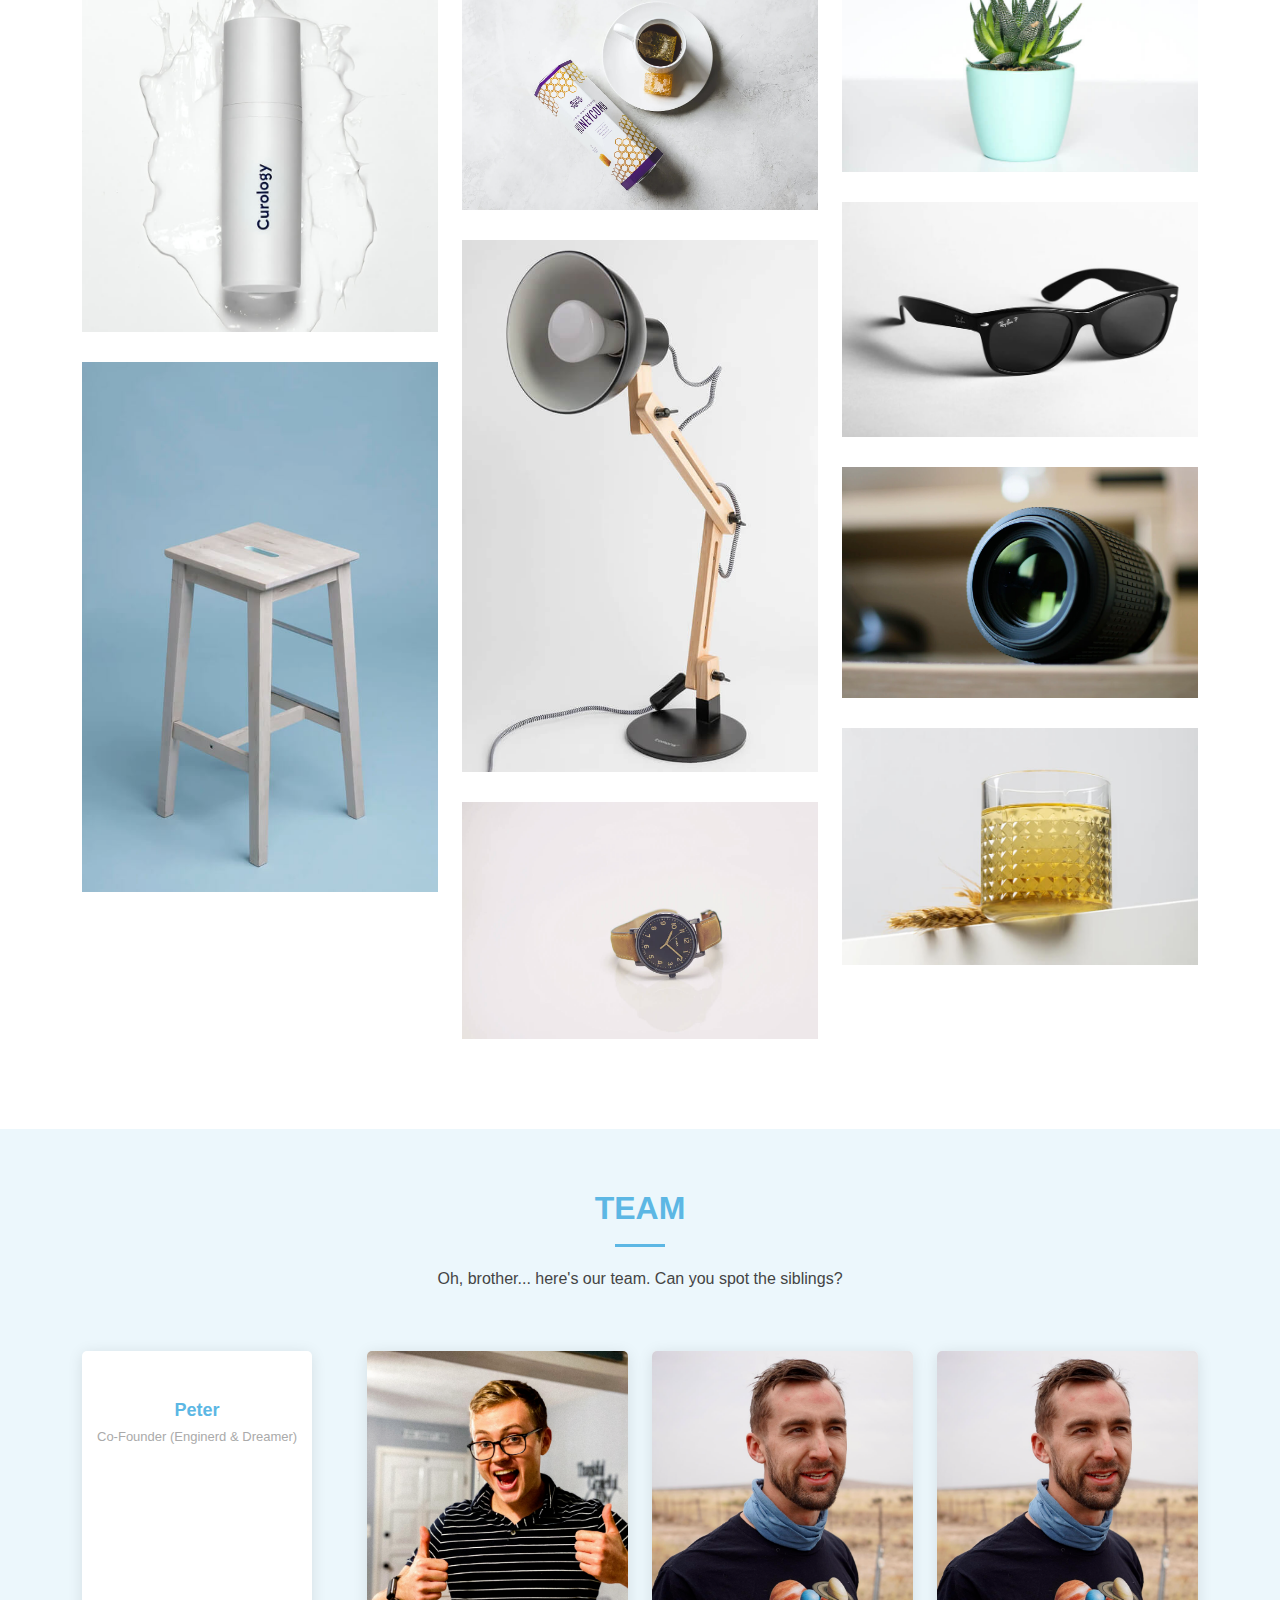
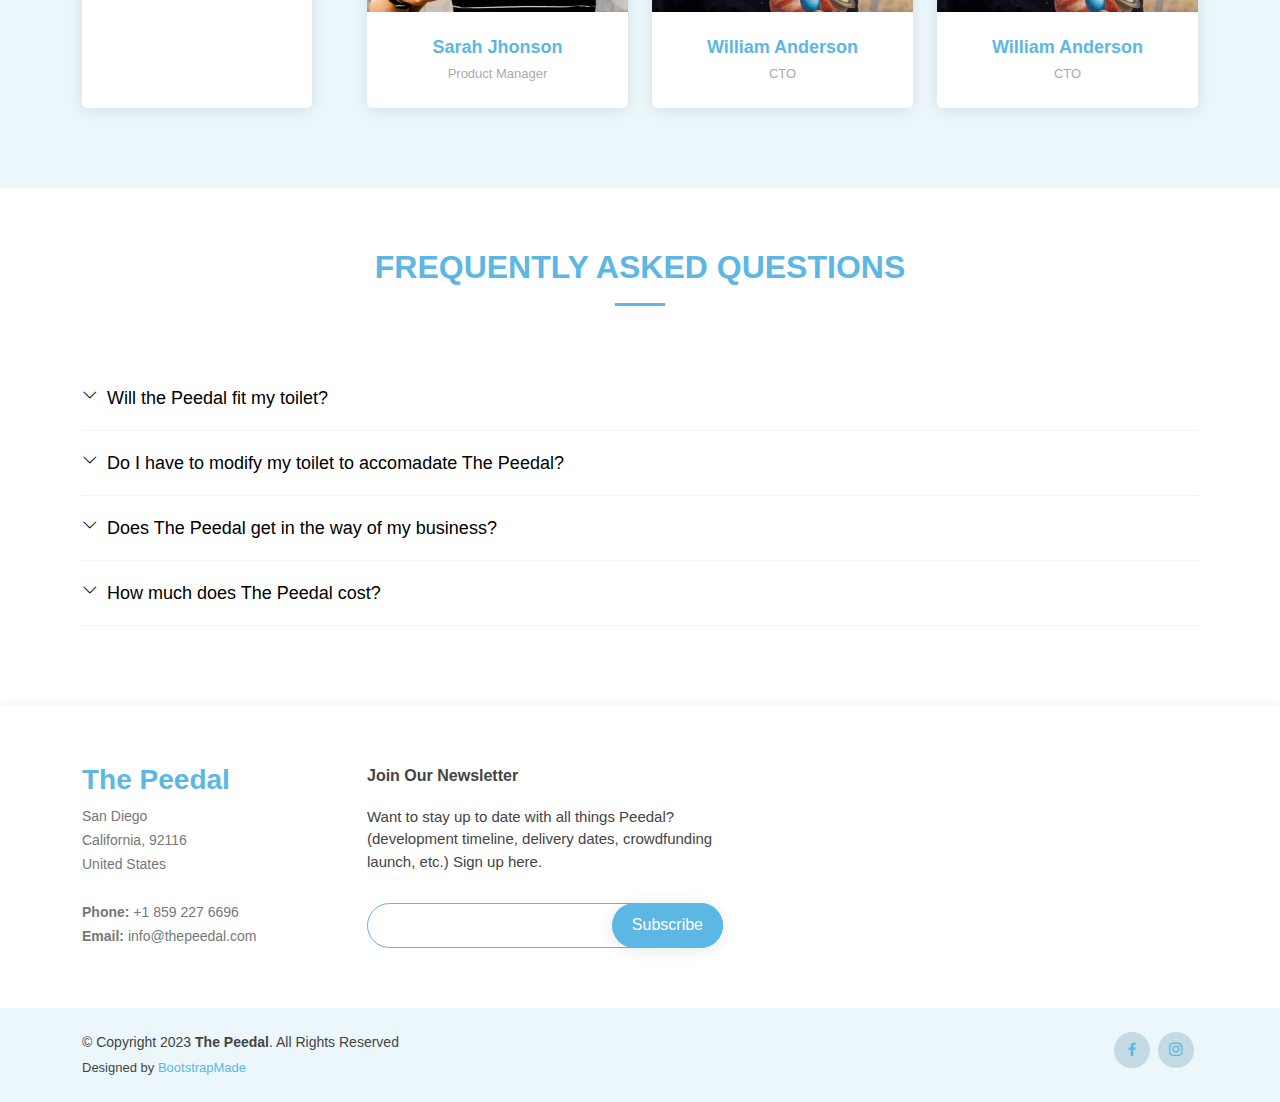
==== commit e033d1ee: "Getting closer, adding mailchimp key" ====
--- a/index.html
+++ b/index.html
@@ -37,8 +37,8 @@
       <!-- -->
       <nav id="navbar" class="navbar">
         <ul>
-          <li><a class="nav-link scrollto" href="#about">Our Story</a></li>
-          <li><a class="getstarted scrollto" href="inner-page.html">Reserve Your Peedal</a></li>
+          <li><a class="nav-link scrollto" href="#why-us">Our Story</a></li>
+          <li><a class="getstarted scrollto" href="inner-page.html">Reserve Your Peedal Discount</a></li>
         </ul>
         <i class="bi bi-list mobile-nav-toggle"></i>
       </nav><!-- .navbar -->
@@ -53,70 +53,105 @@
         <div class="col-lg-6 pt-2 pt-lg-0 order-2 order-lg-1 d-flex flex-column justify-content-center">
           <h1>The Peedal. A hands-free toilet seat lifter.</h1>
           <ul>
-            <li><i class="ri-check-line"></i>Made From 100% Recyclable Materials.</li>
-            <li><i class="ri-check-line"></i>Manufactured & Assembled By Hand In San Diego, CA.</li>
-            <li><i class="ri-check-line"></i>100% Customer Satisfaction Gaurenteed.</li>
+            <li><i class="ri-check-line"></i>Touchless lifting and lowering of your seat - all with the step of a pedal.</li>
+            <li><i class="ri-check-line"></i>Pee-free gaurentee (your toilet seat will be cleaner than ever, trust us)</li>
+            <li><i class="ri-check-line"></i>Designed and made with love from sunny San Diego, CA.</li>
           </ul>
           <div class="mt-3">
-            <a href="inner-page.html" class="btn-get-quote">Reserve Your Peedal</a>
+            <a href="inner-page.html" class="btn-get-quote">Reserve Your Peedal Discount</a>
           </div>
         </div>
         <div class="col-lg-6 order-1 order-lg-2 hero-img">
-          <img src="assets/img/peedal_animation.gif" class="img-fluid" alt="">
+          <img src="assets/img/peedal_animation_margin.gif" class="img-fluid" alt="">
         </div>
       </div>
     </div>
 
   </section><!-- End Hero -->
 
+  <section id="features" class="features">
+    <div class="container">
+
+      <div class="row">
+        <div class="col-lg-3 col-md-4">
+          <div class="icon-box">
+            <i class="ri-store-line" style="color: #ffbb2c;"></i>
+            <h3><a href="">Touchless Operation</a></h3>
+          </div>
+        </div>
+        <div class="col-lg-3 col-md-4 mt-4 mt-md-0">
+          <div class="icon-box">
+            <i class="ri-bar-chart-box-line" style="color: #5578ff;"></i>
+            <h3><a href="">Easy Install</a></h3>
+          </div>
+        </div>
+        <div class="col-lg-3 col-md-4 mt-4 mt-md-0">
+          <div class="icon-box">
+            <i class="ri-calendar-todo-line" style="color: #e80368;"></i>
+            <h3><a href="">Germ-free Experience</a></h3>
+          </div>
+        </div>
+        <div class="col-lg-3 col-md-4 mt-4 mt-lg-0">
+          <div class="icon-box">
+            <i class="ri-paint-brush-line" style="color: #e361ff;"></i>
+            <h3><a href="">Built To Last</a></h3>
+          </div>
+        </div>
+        <div class="col-lg-3 col-md-4 mt-4">
+          <div class="icon-box">
+            <i class="ri-database-2-line" style="color: #47aeff;"></i>
+            <h3><a href="">Elegant Design</a></h3>
+          </div>
+        </div>
+        <div class="col-lg-3 col-md-4 mt-4">
+          <div class="icon-box">
+            <i class="ri-gradienter-line" style="color: #ffa76e;"></i>
+            <h3><a href="">5-year Gaurentee</a></h3>
+          </div>
+        </div>
+        <div class="col-lg-3 col-md-4 mt-4">
+          <div class="icon-box">
+            <i class="ri-file-list-3-line" style="color: #11dbcf;"></i>
+            <h3><a href="">Step & Click</a></h3>
+          </div>
+        </div>
+        <div class="col-lg-3 col-md-4 mt-4">
+          <div class="icon-box">
+            <i class="ri-price-tag-2-line" style="color: #4233ff;"></i>
+            <h3><a href="">Pee-free Seat</a></h3>
+          </div>
+        </div>
+
+    </div>
+  </section><!-- End Features Section -->
+
   <main id="main">
-
-    <!-- ======= About Section ======= -->
-    <section id="about" class="about">
-      <div class="container">
-
-        <div class="row content">
-          <div class="col-lg-6">
-            <img src="assets/img/the_boys_rounded.png" class="img-fluid" alt="">
-          </div>
-          <div class="col-lg-6 pt-4 pt-lg-0">
-            <h2>Our Story</h2>
-            <h3>Ten Roomates + One Toilet = Pee On The Seat</h3>
-            <p>It all started with one roommate deciding enough was enough. Too often, he'd go to the bathroom to find either a. the toilet seat left up, or b. pee covering the toilet seat (aiming is hard sometimes...)</p>
-            <p>In 2019, he consulted his mechanical engineer roomy with an idea - what if we made a hands-free toilet seat lifter? After several prototypes, some blood sweat and tears, The Peedal was born.</p>
-          </div>
-        </div>
-
-      </div>
-    </section><!-- End About Section -->
 
     <!-- ======= Why Us Section ======= -->
     <section id="why-us" class="why-us">
       <div class="container">
-
         <div class="row">
-
           <div class="col-lg-4">
             <div class="box">
-              <span>01</span>
-              <h4>Lorem Ipsum</h4>
-              <p>Ulamco laboris nisi ut aliquip ex ea commodo consequat. Et consectetur ducimus vero placeat</p>
+              <span>2019</span>
+              <h4>The Problem</h4>
+              <p>Ten dude roomates sharing a bathroom = bad news. Grant says "enough is enough." Consults his rommate, Peter to create a hands-free toilet seat lifter.</p>
             </div>
           </div>
 
           <div class="col-lg-4 mt-4 mt-lg-0">
             <div class="box">
-              <span>02</span>
-              <h4>Repellat Nihil</h4>
-              <p>Dolorem est fugiat occaecati voluptate velit esse. Dicta veritatis dolor quod et vel dire leno para dest</p>
+              <span>2021</span>
+              <h4>Market Research</h4>
+              <p>The first prototype is made and it's pretty awful. But people get the idea. Peter gets serious about Peedal. He starts doing market research. The design is tested and refined.</p>
             </div>
           </div>
 
           <div class="col-lg-4 mt-4 mt-lg-0">
             <div class="box">
-              <span>03</span>
-              <h4> Ad ad velit qui</h4>
-              <p>Molestiae officiis omnis illo asperiores. Aut doloribus vitae sunt debitis quo vel nam quis</p>
+              <span>2023</span>
+              <h4>Crowdfunding</h4>
+              <p>The Peedal team grows, design is finalized, suppliers are sourced - all that's left is to generate funds to make The Peedal a reality. Calling all Peedal believers!</p>
             </div>
           </div>
 
@@ -125,205 +160,6 @@
       </div>
     </section><!-- End Why Us Section -->
 
-    <!-- ======= Counts Section ======= -->
-    <section id="counts" class="counts section-bg">
-      <div class="container">
-
-        <div class="row">
-
-          <div class="col-lg-3 col-md-6">
-            <div class="count-box">
-              <i class="bi bi-emoji-smile"></i>
-              <span data-purecounter-start="0" data-purecounter-end="232" data-purecounter-duration="1" class="purecounter"></span>
-              <p>Happy Clients</p>
-            </div>
-          </div>
-
-          <div class="col-lg-3 col-md-6 mt-5 mt-md-0">
-            <div class="count-box">
-              <i class="bi bi-journal-richtext"></i>
-              <span data-purecounter-start="0" data-purecounter-end="521" data-purecounter-duration="1" class="purecounter"></span>
-              <p>Projects</p>
-            </div>
-          </div>
-
-          <div class="col-lg-3 col-md-6 mt-5 mt-lg-0">
-            <div class="count-box">
-              <i class="bi bi-headset"></i>
-              <span data-purecounter-start="0" data-purecounter-end="1463" data-purecounter-duration="1" class="purecounter"></span>
-              <p>Hours Of Support</p>
-            </div>
-          </div>
-
-          <div class="col-lg-3 col-md-6 mt-5 mt-lg-0">
-            <div class="count-box">
-              <i class="bi bi-people"></i>
-              <span data-purecounter-start="0" data-purecounter-end="15" data-purecounter-duration="1" class="purecounter"></span>
-              <p>Hard Workers</p>
-            </div>
-          </div>
-
-        </div>
-
-      </div>
-    </section><!-- End Counts Section -->
-
-    <!-- ======= Services Section ======= -->
-    <section id="services" class="services">
-      <div class="container">
-
-        <div class="section-title">
-          <h2>Services</h2>
-          <p>Magnam dolores commodi suscipit. Necessitatibus eius consequatur ex aliquid fuga eum quidem. Sit sint consectetur velit. Quisquam quos quisquam cupiditate. Et nemo qui impedit suscipit alias ea. Quia fugiat sit in iste officiis commodi quidem hic quas.</p>
-        </div>
-
-        <div class="row">
-          <div class="content col-xl-5 d-flex flex-column justify-content-center">
-            <img src="assets/img/services.png" class="img-fluid" alt="">
-          </div>
-          <div class="col-xl-7">
-            <div class="icon-boxes d-flex flex-column justify-content-center">
-              <div class="row">
-                <div class="col-lg-6 d-flex align-items-stretch" data-aos="zoom-in" data-aos-delay="100">
-                  <div class="icon-box iconbox-blue">
-                    <div class="icon">
-                      <svg width="100" height="100" viewBox="0 0 600 600" xmlns="http://www.w3.org/2000/svg">
-                        <path stroke="none" stroke-width="0" fill="#f5f5f5" d="M300,521.0016835830174C376.1290562159157,517.8887921683347,466.0731472004068,529.7835943286574,510.70327084640275,468.03025145048787C554.3714126377745,407.6079735673963,508.03601936045806,328.9844924480964,491.2728898941984,256.3432110539036C474.5976632858925,184.082847569629,479.9380746630129,96.60480741107993,416.23090153303,58.64404602377083C348.86323505073057,18.502131276798302,261.93793281208167,40.57373210992963,193.5410806939664,78.93577620505333C130.42746243093433,114.334589627462,98.30271207620316,179.96522072025542,76.75703585869454,249.04625023123273C51.97151888228291,328.5150500222984,13.704378332031375,421.85034740162234,66.52175969318436,486.19268352777647C119.04800174914682,550.1803526380478,217.28368757567262,524.383925680826,300,521.0016835830174"></path>
-                      </svg>
-                      <i class="bx bxl-dribbble"></i>
-                    </div>
-                    <h4><a href="">Lorem Ipsum</a></h4>
-                    <p>Voluptatum deleniti atque corrupti quos dolores et quas molestias excepturi</p>
-                  </div>
-                </div>
-
-                <div class="col-lg-6 d-flex align-items-stretch mt-4 mt-lg-0" data-aos="zoom-in" data-aos-delay="200">
-                  <div class="icon-box iconbox-orange ">
-                    <div class="icon">
-                      <svg width="100" height="100" viewBox="0 0 600 600" xmlns="http://www.w3.org/2000/svg">
-                        <path stroke="none" stroke-width="0" fill="#f5f5f5" d="M300,582.0697525312426C382.5290701553225,586.8405444964366,449.9789794690241,525.3245884688669,502.5850820975895,461.55621195738473C556.606425686781,396.0723002908107,615.8543463187945,314.28637112970534,586.6730223649479,234.56875336149918C558.9533121215079,158.8439757836574,454.9685369536778,164.00468322053177,381.49747125262974,130.76875717737553C312.15926192815925,99.40240125094834,248.97055460311594,18.661163978235184,179.8680185752513,50.54337015887873C110.5421016452524,82.52863877960104,119.82277516462835,180.83849132639028,109.12597500060166,256.43424936330496C100.08760227029461,320.3096726198365,92.17705696193138,384.0621239912766,124.79988738764834,439.7174275375508C164.83382741302287,508.01625554203684,220.96474134820875,577.5009287672846,300,582.0697525312426"></path>
-                      </svg>
-                      <i class="bx bx-file"></i>
-                    </div>
-                    <h4><a href="">Sed Perspiciatis</a></h4>
-                    <p>Duis aute irure dolor in reprehenderit in voluptate velit esse cillum dolore</p>
-                  </div>
-                </div>
-
-                <div class="col-lg-6 d-flex align-items-stretch mt-4" data-aos="zoom-in" data-aos-delay="300">
-                  <div class="icon-box iconbox-pink">
-                    <div class="icon">
-                      <svg width="100" height="100" viewBox="0 0 600 600" xmlns="http://www.w3.org/2000/svg">
-                        <path stroke="none" stroke-width="0" fill="#f5f5f5" d="M300,541.5067337569781C382.14930387511276,545.0595476570109,479.8736841581634,548.3450877840088,526.4010558755058,480.5488172755941C571.5218469581645,414.80211281144784,517.5187510058486,332.0715597781072,496.52539010469104,255.14436215662573C477.37192572678356,184.95920475031193,473.57363656557914,105.61284051026155,413.0603344069578,65.22779650032875C343.27470386102294,18.654635553484475,251.2091493199835,5.337323636656869,175.0934190732945,40.62881213300186C97.87086631185822,76.43348514350839,51.98124368387456,156.15599469081315,36.44837278890362,239.84606092416172C21.716077023791087,319.22268207091537,43.775223500013084,401.1760424656574,96.891909868211,461.97329694683043C147.22146801428983,519.5804099606455,223.5754009179313,538.201503339737,300,541.5067337569781"></path>
-                      </svg>
-                      <i class="bx bx-tachometer"></i>
-                    </div>
-                    <h4><a href="">Magni Dolores</a></h4>
-                    <p>Excepteur sint occaecat cupidatat non proident, sunt in culpa qui officia</p>
-                  </div>
-                </div>
-
-                <div class="col-lg-6 d-flex align-items-stretch mt-4" data-aos="zoom-in" data-aos-delay="100">
-                  <div class="icon-box iconbox-teal">
-                    <div class="icon">
-                      <svg width="100" height="100" viewBox="0 0 600 600" xmlns="http://www.w3.org/2000/svg">
-                        <path stroke="none" stroke-width="0" fill="#f5f5f5" d="M300,503.46388370962813C374.79870501325706,506.71871716319447,464.8034551963731,527.1746412648533,510.4981551193396,467.86667711651364C555.9287308511215,408.9015244558933,512.6030010748507,327.5744911775523,490.211057578863,256.5855673507754C471.097692560561,195.9906835881958,447.69079081568157,138.11976852964426,395.19560036434837,102.3242989838813C329.3053358748298,57.3949838291264,248.02791733380457,8.279543830951368,175.87071277845988,42.242879143198664C103.41431057327972,76.34704239035025,93.79494320519305,170.9812938413882,81.28167332365135,250.07896920659033C70.17666984294237,320.27484674793965,64.84698225790005,396.69656628748305,111.28512138212992,450.4950937839243C156.20124167950087,502.5303643271138,231.32542653798444,500.4755392045468,300,503.46388370962813"></path>
-                      </svg>
-                      <i class="bx bx-layer"></i>
-                    </div>
-                    <h4><a href="">Nemo Enim</a></h4>
-                    <p>At vero eos et accusamus et iusto odio dignissimos ducimus qui blanditiis</p>
-                  </div>
-                </div>
-              </div>
-            </div><!-- End .content-->
-          </div>
-        </div>
-
-      </div>
-    </section><!-- End Services Section -->
-
-    <!-- ======= Features Section ======= -->
-    <section id="features" class="features">
-      <div class="container">
-
-        <div class="row">
-          <div class="col-lg-3 col-md-4">
-            <div class="icon-box">
-              <i class="ri-store-line" style="color: #ffbb2c;"></i>
-              <h3><a href="">Lorem Ipsum</a></h3>
-            </div>
-          </div>
-          <div class="col-lg-3 col-md-4 mt-4 mt-md-0">
-            <div class="icon-box">
-              <i class="ri-bar-chart-box-line" style="color: #5578ff;"></i>
-              <h3><a href="">Dolor Sitema</a></h3>
-            </div>
-          </div>
-          <div class="col-lg-3 col-md-4 mt-4 mt-md-0">
-            <div class="icon-box">
-              <i class="ri-calendar-todo-line" style="color: #e80368;"></i>
-              <h3><a href="">Sed perspiciatis</a></h3>
-            </div>
-          </div>
-          <div class="col-lg-3 col-md-4 mt-4 mt-lg-0">
-            <div class="icon-box">
-              <i class="ri-paint-brush-line" style="color: #e361ff;"></i>
-              <h3><a href="">Magni Dolores</a></h3>
-            </div>
-          </div>
-          <div class="col-lg-3 col-md-4 mt-4">
-            <div class="icon-box">
-              <i class="ri-database-2-line" style="color: #47aeff;"></i>
-              <h3><a href="">Nemo Enim</a></h3>
-            </div>
-          </div>
-          <div class="col-lg-3 col-md-4 mt-4">
-            <div class="icon-box">
-              <i class="ri-gradienter-line" style="color: #ffa76e;"></i>
-              <h3><a href="">Eiusmod Tempor</a></h3>
-            </div>
-          </div>
-          <div class="col-lg-3 col-md-4 mt-4">
-            <div class="icon-box">
-              <i class="ri-file-list-3-line" style="color: #11dbcf;"></i>
-              <h3><a href="">Midela Teren</a></h3>
-            </div>
-          </div>
-          <div class="col-lg-3 col-md-4 mt-4">
-            <div class="icon-box">
-              <i class="ri-price-tag-2-line" style="color: #4233ff;"></i>
-              <h3><a href="">Pira Neve</a></h3>
-            </div>
-          </div>
-          <div class="col-lg-3 col-md-4 mt-4">
-            <div class="icon-box">
-              <i class="ri-anchor-line" style="color: #b2904f;"></i>
-              <h3><a href="">Dirada Pack</a></h3>
-            </div>
-          </div>
-          <div class="col-lg-3 col-md-4 mt-4">
-            <div class="icon-box">
-              <i class="ri-disc-line" style="color: #b20969;"></i>
-              <h3><a href="">Moton Ideal</a></h3>
-            </div>
-          </div>
-          <div class="col-lg-3 col-md-4 mt-4">
-            <div class="icon-box">
-              <i class="ri-base-station-line" style="color: #ff5828;"></i>
-              <h3><a href="">Verdo Park</a></h3>
-            </div>
-          </div>
-          <div class="col-lg-3 col-md-4 mt-4">
-            <div class="icon-box">
-              <i class="ri-fingerprint-line" style="color: #29cc61;"></i>
-              <h3><a href="">Flavor Nivelanda</a></h3>
-            </div>
-          </div>
-        </div>
-
-      </div>
-    </section><!-- End Features Section -->
 
     <!-- ======= Portfolio Section ======= -->
     <section id="portfolio" class="portfolio">
@@ -331,12 +167,6 @@
 
         <div class="row">
           <div class="col-lg-12 d-flex justify-content-center">
-            <ul id="portfolio-flters">
-              <li data-filter="*" class="filter-active">All</li>
-              <li data-filter=".filter-app">App</li>
-              <li data-filter=".filter-card">Card</li>
-              <li data-filter=".filter-web">Web</li>
-            </ul>
           </div>
         </div>
 
@@ -350,7 +180,6 @@
                 <p>App</p>
                 <div class="portfolio-links">
                   <a href="assets/img/portfolio/portfolio-1.jpg" data-gallery="portfolioGallery" class="portfolio-lightbox" title="App 1"><i class="bx bx-plus"></i></a>
-                  <a href="portfolio-details.html" title="More Details"><i class="bx bx-link"></i></a>
                 </div>
               </div>
             </div>
@@ -364,7 +193,6 @@
                 <p>Web</p>
                 <div class="portfolio-links">
                   <a href="assets/img/portfolio/portfolio-2.jpg" data-gallery="portfolioGallery" class="portfolio-lightbox" title="Web 3"><i class="bx bx-plus"></i></a>
-                  <a href="portfolio-details.html" title="More Details"><i class="bx bx-link"></i></a>
                 </div>
               </div>
             </div>
@@ -378,7 +206,6 @@
                 <p>App</p>
                 <div class="portfolio-links">
                   <a href="assets/img/portfolio/portfolio-3.jpg" data-gallery="portfolioGallery" class="portfolio-lightbox" title="App 2"><i class="bx bx-plus"></i></a>
-                  <a href="portfolio-details.html" title="More Details"><i class="bx bx-link"></i></a>
                 </div>
               </div>
             </div>
@@ -392,7 +219,6 @@
                 <p>Card</p>
                 <div class="portfolio-links">
                   <a href="assets/img/portfolio/portfolio-4.jpg" data-gallery="portfolioGallery" class="portfolio-lightbox" title="Card 2"><i class="bx bx-plus"></i></a>
-                  <a href="portfolio-details.html" title="More Details"><i class="bx bx-link"></i></a>
                 </div>
               </div>
             </div>
@@ -406,7 +232,6 @@
                 <p>Web</p>
                 <div class="portfolio-links">
                   <a href="assets/img/portfolio/portfolio-5.jpg" data-gallery="portfolioGallery" class="portfolio-lightbox" title="Web 2"><i class="bx bx-plus"></i></a>
-                  <a href="portfolio-details.html" title="More Details"><i class="bx bx-link"></i></a>
                 </div>
               </div>
             </div>
@@ -420,7 +245,6 @@
                 <p>App</p>
                 <div class="portfolio-links">
                   <a href="assets/img/portfolio/portfolio-6.jpg" data-gallery="portfolioGallery" class="portfolio-lightbox" title="App 3"><i class="bx bx-plus"></i></a>
-                  <a href="portfolio-details.html" title="More Details"><i class="bx bx-link"></i></a>
                 </div>
               </div>
             </div>
@@ -434,7 +258,6 @@
                 <p>Card</p>
                 <div class="portfolio-links">
                   <a href="assets/img/portfolio/portfolio-7.jpg" data-gallery="portfolioGallery" class="portfolio-lightbox" title="Card 1"><i class="bx bx-plus"></i></a>
-                  <a href="portfolio-details.html" title="More Details"><i class="bx bx-link"></i></a>
                 </div>
               </div>
             </div>
@@ -448,7 +271,6 @@
                 <p>Card</p>
                 <div class="portfolio-links">
                   <a href="assets/img/portfolio/portfolio-8.jpg" data-gallery="portfolioGallery" class="portfolio-lightbox" title="Card 3"><i class="bx bx-plus"></i></a>
-                  <a href="portfolio-details.html" title="More Details"><i class="bx bx-link"></i></a>
                 </div>
               </div>
             </div>
@@ -462,7 +284,6 @@
                 <p>Web</p>
                 <div class="portfolio-links">
                   <a href="assets/img/portfolio/portfolio-9.jpg" data-gallery="portfolioGallery" class="portfolio-lightbox" title="Web 3"><i class="bx bx-plus"></i></a>
-                  <a href="portfolio-details.html" title="More Details"><i class="bx bx-link"></i></a>
                 </div>
               </div>
             </div>
@@ -479,7 +300,7 @@
 
         <div class="section-title">
           <h2>Team</h2>
-          <p>Magnam dolores commodi suscipit. Necessitatibus eius consequatur ex aliquid fuga eum quidem. Sit sint consectetur velit. Quisquam quos quisquam cupiditate. Et nemo qui impedit suscipit alias ea. Quia fugiat sit in iste officiis commodi quidem hic quas.</p>
+          <p>Oh, brother... here's our team. Can you spot the siblings?</p>
         </div>
 
         <div class="row">
@@ -487,17 +308,14 @@
           <div class="col-lg-3 col-md-6 d-flex align-items-stretch">
             <div class="member">
               <div class="member-img">
-                <img src="assets/img/team/team-1.jpg" class="img-fluid" alt="">
+                <img src="assets/img/team/peter_profile.jpg" class="img-fluid" alt="">
                 <div class="social">
-                  <a href=""><i class="bi bi-twitter"></i></a>
-                  <a href=""><i class="bi bi-facebook"></i></a>
-                  <a href=""><i class="bi bi-instagram"></i></a>
                   <a href=""><i class="bi bi-linkedin"></i></a>
                 </div>
               </div>
               <div class="member-info">
-                <h4>Walter White</h4>
-                <span>Chief Executive Officer</span>
+                <h4>Peter</h4>
+                <span>Co-Founder (Enginerd & Dreamer)</span>
               </div>
             </div>
           </div>
@@ -505,11 +323,8 @@
           <div class="col-lg-3 col-md-6 d-flex align-items-stretch">
             <div class="member">
               <div class="member-img">
-                <img src="assets/img/team/team-2.jpg" class="img-fluid" alt="">
+                <img src="assets/img/team/grant_profile.png" class="img-fluid" alt="">
                 <div class="social">
-                  <a href=""><i class="bi bi-twitter"></i></a>
-                  <a href=""><i class="bi bi-facebook"></i></a>
-                  <a href=""><i class="bi bi-instagram"></i></a>
                   <a href=""><i class="bi bi-linkedin"></i></a>
                 </div>
               </div>
@@ -523,11 +338,8 @@
           <div class="col-lg-3 col-md-6 d-flex align-items-stretch">
             <div class="member">
               <div class="member-img">
-                <img src="assets/img/team/team-3.jpg" class="img-fluid" alt="">
+                <img src="assets/img/team/nathan_profile.png" class="img-fluid" alt="">
                 <div class="social">
-                  <a href=""><i class="bi bi-twitter"></i></a>
-                  <a href=""><i class="bi bi-facebook"></i></a>
-                  <a href=""><i class="bi bi-instagram"></i></a>
                   <a href=""><i class="bi bi-linkedin"></i></a>
                 </div>
               </div>
@@ -541,17 +353,14 @@
           <div class="col-lg-3 col-md-6 d-flex align-items-stretch">
             <div class="member">
               <div class="member-img">
-                <img src="assets/img/team/team-4.jpg" class="img-fluid" alt="">
+                <img src="assets/img/team/nathan_profile.png" class="img-fluid" alt="">
                 <div class="social">
-                  <a href=""><i class="bi bi-twitter"></i></a>
-                  <a href=""><i class="bi bi-facebook"></i></a>
-                  <a href=""><i class="bi bi-instagram"></i></a>
                   <a href=""><i class="bi bi-linkedin"></i></a>
                 </div>
               </div>
               <div class="member-info">
-                <h4>Amanda Jepson</h4>
-                <span>Accountant</span>
+                <h4>William Anderson</h4>
+                <span>CTO</span>
               </div>
             </div>
           </div>
@@ -560,61 +369,6 @@
 
       </div>
     </section><!-- End Team Section -->
-
-    <!-- ======= Pricing Section ======= -->
-    <section id="pricing" class="pricing">
-      <div class="container">
-
-        <div class="section-title">
-          <h2>Pricing</h2>
-          <p>Magnam dolores commodi suscipit. Necessitatibus eius consequatur ex aliquid fuga eum quidem. Sit sint consectetur velit. Quisquam quos quisquam cupiditate. Et nemo qui impedit suscipit alias ea. Quia fugiat sit in iste officiis commodi quidem hic quas.</p>
-        </div>
-
-        <div class="row no-gutters">
-
-          <div class="col-lg-4 box">
-            <h3>Free</h3>
-            <h4>$0<span>per month</span></h4>
-            <ul>
-              <li><i class="bx bx-check"></i> Quam adipiscing vitae proin</li>
-              <li><i class="bx bx-check"></i> Nec feugiat nisl pretium</li>
-              <li><i class="bx bx-check"></i> Nulla at volutpat diam uteera</li>
-              <li class="na"><i class="bx bx-x"></i> <span>Pharetra massa massa ultricies</span></li>
-              <li class="na"><i class="bx bx-x"></i> <span>Massa ultricies mi quis hendrerit</span></li>
-            </ul>
-            <a href="#" class="btn-buy">Get Started</a>
-          </div>
-
-          <div class="col-lg-4 box featured">
-            <h3>Business</h3>
-            <h4>$29<span>per month</span></h4>
-            <ul>
-              <li><i class="bx bx-check"></i> Quam adipiscing vitae proin</li>
-              <li><i class="bx bx-check"></i> Nec feugiat nisl pretium</li>
-              <li><i class="bx bx-check"></i> Nulla at volutpat diam uteera</li>
-              <li><i class="bx bx-check"></i> Pharetra massa massa ultricies</li>
-              <li><i class="bx bx-check"></i> Massa ultricies mi quis hendrerit</li>
-            </ul>
-            <a href="#" class="btn-buy">Get Started</a>
-          </div>
-
-          <div class="col-lg-4 box">
-            <h3>Developer</h3>
-            <h4>$49<span>per month</span></h4>
-            <ul>
-              <li><i class="bx bx-check"></i> Quam adipiscing vitae proin</li>
-              <li><i class="bx bx-check"></i> Nec feugiat nisl pretium</li>
-              <li><i class="bx bx-check"></i> Nulla at volutpat diam uteera</li>
-              <li><i class="bx bx-check"></i> Pharetra massa massa ultricies</li>
-              <li><i class="bx bx-check"></i> Massa ultricies mi quis hendrerit</li>
-            </ul>
-            <a href="#" class="btn-buy">Get Started</a>
-          </div>
-
-        </div>
-
-      </div>
-    </section><!-- End Pricing Section -->
 
     <!-- ======= Frequently Asked Questions Section ======= -->
     <section id="faq" class="faq">
@@ -627,132 +381,43 @@
         <ul class="faq-list">
 
           <li>
-            <div data-bs-toggle="collapse" class="collapsed question" href="#faq1">Non consectetur a erat nam at lectus urna duis? <i class="bi bi-chevron-down icon-show"></i><i class="bi bi-chevron-up icon-close"></i></div>
+            <div data-bs-toggle="collapse" class="collapsed question" href="#faq1">Will the Peedal fit my toilet? <i class="bi bi-chevron-down icon-show"></i><i class="bi bi-chevron-up icon-close"></i></div>
             <div id="faq1" class="collapse" data-bs-parent=".faq-list">
               <p>
-                Feugiat pretium nibh ipsum consequat. Tempus iaculis urna id volutpat lacus laoreet non curabitur gravida. Venenatis lectus magna fringilla urna porttitor rhoncus dolor purus non.
+                We currently support almost all plastic toilet seats. We support toilet seat heights (as measured from the ground to the underside of your seat) of 14.5-17.5 inches. If you have any concerns about form or fit, please reach out to info@thepeedal.com!
               </p>
             </div>
           </li>
 
           <li>
-            <div data-bs-toggle="collapse" href="#faq2" class="collapsed question">Feugiat scelerisque varius morbi enim nunc faucibus a pellentesque? <i class="bi bi-chevron-down icon-show"></i><i class="bi bi-chevron-up icon-close"></i></div>
+            <div data-bs-toggle="collapse" href="#faq2" class="collapsed question">Do I have to modify my toilet to accomadate The Peedal? <i class="bi bi-chevron-down icon-show"></i><i class="bi bi-chevron-up icon-close"></i></div>
             <div id="faq2" class="collapse" data-bs-parent=".faq-list">
               <p>
-                Dolor sit amet consectetur adipiscing elit pellentesque habitant morbi. Id interdum velit laoreet id donec ultrices. Fringilla phasellus faucibus scelerisque eleifend donec pretium. Est pellentesque elit ullamcorper dignissim. Mauris ultrices eros in cursus turpis massa tincidunt dui.
+                Nope. It takes about 5 minutes to fully install The Peedal in most bathrooms. All mounts are adhered using Gorilla Tape and can be removed at any point without leaving a trace.
               </p>
             </div>
           </li>
 
           <li>
-            <div data-bs-toggle="collapse" href="#faq3" class="collapsed question">Dolor sit amet consectetur adipiscing elit pellentesque habitant morbi? <i class="bi bi-chevron-down icon-show"></i><i class="bi bi-chevron-up icon-close"></i></div>
+            <div data-bs-toggle="collapse" href="#faq3" class="collapsed question">Does The Peedal get in the way of my business?<i class="bi bi-chevron-down icon-show"></i><i class="bi bi-chevron-up icon-close"></i></div>
             <div id="faq3" class="collapse" data-bs-parent=".faq-list">
               <p>
-                Eleifend mi in nulla posuere sollicitudin aliquam ultrices sagittis orci. Faucibus pulvinar elementum integer enim. Sem nulla pharetra diam sit amet nisl suscipit. Rutrum tellus pellentesque eu tincidunt. Lectus urna duis convallis convallis tellus. Urna molestie at elementum eu facilisis sed odio morbi quis
+                We've designed The Peedal to be out of the way - meaning, you won't even notice it when you're sitting on your throne of glory. You might be tempted to press it, because let's be honest - it's pretty satisfying.
               </p>
             </div>
           </li>
 
           <li>
-            <div data-bs-toggle="collapse" href="#faq4" class="collapsed question">Ac odio tempor orci dapibus. Aliquam eleifend mi in nulla? <i class="bi bi-chevron-down icon-show"></i><i class="bi bi-chevron-up icon-close"></i></div>
+            <div data-bs-toggle="collapse" href="#faq4" class="collapsed question">How much does The Peedal cost?<i class="bi bi-chevron-down icon-show"></i><i class="bi bi-chevron-up icon-close"></i></div>
             <div id="faq4" class="collapse" data-bs-parent=".faq-list">
               <p>
-                Dolor sit amet consectetur adipiscing elit pellentesque habitant morbi. Id interdum velit laoreet id donec ultrices. Fringilla phasellus faucibus scelerisque eleifend donec pretium. Est pellentesque elit ullamcorper dignissim. Mauris ultrices eros in cursus turpis massa tincidunt dui.
+                The current plan for MSRP is $50 USD. However, anyone who reserves early will be able to get The Peedal for $35 USD.
               </p>
             </div>
           </li>
 
-          <li>
-            <div data-bs-toggle="collapse" href="#faq5" class="collapsed question">Tempus quam pellentesque nec nam aliquam sem et tortor consequat? <i class="bi bi-chevron-down icon-show"></i><i class="bi bi-chevron-up icon-close"></i></div>
-            <div id="faq5" class="collapse" data-bs-parent=".faq-list">
-              <p>
-                Molestie a iaculis at erat pellentesque adipiscing commodo. Dignissim suspendisse in est ante in. Nunc vel risus commodo viverra maecenas accumsan. Sit amet nisl suscipit adipiscing bibendum est. Purus gravida quis blandit turpis cursus in
-              </p>
-            </div>
-          </li>
-
-          <li>
-            <div data-bs-toggle="collapse" href="#faq6" class="collapsed question">Tortor vitae purus faucibus ornare. Varius vel pharetra vel turpis nunc eget lorem dolor? <i class="bi bi-chevron-down icon-show"></i><i class="bi bi-chevron-up icon-close"></i></div>
-            <div id="faq6" class="collapse" data-bs-parent=".faq-list">
-              <p>
-                Laoreet sit amet cursus sit amet dictum sit amet justo. Mauris vitae ultricies leo integer malesuada nunc vel. Tincidunt eget nullam non nisi est sit amet. Turpis nunc eget lorem dolor sed. Ut venenatis tellus in metus vulputate eu scelerisque. Pellentesque diam volutpat commodo sed egestas egestas fringilla phasellus faucibus. Nibh tellus molestie nunc non blandit massa enim nec.
-              </p>
-            </div>
-          </li>
-
-        </ul>
-
       </div>
     </section><!-- End Frequently Asked Questions Section -->
-
-    <!-- ======= Contact Section ======= -->
-    <section id="contact" class="contact section-bg">
-      <div class="container">
-
-        <div class="section-title">
-          <h2>Contact</h2>
-          <p>Magnam dolores commodi suscipit. Necessitatibus eius consequatur ex aliquid fuga eum quidem. Sit sint consectetur velit. Quisquam quos quisquam cupiditate. Et nemo qui impedit suscipit alias ea. Quia fugiat sit in iste officiis commodi quidem hic quas.</p>
-        </div>
-
-        <div class="row">
-
-          <div class="col-lg-6">
-
-            <div class="row">
-              <div class="col-md-12">
-                <div class="info-box">
-                  <i class="bx bx-map"></i>
-                  <h3>Our Address</h3>
-                  <p>A108 Adam Street, New York, NY 535022</p>
-                </div>
-              </div>
-              <div class="col-md-6">
-                <div class="info-box mt-4">
-                  <i class="bx bx-envelope"></i>
-                  <h3>Email Us</h3>
-                  <p>info@example.com<br>contact@example.com</p>
-                </div>
-              </div>
-              <div class="col-md-6">
-                <div class="info-box mt-4">
-                  <i class="bx bx-phone-call"></i>
-                  <h3>Call Us</h3>
-                  <p>+1 5589 55488 55<br>+1 6678 254445 41</p>
-                </div>
-              </div>
-            </div>
-
-          </div>
-
-          <div class="col-lg-6 mt-4 mt-lg-0">
-            <form action="forms/contact.php" method="post" role="form" class="php-email-form">
-              <div class="row">
-                <div class="col-md-6 form-group">
-                  <input type="text" name="name" class="form-control" id="name" placeholder="Your Name" required>
-                </div>
-                <div class="col-md-6 form-group mt-3 mt-md-0">
-                  <input type="email" class="form-control" name="email" id="email" placeholder="Your Email" required>
-                </div>
-              </div>
-              <div class="form-group mt-3">
-                <input type="text" class="form-control" name="subject" id="subject" placeholder="Subject" required>
-              </div>
-              <div class="form-group mt-3">
-                <textarea class="form-control" name="message" rows="5" placeholder="Message" required></textarea>
-              </div>
-              <div class="my-3">
-                <div class="loading">Loading</div>
-                <div class="error-message"></div>
-                <div class="sent-message">Your message has been sent. Thank you!</div>
-              </div>
-              <div class="text-center"><button type="submit">Send Message</button></div>
-            </form>
-          </div>
-
-        </div>
-
-      </div>
-    </section><!-- End Contact Section -->
 
   </main><!-- End #main -->
 
@@ -764,44 +429,23 @@
         <div class="row">
 
           <div class="col-lg-3 col-md-6 footer-contact">
-            <h3>Resi.</h3>
+            <h3>The Peedal</h3>
             <p>
-              A108 Adam Street <br>
-              New York, NY 535022<br>
+              San Diego <br>
+              California, 92116<br>
               United States <br><br>
-              <strong>Phone:</strong> +1 5589 55488 55<br>
-              <strong>Email:</strong> info@example.com<br>
+              <strong>Phone:</strong> +1 859 227 6696<br>
+              <strong>Email:</strong> info@thepeedal.com<br>
             </p>
-          </div>
-
-          <div class="col-lg-2 col-md-6 footer-links">
-            <h4>Useful Links</h4>
-            <ul>
-              <li><i class="bx bx-chevron-right"></i> <a href="#">Home</a></li>
-              <li><i class="bx bx-chevron-right"></i> <a href="#">About us</a></li>
-              <li><i class="bx bx-chevron-right"></i> <a href="#">Services</a></li>
-              <li><i class="bx bx-chevron-right"></i> <a href="#">Terms of service</a></li>
-              <li><i class="bx bx-chevron-right"></i> <a href="#">Privacy policy</a></li>
-            </ul>
-          </div>
-
-          <div class="col-lg-3 col-md-6 footer-links">
-            <h4>Our Services</h4>
-            <ul>
-              <li><i class="bx bx-chevron-right"></i> <a href="#">Web Design</a></li>
-              <li><i class="bx bx-chevron-right"></i> <a href="#">Web Development</a></li>
-              <li><i class="bx bx-chevron-right"></i> <a href="#">Product Management</a></li>
-              <li><i class="bx bx-chevron-right"></i> <a href="#">Marketing</a></li>
-              <li><i class="bx bx-chevron-right"></i> <a href="#">Graphic Design</a></li>
-            </ul>
           </div>
 
           <div class="col-lg-4 col-md-6 footer-newsletter">
             <h4>Join Our Newsletter</h4>
-            <p>Tamen quem nulla quae legam multos aute sint culpa legam noster magna</p>
+            <p>Want to stay up to date with all things Peedal? (development timeline, delivery dates, crowdfunding launch, etc.) Sign up here.</p>
             <form action="" method="post">
               <input type="email" name="email"><input type="submit" value="Subscribe">
             </form>
+  
           </div>
 
         </div>
@@ -812,7 +456,7 @@
 
       <div class="me-md-auto text-center text-md-start">
         <div class="copyright">
-          &copy; Copyright <strong><span>Resi</span></strong>. All Rights Reserved
+          &copy; Copyright 2023 <strong><span>The Peedal</span></strong>. All Rights Reserved
         </div>
         <div class="credits">
           <!-- All the links in the footer should remain intact. -->
@@ -823,11 +467,8 @@
         </div>
       </div>
       <div class="social-links text-center text-md-right pt-3 pt-md-0">
-        <a href="#" class="twitter"><i class="bx bxl-twitter"></i></a>
-        <a href="#" class="facebook"><i class="bx bxl-facebook"></i></a>
-        <a href="#" class="instagram"><i class="bx bxl-instagram"></i></a>
-        <a href="#" class="google-plus"><i class="bx bxl-skype"></i></a>
-        <a href="#" class="linkedin"><i class="bx bxl-linkedin"></i></a>
+        <a href="https://www.facebook.com/thepeedal" class="facebook"><i class="bx bxl-facebook"></i></a>
+        <a href="https://www.instagram.com/the_peedal/" class="instagram"><i class="bx bxl-instagram"></i></a>
       </div>
     </div>
   </footer><!-- End Footer -->
@@ -844,6 +485,7 @@
 
   <!-- Template Main JS File -->
   <script src="assets/js/main.js"></script>
+  <script id="mcjs">!function(c,h,i,m,p){m=c.createElement(h),p=c.getElementsByTagName(h)[0],m.async=1,m.src=i,p.parentNode.insertBefore(m,p)}(document,"script","https://chimpstatic.com/mcjs-connected/js/users/9e6304580a7cc55d561872dc3/4e0eab830660c0253da80b2ed.js");</script>
 
 </body>
 
--- a/assets/css/style.css
+++ b/assets/css/style.css
@@ -433,7 +433,7 @@
   }
 }
 
-@media (max-width: 991px) {
+@media (max-width: 900px) {
   #hero .hero-img {
     text-align: center;
   }
@@ -495,7 +495,7 @@
 
 .section-title {
   text-align: center;
-  padding-bottom: 30px;
+  padding-bottom: 60px;
 }
 
 .section-title h2 {
